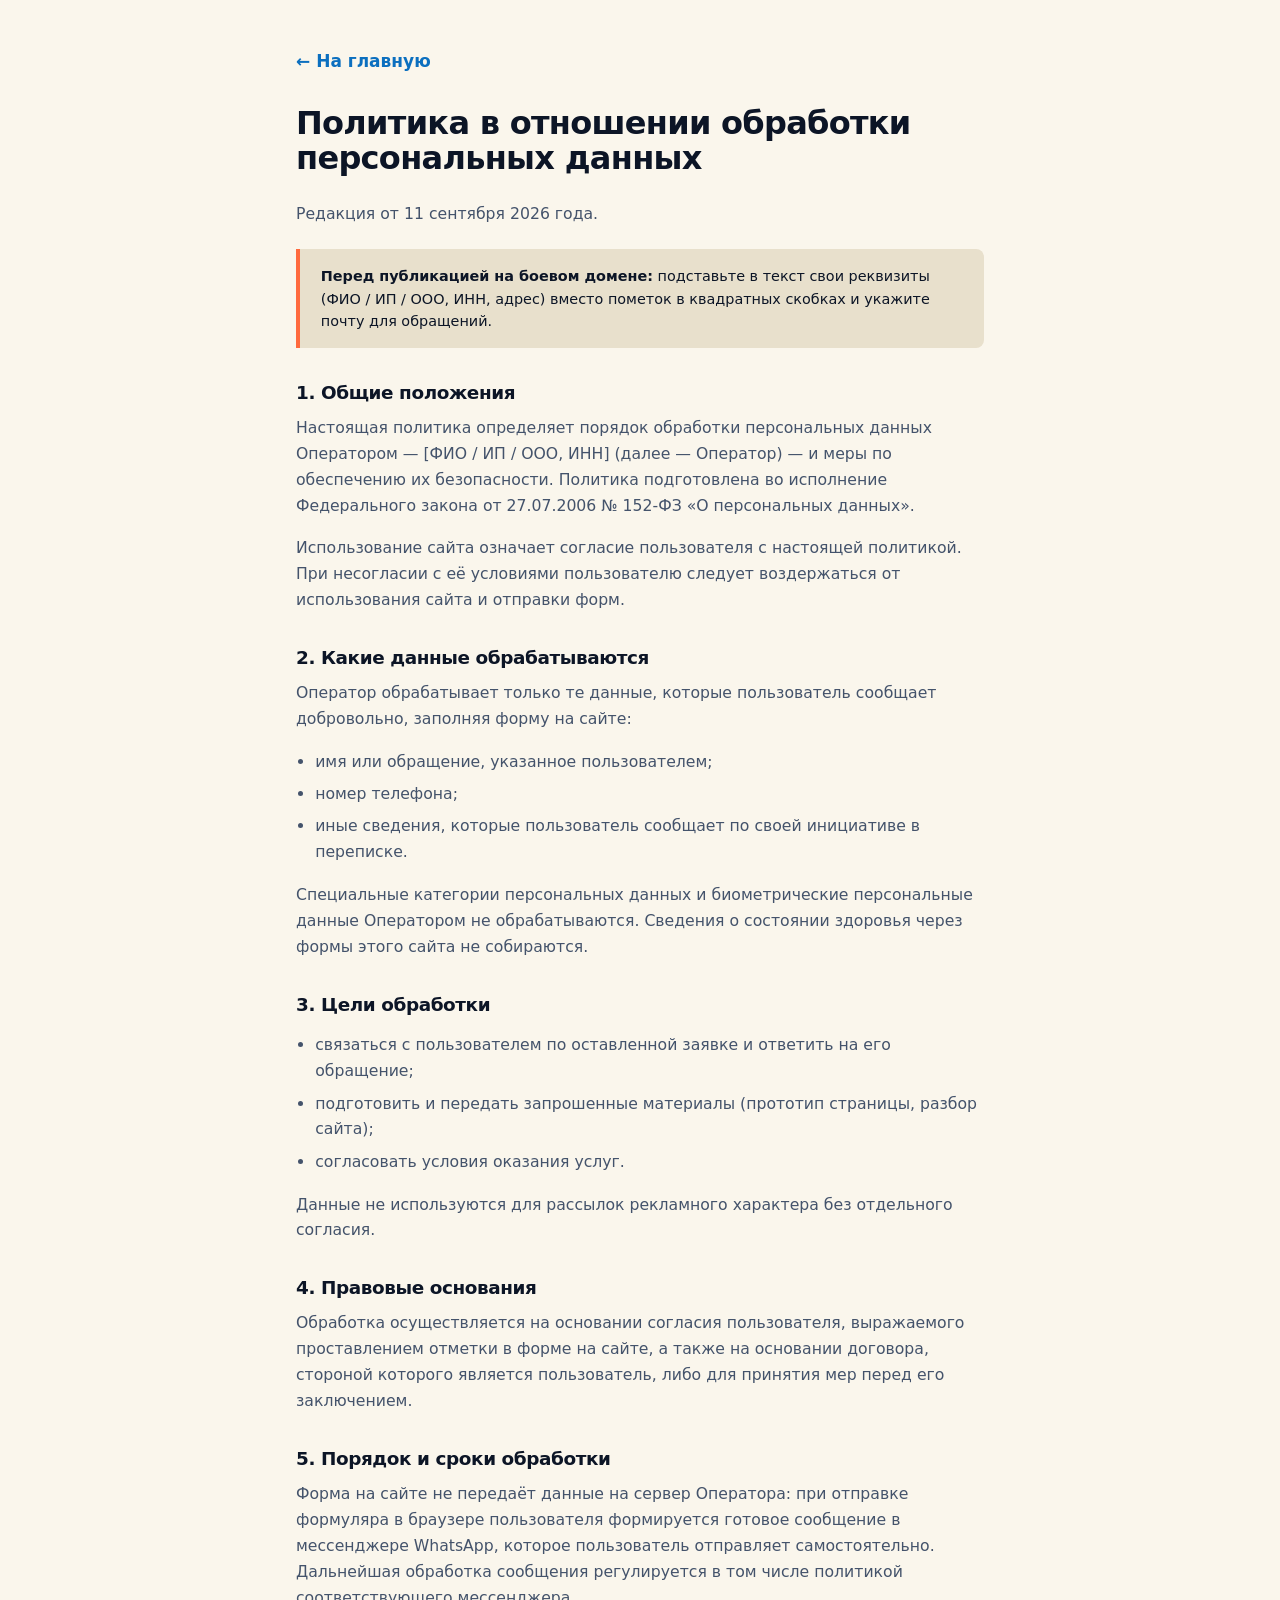
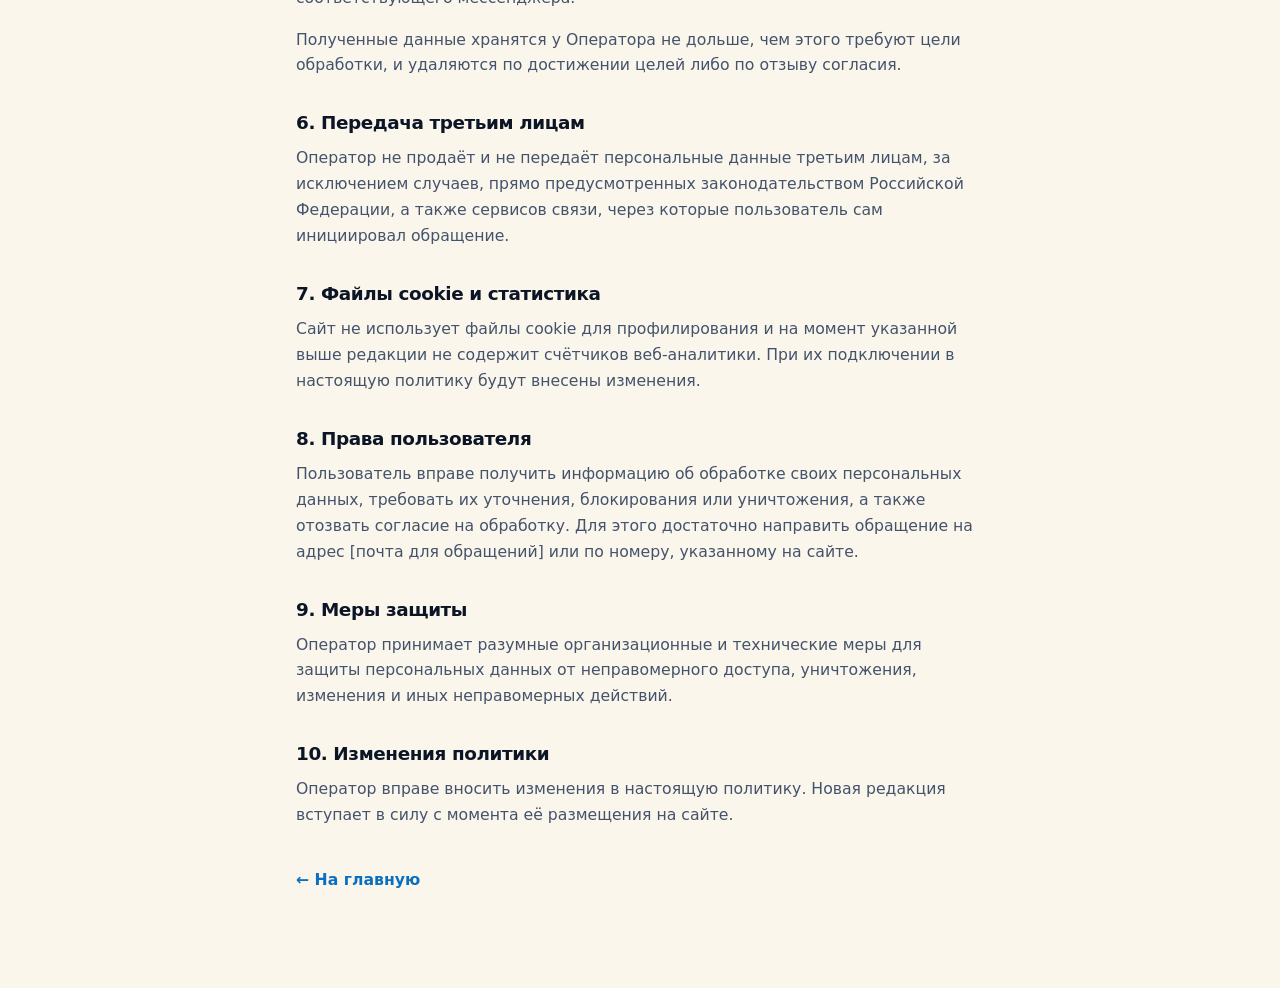
==== privacy.html @ 2f655bd3 "Лендинг-предложение для медцентра АМДЦ Продающая страница на 16 блоков: оффер по 4U, аудит am-dc.ru " ====
<!doctype html>
<html lang="ru">
<head>
<meta charset="utf-8">
<meta name="viewport" content="width=device-width,initial-scale=1">
<title>Политика конфиденциальности</title>
<meta name="robots" content="noindex,nofollow">
<link rel="icon" href="data:image/svg+xml,<svg xmlns='http://www.w3.org/2000/svg' viewBox='0 0 32 32'><rect width='32' height='32' rx='7' fill='%230B6FBF'/><path d='M16 9v14M9 16h14' stroke='white' stroke-width='3.4' stroke-linecap='round'/></svg>">
<link rel="stylesheet" href="assets/style.css">
<style>
  .doc-wrap{ max-width:46rem; margin:0 auto; padding:3rem 1.5rem 4rem; }
  .doc-wrap h1{ font-size:2rem; margin-bottom:1.6rem; }
  .doc-wrap h2{ font-size:1.15rem; max-width:100%; margin:2.2rem 0 .7rem; }
  .doc-wrap p, .doc-wrap li{ font-size:.98rem; line-height:1.65; color:var(--soft); }
  .doc-wrap ul{ padding-left:1.2rem; }
  .doc-wrap li{ margin-bottom:.4rem; }
  .back{ display:inline-flex; align-items:center; gap:.5rem; font-weight:700; color:var(--blue); margin-bottom:2rem; }
  .todo{ background:var(--strip); border-left:4px solid var(--cta); padding:1rem 1.3rem; border-radius:0 8px 8px 0;
         font-size:.9rem; color:var(--text); margin:1.4rem 0; }
</style>
</head>
<body class="light2">
<div class="doc-wrap">
  <a class="back" href="index.html">← На главную</a>
  <h1>Политика в отношении обработки персональных данных</h1>
  <p>Редакция от 11 сентября 2026 года.</p>

  <div class="todo"><b>Перед публикацией на боевом домене:</b> подставьте в текст свои реквизиты (ФИО / ИП / ООО, ИНН, адрес) вместо пометок в квадратных скобках и укажите почту для обращений.</div>

  <h2>1. Общие положения</h2>
  <p>Настоящая политика определяет порядок обработки персональных данных Оператором — [ФИО / ИП / ООО, ИНН] (далее — Оператор) — и меры по обеспечению их безопасности. Политика подготовлена во исполнение Федерального закона от 27.07.2006 № 152-ФЗ «О персональных данных».</p>
  <p>Использование сайта означает согласие пользователя с настоящей политикой. При несогласии с её условиями пользователю следует воздержаться от использования сайта и отправки форм.</p>

  <h2>2. Какие данные обрабатываются</h2>
  <p>Оператор обрабатывает только те данные, которые пользователь сообщает добровольно, заполняя форму на сайте:</p>
  <ul>
    <li>имя или обращение, указанное пользователем;</li>
    <li>номер телефона;</li>
    <li>иные сведения, которые пользователь сообщает по своей инициативе в переписке.</li>
  </ul>
  <p>Специальные категории персональных данных и биометрические персональные данные Оператором не обрабатываются. Сведения о состоянии здоровья через формы этого сайта не собираются.</p>

  <h2>3. Цели обработки</h2>
  <ul>
    <li>связаться с пользователем по оставленной заявке и ответить на его обращение;</li>
    <li>подготовить и передать запрошенные материалы (прототип страницы, разбор сайта);</li>
    <li>согласовать условия оказания услуг.</li>
  </ul>
  <p>Данные не используются для рассылок рекламного характера без отдельного согласия.</p>

  <h2>4. Правовые основания</h2>
  <p>Обработка осуществляется на основании согласия пользователя, выражаемого проставлением отметки в форме на сайте, а также на основании договора, стороной которого является пользователь, либо для принятия мер перед его заключением.</p>

  <h2>5. Порядок и сроки обработки</h2>
  <p>Форма на сайте не передаёт данные на сервер Оператора: при отправке формуляра в браузере пользователя формируется готовое сообщение в мессенджере WhatsApp, которое пользователь отправляет самостоятельно. Дальнейшая обработка сообщения регулируется в том числе политикой соответствующего мессенджера.</p>
  <p>Полученные данные хранятся у Оператора не дольше, чем этого требуют цели обработки, и удаляются по достижении целей либо по отзыву согласия.</p>

  <h2>6. Передача третьим лицам</h2>
  <p>Оператор не продаёт и не передаёт персональные данные третьим лицам, за исключением случаев, прямо предусмотренных законодательством Российской Федерации, а также сервисов связи, через которые пользователь сам инициировал обращение.</p>

  <h2>7. Файлы cookie и статистика</h2>
  <p>Сайт не использует файлы cookie для профилирования и на момент указанной выше редакции не содержит счётчиков веб-аналитики. При их подключении в настоящую политику будут внесены изменения.</p>

  <h2>8. Права пользователя</h2>
  <p>Пользователь вправе получить информацию об обработке своих персональных данных, требовать их уточнения, блокирования или уничтожения, а также отозвать согласие на обработку. Для этого достаточно направить обращение на адрес [почта для обращений] или по номеру, указанному на сайте.</p>

  <h2>9. Меры защиты</h2>
  <p>Оператор принимает разумные организационные и технические меры для защиты персональных данных от неправомерного доступа, уничтожения, изменения и иных неправомерных действий.</p>

  <h2>10. Изменения политики</h2>
  <p>Оператор вправе вносить изменения в настоящую политику. Новая редакция вступает в силу с момента её размещения на сайте.</p>

  <p style="margin-top:2.4rem"><a class="back" href="index.html">← На главную</a></p>
</div>
</body>
</html>
---- assets/style.css ----
@import url('fonts.css');

/* ============================================================
   Лендинг «Сайт для АМДЦ» — дизайн-система
   Палитра унаследована от презентации-амдц: чернильный синий +
   ванильный светлый. Акцент CTA — коралл, не больше 10% экрана.
   ============================================================ */

:root{
  --ink:#06121F; --navy:#0A2038; --navy-2:#0E2E50; --navy-3:#123A63;
  --blue:#0B6FBF; --blue-lit:#4FAEFF; --ice:#CFE8FF; --ice-dim:#9FC6E8;
  --cta:#FF6A3D; --cta-dk:#D8481D; --cta-hi:#FF8055;
  --green:#2FE0A0; --green-dk:#0F8E69; --green-pale:#DCF3E8;
  --red:#E2452A; --red-dk:#B8331C; --red-pale:#FFE4DE;
  --cream:#F2EDE1; --cream-2:#FAF6EC; --card:#FFFDF6;
  --line:#E0D8C4; --line-2:#D2C8B0; --strip:#E8E0CC;
  --text:#0C1526; --soft:#44536B; --dim:#7B889E;
  --wrap:1180px;
}

*{ box-sizing:border-box; }
html{ scroll-behavior:smooth; }
body{
  margin:0; background:var(--cream-2); color:var(--text);
  font-family:'Manrope', ui-sans-serif, system-ui, -apple-system, sans-serif;
  font-size:17px; line-height:1.55; -webkit-font-smoothing:antialiased;
  text-rendering:optimizeLegibility;
}
img{ max-width:100%; display:block; }
a{ color:inherit; text-decoration:none; }
p{ margin:0 0 1rem; } p:last-child{ margin-bottom:0; }
.mono{ font-family:'IBM Plex Mono', ui-monospace, SFMono-Regular, monospace; }
svg.i{ width:1em; height:1em; fill:none; stroke:currentColor; stroke-width:2.4;
       stroke-linecap:round; stroke-linejoin:round; flex:none; }
.vh{ position:absolute; width:1px; height:1px; overflow:hidden; clip:rect(0 0 0 0); white-space:nowrap; }

/* ---------------- секции ---------------- */
section{ padding:5.6rem 0; }
.wrap{ width:100%; max-width:var(--wrap); margin:0 auto; padding:0 2rem; }
.dark{ background:var(--navy); color:#fff; }
.darker{ background:var(--ink); color:#fff; }
.light{ background:var(--cream); }
.light2{ background:var(--cream-2); }

/* ---------------- типографика ---------------- */
h1,h2,h3,h4{ margin:0; letter-spacing:-.022em; font-weight:800; line-height:1.13; }
h1{ font-size:clamp(2rem, 4.4vw, 2.95rem); line-height:1.08; }
h2{ font-size:clamp(1.6rem, 3.2vw, 2.35rem); max-width:22ch; }
h2.wide{ max-width:32ch; }
h3{ font-size:1.06rem; letter-spacing:-.012em; }
.eyebrow{
  font-family:'IBM Plex Mono', monospace; font-weight:600; font-size:.76rem;
  letter-spacing:.15em; text-transform:uppercase; color:var(--blue);
  display:flex; align-items:center; gap:.7rem; margin-bottom:1.1rem;
}
.eyebrow::before{ content:""; width:1.9rem; height:2px; background:currentColor; flex:none; }
.dark .eyebrow, .darker .eyebrow{ color:var(--blue-lit); }
.lede{ font-size:1.13rem; line-height:1.55; color:var(--soft); max-width:46rem; margin-top:1.1rem; }
.dark .lede, .darker .lede{ color:var(--ice); }
.lede b{ font-weight:800; color:var(--text); }
.dark .lede b, .darker .lede b{ color:#fff; }
.note{ font-size:.88rem; line-height:1.55; color:var(--dim); margin-top:1.4rem; max-width:58rem; }
.dark .note, .darker .note{ color:var(--ice-dim); }
.hl{ color:var(--blue); font-weight:800; }
.dark .hl, .darker .hl{ color:var(--blue-lit); }
.num{ font-family:'IBM Plex Mono', monospace; font-weight:600; letter-spacing:-.01em; }

/* ---------------- кнопки ---------------- */
.btn{
  display:inline-flex; align-items:center; justify-content:center; gap:.55rem;
  background:var(--cta); color:#fff; font-weight:800; font-size:1.04rem;
  padding:1.05rem 2rem; border-radius:10px; border:0; cursor:pointer;
  box-shadow:0 5px 0 var(--cta-dk); letter-spacing:-.008em;
  font-family:inherit; transition:background .15s, transform .08s, box-shadow .08s;
}
.btn:hover{ background:var(--cta-hi); }
.btn:active{ transform:translateY(3px); box-shadow:0 2px 0 var(--cta-dk); }
.btn.sm{ font-size:.82rem; padding:.6rem 1.15rem; border-radius:8px; box-shadow:0 3px 0 var(--cta-dk); }
.btn.wide{ width:100%; }
.btn.ghost{ background:#fff; color:var(--navy); box-shadow:0 5px 0 #C6D3E1; }
.btn.ghost:hover{ background:#F2F7FC; }
.btn svg.i{ width:.95em; height:.95em; stroke-width:3; }
.undercta{ font-size:.87rem; color:var(--dim); margin-top:.9rem; max-width:32rem; line-height:1.5; }
.dark .undercta, .darker .undercta{ color:var(--ice-dim); }

/* ---------------- шапка ---------------- */
.top{
  position:sticky; top:0; z-index:50; background:var(--ink); color:#fff;
  border-bottom:1px solid #16385C;
}
.top .wrap{ display:flex; align-items:center; justify-content:space-between; height:64px; gap:1.5rem; }
.brand{ display:flex; align-items:center; gap:.65rem; }
.mark{ width:32px; height:32px; border-radius:8px; background:var(--blue); color:#fff;
       display:flex; align-items:center; justify-content:center; flex:none; }
.mark svg.i{ width:17px; height:17px; stroke-width:3; }
.bname{ font-weight:800; font-size:.86rem; letter-spacing:.05em; text-transform:uppercase; line-height:1.15; }
.bsub{ font-size:.68rem; letter-spacing:.08em; text-transform:uppercase; color:var(--ice-dim); margin-top:2px; }
.menu{ display:flex; gap:1.6rem; font-size:.85rem; font-weight:600; color:var(--ice-dim); }
.menu a:hover{ color:#fff; }
.topr{ display:flex; align-items:center; gap:1.1rem; }
.toptel{ font-family:'IBM Plex Mono',monospace; font-weight:600; font-size:.92rem; white-space:nowrap; }

/* ---------------- первый экран ---------------- */
.hero{ background:var(--navy); color:#fff; padding:4.2rem 0 4.6rem; overflow:hidden; }
.hero .wrap{ display:flex; gap:2.9rem; align-items:center; }
.hero .left{ flex:1 1 0; min-width:0; }
.hero .right{ flex:0 0 400px; min-width:0; }
.hero h1 b{ color:var(--blue-lit); }
.bul{ list-style:none; margin:1.6rem 0 0; padding:0; display:flex; flex-direction:column; gap:.7rem; max-width:37rem; }
.bul li{ display:flex; gap:.72rem; align-items:flex-start; font-size:1rem; line-height:1.45; }
.bul li .ck{ flex:none; width:19px; height:19px; border-radius:50%; background:var(--green-dk); color:#fff;
             display:flex; align-items:center; justify-content:center; margin-top:2px; }
.bul li .ck svg.i{ width:11px; height:11px; stroke-width:3.4; }
.bul li b{ font-weight:800; }
.ctarow{ display:flex; align-items:center; gap:1.5rem; margin-top:1.9rem; flex-wrap:wrap; }
.trust{ display:flex; gap:1.7rem; margin-top:1.8rem; padding-top:1.3rem; border-top:1px solid #16385C; flex-wrap:wrap; }
.trust .t{ font-size:.81rem; color:var(--ice-dim); line-height:1.4; max-width:11.4rem; }
.trust .t b{ display:block; font-family:'IBM Plex Mono',monospace; font-weight:600;
             font-size:1.12rem; color:var(--ice); margin-bottom:.15rem; }

/* ---------------- макет окна браузера ---------------- */
.win{ background:#fff; border-radius:12px; overflow:hidden; box-shadow:0 18px 0 #04101D; }
.win .bar{ background:#E9EDF2; height:30px; display:flex; align-items:center; gap:6px; padding:0 11px; }
.win .bar i{ width:9px; height:9px; border-radius:50%; background:#C3CBD6; flex:none; }
.win .url{ flex:1; margin-left:9px; background:#fff; border-radius:5px; height:17px; font-size:10px;
           color:#7B889E; display:flex; align-items:center; padding:0 8px;
           font-family:'IBM Plex Mono',monospace; overflow:hidden; white-space:nowrap; }
.mk-nav{ display:flex; align-items:center; justify-content:space-between; padding:10px 14px; border-bottom:1px solid #E7EBF0; }
.mk-logo{ display:flex; align-items:center; gap:6px; }
.mk-logo i{ width:16px; height:16px; border-radius:5px; background:var(--blue); flex:none; }
.mk-logo span{ font-size:10px; font-weight:800; letter-spacing:.05em; color:var(--navy); }
.mk-menu{ display:flex; gap:9px; align-items:center; }
.mk-menu i{ height:5px; border-radius:3px; background:#D5DCE5; }
.mk-btn{ font-size:8.5px; font-weight:800; color:#fff; background:var(--cta); padding:5px 9px; border-radius:5px; }
.mk-hero{ background:var(--navy-2); color:#fff; padding:17px 14px 15px; }
.mk-eye{ font-size:8px; letter-spacing:.14em; text-transform:uppercase; color:var(--blue-lit); font-weight:700; margin-bottom:7px; }
.mk-h{ font-size:16px; font-weight:800; line-height:1.13; letter-spacing:-.02em; margin-bottom:8px; }
.mk-sub{ font-size:9px; color:var(--ice); line-height:1.4; margin-bottom:11px; }
.mk-cta{ display:flex; align-items:center; gap:9px; }
.mk-cta .b{ font-size:9px; font-weight:800; color:#fff; background:var(--cta); padding:7px 12px; border-radius:6px; }
.mk-cta .t{ font-size:9px; color:var(--ice); font-family:'IBM Plex Mono',monospace; }
.mk-cards{ display:flex; gap:8px; padding:12px 14px 14px; background:var(--cream-2); }
.mk-card{ flex:1 1 0; background:#fff; border:1px solid var(--line); border-top:2px solid var(--blue);
          border-radius:6px; padding:8px 9px; min-width:0; }
.mk-card .n{ font-size:7.5px; font-weight:800; color:var(--navy); margin-bottom:5px; line-height:1.2; }
.mk-card .p{ font-size:9px; font-weight:700; color:var(--blue); font-family:'IBM Plex Mono',monospace; }
.mk-card .l{ display:block; height:3px; border-radius:2px; background:#E7E1D2; margin-top:5px; }
.capt{ text-align:center; font-size:.8rem; color:var(--ice-dim); margin-top:1.1rem; }

/* ---------------- сетки карточек ---------------- */
.grid{ display:grid; gap:1.4rem; margin-top:2.4rem; }
.g2{ grid-template-columns:repeat(2,1fr); }
.g3{ grid-template-columns:repeat(3,1fr); }
.g4{ grid-template-columns:repeat(4,1fr); }
.card{ background:var(--card); border:1px solid var(--line); border-top:3px solid var(--blue);
       border-radius:10px; padding:1.5rem 1.5rem 1.6rem; }
.dark .card, .darker .card{ background:var(--navy-2); border-color:var(--navy-3); color:#fff; }
.card .cnum{ font-family:'IBM Plex Mono',monospace; font-weight:600; font-size:1.9rem;
             color:var(--blue); line-height:1; margin-bottom:.7rem; }
.dark .card .cnum, .darker .card .cnum{ color:var(--blue-lit); }
.card h3{ margin-bottom:.5rem; }
.card p{ font-size:.93rem; line-height:1.5; color:var(--soft); margin:0; }
.dark .card p, .darker .card p{ color:var(--ice); }
.card .ic{ width:38px; height:38px; border-radius:9px; background:var(--strip); color:var(--blue);
           display:flex; align-items:center; justify-content:center; margin-bottom:.9rem; }
.dark .card .ic, .darker .card .ic{ background:var(--navy-3); color:var(--blue-lit); }
.card .ic svg.i{ width:19px; height:19px; }

/* ---------------- полоса-вывод ---------------- */
.strip{
  margin-top:2.2rem; background:var(--strip); border-left:4px solid var(--blue);
  padding:1.25rem 1.7rem; font-size:1.02rem; font-weight:700; line-height:1.5; border-radius:0 8px 8px 0;
}
.dark .strip, .darker .strip{ background:var(--navy-2); border-left-color:var(--blue-lit); color:#fff; }
.strip.warn{ background:var(--red-pale); border-left-color:var(--red); }
.strip.good{ background:var(--green-pale); border-left-color:var(--green-dk); }

/* ---------------- два исхода ---------------- */
.boxes{ display:grid; grid-template-columns:1fr 1fr; gap:1.8rem; margin-top:2.4rem; }
.box{ border-radius:11px; padding:1.6rem 1.7rem 1.8rem; }
.box.bad{ background:var(--red-pale); border-top:4px solid var(--red); }
.box.good{ background:var(--green-pale); border-top:4px solid var(--green-dk); }
.box .lab{ font-size:.79rem; font-weight:800; letter-spacing:.1em; text-transform:uppercase; margin-bottom:1.1rem; }
.box.bad .lab{ color:var(--red-dk); }
.box.good .lab{ color:var(--green-dk); }
.box ul{ list-style:none; margin:0; padding:0; display:flex; flex-direction:column; gap:.85rem; }
.box li{ font-size:.97rem; line-height:1.45; display:flex; gap:.8rem; color:var(--text); }
.box li .tm{ font-family:'IBM Plex Mono',monospace; font-weight:600; font-size:.85rem;
             color:var(--soft); flex:none; width:3.6rem; padding-top:1px; }

/* ---------------- таблица расчёта ---------------- */
.calc{ width:100%; border-collapse:collapse; margin-top:2.2rem; }
.calc th{ text-align:left; font-size:.74rem; font-weight:800; letter-spacing:.1em; text-transform:uppercase;
          color:var(--dim); padding:.6rem 0; border-bottom:1px solid var(--line-2); }
.calc th.r,.calc td.r{ text-align:right; }
.calc td{ padding:1rem .6rem 1rem 0; border-bottom:1px solid var(--line); vertical-align:middle; font-size:1rem; }
.calc td small{ display:block; font-size:.83rem; color:var(--dim); margin-top:.2rem; line-height:1.4; }
.calc td.v{ font-family:'IBM Plex Mono',monospace; font-weight:600; white-space:nowrap; }
.calc tr:last-child td{ border-bottom:0; }
.calc .res{ color:var(--blue); font-weight:700; }
.total{
  margin-top:1.8rem; background:var(--navy); color:#fff; border-radius:12px;
  padding:1.7rem 2rem; display:flex; align-items:center; gap:2rem; flex-wrap:wrap;
}
.total .big{ font-family:'IBM Plex Mono',monospace; font-weight:600; font-size:2.8rem; line-height:1; color:var(--blue-lit); }
.total .txt{ font-size:1.02rem; line-height:1.5; color:var(--ice); flex:1 1 20rem; }
.total .txt b{ color:#fff; }

/* ---------------- аудит: окно с кодом ---------------- */
.audit{ display:flex; gap:2.4rem; align-items:flex-start; margin-top:2.4rem; }
.audit .w{ flex:1 1 0; min-width:0; }
.code{ background:#04101D; border:1px solid var(--navy-3); border-radius:11px; overflow:hidden; }
.code .bar{ background:var(--navy-2); height:32px; display:flex; align-items:center; gap:6px; padding:0 12px;
            font-family:'IBM Plex Mono',monospace; font-size:.72rem; color:var(--ice-dim); }
.code .bar i{ width:9px; height:9px; border-radius:50%; background:var(--navy-3); flex:none; }
.code pre{ margin:0; padding:1.2rem 1.3rem; font-family:'IBM Plex Mono',monospace; font-size:.82rem;
           line-height:1.75; color:var(--ice); overflow-x:auto; white-space:pre-wrap; word-break:break-word; }
.code .tag{ color:#6F9ECF; }
.code .bad{ color:#FF8E72; font-weight:600; }
.code .cm{ color:#5E7593; }
.findings{ list-style:none; margin:0; padding:0; display:flex; flex-direction:column; gap:1rem; }
.findings li{ display:flex; gap:.85rem; align-items:flex-start; font-size:.96rem; line-height:1.45; }
.findings li .x{ flex:none; width:21px; height:21px; border-radius:50%; background:var(--red-dk); color:#fff;
                 display:flex; align-items:center; justify-content:center; margin-top:1px; }
.findings li .x svg.i{ width:11px; height:11px; stroke-width:3.4; }
.findings li b{ font-weight:800; }

/* ---------------- 14 направлений ---------------- */
.dirs{ display:flex; flex-wrap:wrap; gap:.7rem; margin-top:2.2rem; }
.dir{ display:flex; align-items:center; gap:.5rem; border-radius:8px; padding:.62rem 1rem;
      font-size:.93rem; font-weight:700; border:1px solid var(--navy-3); background:var(--navy-2); }
.dir svg.i{ width:14px; height:14px; stroke-width:3.2; }
.dir.yes{ border-color:var(--green-dk); color:var(--green); }
.dir.part{ border-color:#4E3D18; color:#FFC46B; }
.dir.no{ border-color:#4A2318; color:#FFB09A; }
.dirlegend{ display:flex; gap:1.6rem; margin-top:1.3rem; font-size:.85rem; color:var(--ice-dim); flex-wrap:wrap; }
.dirlegend span{ display:flex; align-items:center; gap:.45rem; }
.dirlegend i{ width:10px; height:10px; border-radius:3px; flex:none; }

/* ---------------- этапы ---------------- */
.steps{ display:grid; grid-template-columns:repeat(4,1fr); gap:1.3rem; margin-top:2.4rem; }
.step{ background:var(--card); border:1px solid var(--line); border-radius:10px; padding:1.4rem 1.4rem 1.5rem; position:relative; }
.step .badge{ width:34px; height:34px; border-radius:50%; background:var(--blue); color:#fff;
              font-family:'IBM Plex Mono',monospace; font-weight:600; font-size:.88rem;
              display:flex; align-items:center; justify-content:center; margin-bottom:.9rem; }
.step .when{ font-family:'IBM Plex Mono',monospace; font-size:.78rem; font-weight:600;
             color:var(--blue); margin-bottom:.4rem; }
.step h3{ margin-bottom:.45rem; }
.step p{ font-size:.91rem; line-height:1.48; color:var(--soft); margin:0; }
.step .got{ margin-top:.8rem; padding-top:.8rem; border-top:1px solid var(--line);
            font-size:.85rem; color:var(--green-dk); font-weight:700; line-height:1.4; }

/* ---------------- конкуренты ---------------- */
.vs{ display:flex; flex-direction:column; gap:1px; margin-top:2.2rem; background:var(--line); border-radius:10px; overflow:hidden; }
.vs .row{ display:flex; gap:1.8rem; padding:1.35rem 1.6rem; background:var(--card); align-items:flex-start; }
.vs .row.me{ background:#FFF3F0; }
.vs .who{ flex:0 0 15rem; font-weight:800; font-size:1rem; line-height:1.3; }
.vs .who small{ display:block; font-weight:500; font-size:.8rem; color:var(--dim); margin-top:.3rem; line-height:1.4; }
.vs .what{ flex:1 1 0; font-size:.95rem; line-height:1.5; color:var(--soft); }
.vs .what b{ color:var(--text); font-weight:800; }
.vs .row.me .what b{ color:var(--red-dk); }
.vs .rate{ flex:0 0 5.4rem; text-align:right; font-family:'IBM Plex Mono',monospace; font-weight:600; }
.vs .rate .n{ font-size:1.35rem; line-height:1; }
.vs .rate .o{ font-size:.74rem; color:var(--dim); margin-top:.25rem; }
.vs .row.ok .rate .n{ color:var(--green-dk); }
.vs .row.me .rate .n{ color:var(--red-dk); }

/* ---------------- бары опроса ---------------- */
.bars{ display:flex; flex-direction:column; gap:1.5rem; margin-top:2.4rem; }
.brow{ display:flex; align-items:center; gap:1.2rem; flex-wrap:wrap; }
.brow .blab{ flex:0 0 15rem; font-weight:700; font-size:1rem; }
.brow .track{ flex:1 1 14rem; height:32px; background:var(--navy-2); border-radius:6px; overflow:hidden; }
.brow .fill{ display:block; height:100%; border-radius:6px; }
.brow .val{ flex:0 0 4.2rem; font-family:'IBM Plex Mono',monospace; font-weight:600; font-size:1.15rem; }
.brow .cap{ flex:1 1 100%; font-size:.88rem; padding-left:16.2rem; margin-top:-.4rem; }
.brow .cap.no{ color:#FFB09A; } .brow .cap.yes{ color:var(--green); }

/* ---------------- форма ---------------- */
.form{ background:var(--navy-2); border:1px solid var(--navy-3); border-radius:14px; padding:1.9rem 1.9rem 2rem; }
.light .form, .light2 .form{ background:var(--card); border-color:var(--line); }
.form h3{ font-size:1.28rem; line-height:1.25; margin-bottom:.5rem; }
.form .sub{ font-size:.92rem; color:var(--ice-dim); margin-bottom:1.3rem; line-height:1.5; }
.light .form .sub, .light2 .form .sub{ color:var(--soft); }
.field{ margin-bottom:.9rem; }
.field label{ display:block; font-size:.82rem; font-weight:700; margin-bottom:.35rem; color:var(--ice); }
.light .field label, .light2 .field label{ color:var(--soft); }
.field input{
  width:100%; background:#fff; border:1px solid var(--line-2); border-radius:8px;
  padding:.85rem 1rem; font-size:1rem; font-family:inherit; color:var(--text);
}
.field input:focus{ outline:2px solid var(--blue-lit); outline-offset:1px; }
.agree{ display:flex; gap:.6rem; align-items:flex-start; font-size:.78rem; line-height:1.45;
        color:var(--ice-dim); margin-top:.9rem; }
.light .agree, .light2 .agree{ color:var(--dim); }
.agree input{ margin-top:3px; flex:none; }
.agree a{ text-decoration:underline; }
.formgrid{ display:flex; gap:3rem; align-items:center; }
.formgrid .l{ flex:1 1 0; min-width:0; }
.formgrid .r{ flex:0 0 25rem; }

/* ---------------- лид-магнит ---------------- */
.lm{ display:flex; gap:2.6rem; align-items:flex-start; }
.lm .doc{ flex:0 0 16rem; margin-top:3.4rem; background:var(--card); border:1px solid var(--line); border-radius:10px;
          padding:1.5rem 1.4rem 1.6rem; box-shadow:0 14px 0 #04101D; }
.lm .doc .t{ font-family:'IBM Plex Mono',monospace; font-size:.68rem; letter-spacing:.12em;
             text-transform:uppercase; color:var(--blue); margin-bottom:.6rem; }
.lm .doc h4{ font-size:1.02rem; line-height:1.25; margin-bottom:.9rem; color:var(--text); }
.lm .doc .ln{ display:flex; flex-direction:column; gap:.42rem; }
.lm .doc .ln i{ height:6px; border-radius:3px; background:#E7E1D2; display:block; }
.lm .doc .ln i.s{ width:62%; } .lm .doc .ln i.m{ width:84%; }

/* ---------------- спойлеры страхов ---------------- */
.faq{ margin-top:2.4rem; border-top:1px solid var(--line); }
.faq details{ border-bottom:1px solid var(--line); }
.faq summary{ list-style:none; cursor:pointer; padding:1.15rem 2.5rem 1.15rem 0; position:relative;
              font-weight:800; font-size:1.04rem; line-height:1.4; }
.faq summary::-webkit-details-marker{ display:none; }
.faq summary::after{ content:""; position:absolute; right:.4rem; top:1.55rem; width:11px; height:11px;
                     border-right:2.5px solid var(--blue); border-bottom:2.5px solid var(--blue);
                     transform:rotate(45deg); transition:transform .18s; }
.faq details[open] summary::after{ transform:rotate(-135deg); top:1.75rem; }
.faq .ans{ padding:0 3rem 1.4rem 0; font-size:.98rem; line-height:1.6; color:var(--soft); }
.faq .ans b{ color:var(--text); font-weight:800; }

/* ---------------- состав работ ---------------- */
.incl{ display:grid; grid-template-columns:repeat(3,1fr); gap:1.4rem; margin-top:2.4rem; }
.incl .col{ background:var(--navy-2); border:1px solid var(--navy-3); border-top:3px solid var(--blue-lit);
            border-radius:10px; padding:1.4rem 1.4rem 1.5rem; }
.incl .col h3{ margin-bottom:.9rem; }
.incl ul{ list-style:none; margin:0; padding:0; display:flex; flex-direction:column; gap:.55rem; }
.incl li{ display:flex; gap:.6rem; font-size:.9rem; line-height:1.45; color:var(--ice); }
.incl li svg.i{ width:13px; height:13px; stroke-width:3.2; color:var(--green); margin-top:5px; }

/* ---------------- кейс ---------------- */
.case{ display:flex; gap:2.8rem; align-items:center; }
.case .l{ flex:1 1 0; min-width:0; }
.case .r{ flex:0 0 25rem; }
.biglink{ display:inline-flex; align-items:center; gap:.7rem; font-family:'IBM Plex Mono',monospace;
          font-weight:600; font-size:1.5rem; color:var(--blue); border-bottom:3px solid var(--blue);
          padding-bottom:.25rem; margin-top:1.4rem; }
.kpi{ display:flex; gap:2.4rem; margin-top:1.8rem; flex-wrap:wrap; }
.kpi .k b{ display:block; font-family:'IBM Plex Mono',monospace; font-weight:600;
           font-size:1.7rem; color:var(--blue); line-height:1; margin-bottom:.3rem; }
.kpi .k span{ font-size:.85rem; color:var(--soft); }

/* ---------------- подвал ---------------- */
footer{ background:var(--ink); color:var(--ice-dim); padding:3.4rem 0 2.6rem; font-size:.88rem; }
footer .cols{ display:flex; gap:3rem; flex-wrap:wrap; justify-content:space-between; }
footer h4{ color:#fff; font-size:.95rem; margin-bottom:.8rem; }
footer a:hover{ color:#fff; }
footer .fbot{ margin-top:2.4rem; padding-top:1.4rem; border-top:1px solid #16385C;
              display:flex; justify-content:space-between; gap:1.5rem; flex-wrap:wrap; font-size:.8rem; }
.contacts{ display:flex; flex-direction:column; gap:.6rem; }
.contacts a{ display:flex; align-items:center; gap:.6rem; font-weight:700; color:#fff; font-size:1rem; }
.contacts a svg.i{ width:16px; height:16px; color:var(--blue-lit); }

/* ---------------- липкая кнопка на мобильных ---------------- */
.sticky{ display:none; position:fixed; left:0; right:0; bottom:0; z-index:60; gap:.6rem;
         padding:.6rem .8rem calc(.6rem + env(safe-area-inset-bottom)); background:var(--ink);
         border-top:1px solid #16385C; }
.sticky .btn{ flex:1 1 0; font-size:.92rem; padding:.85rem 1rem; }
.sticky .btn.ghost{ flex:0 0 auto; }

/* ============================================================
   Адаптив
   ============================================================ */
@media (max-width:1080px){
  .menu{ display:none; }
  .hero .wrap{ flex-direction:column; align-items:stretch; gap:2.4rem; }
  .hero .right{ flex:1 1 auto; max-width:30rem; margin:0 auto; width:100%; }
  .g4{ grid-template-columns:repeat(2,1fr); }
  .steps{ grid-template-columns:repeat(2,1fr); }
  .formgrid{ flex-direction:column; gap:2rem; align-items:stretch; }
  .formgrid .r{ flex:1 1 auto; }
  .case{ flex-direction:column; align-items:stretch; gap:2rem; }
  .case .r{ flex:1 1 auto; }
  .audit{ flex-direction:column; gap:1.8rem; }
}
@media (max-width:820px){
  body{ font-size:16px; }
  section{ padding:3.6rem 0; }
  .wrap{ padding:0 1.15rem; }
  .top .wrap{ height:58px; }
  .bsub{ display:none; }
  .toptel{ display:none; }
  .g2,.g3,.g4{ grid-template-columns:1fr; }
  .boxes{ grid-template-columns:1fr; gap:1.2rem; }
  .incl{ grid-template-columns:1fr; }
  .steps{ grid-template-columns:1fr; }
  .grid{ gap:1rem; margin-top:1.8rem; }
  h2{ max-width:100%; }
  .lm{ flex-direction:column; align-items:stretch; gap:1.6rem; }
  .lm .doc{ flex:1 1 auto; margin-top:0; box-shadow:0 10px 0 #04101D; }
  .vs .row{ flex-direction:column; gap:.7rem; padding:1.15rem 1.2rem; }
  .vs .who{ flex:1 1 auto; }
  .vs .rate{ flex:1 1 auto; text-align:left; display:flex; align-items:baseline; gap:.6rem; }
  .vs .rate .o{ margin-top:0; }
  .brow .blab{ flex:1 1 100%; }
  .brow .cap{ padding-left:0; }
  .brow .val{ flex:0 0 3.6rem; }
  .total{ padding:1.4rem 1.3rem; gap:1.1rem; }
  .total .big{ font-size:2.2rem; }
  /* таблица расчёта не сжимается в три колонки — разворачиваем в стопку */
  .calc thead{ display:none; }
  .calc, .calc tbody, .calc tr, .calc td{ display:block; width:100%; }
  .calc tr{ border-bottom:1px solid var(--line); padding:1.05rem 0; }
  .calc tr:last-child{ border-bottom:0; }
  .calc td{ border:0; padding:0; text-align:left; font-size:.95rem; }
  .calc td:first-child{ font-weight:800; margin-bottom:.5rem; }
  .calc td:first-child small{ font-weight:500; font-size:.82rem; margin-top:.25rem; }
  .calc td.v{ display:inline; white-space:normal; }
  .calc td.v + td.v::before{ content:" → "; color:var(--dim); font-weight:400; }
  .calc td.v:last-child{ font-weight:700; }
  .kpi{ gap:1.4rem; }
  .sticky{ display:flex; }
  body{ padding-bottom:4.6rem; }
  .btn{ font-size:1rem; padding:1rem 1.5rem; }
  .biglink{ font-size:1.15rem; }
  footer .cols{ gap:2rem; }
}
@media (max-width:520px){
  .hero{ padding:2.6rem 0 3rem; }
  h1{ font-size:1.92rem; }
  .trust{ gap:1.2rem; }
  .trust .t{ max-width:100%; flex:1 1 100%; }
  .ctarow{ gap:.9rem; }
  .ctarow .btn{ width:100%; }
  .box{ padding:1.2rem 1.2rem 1.4rem; }
  .box li{ flex-direction:column; gap:.15rem; }
  .box li .tm{ width:auto; }
  .faq summary{ font-size:.98rem; }
}

@media (max-width:820px){ .calc .mx{ display:none; } }
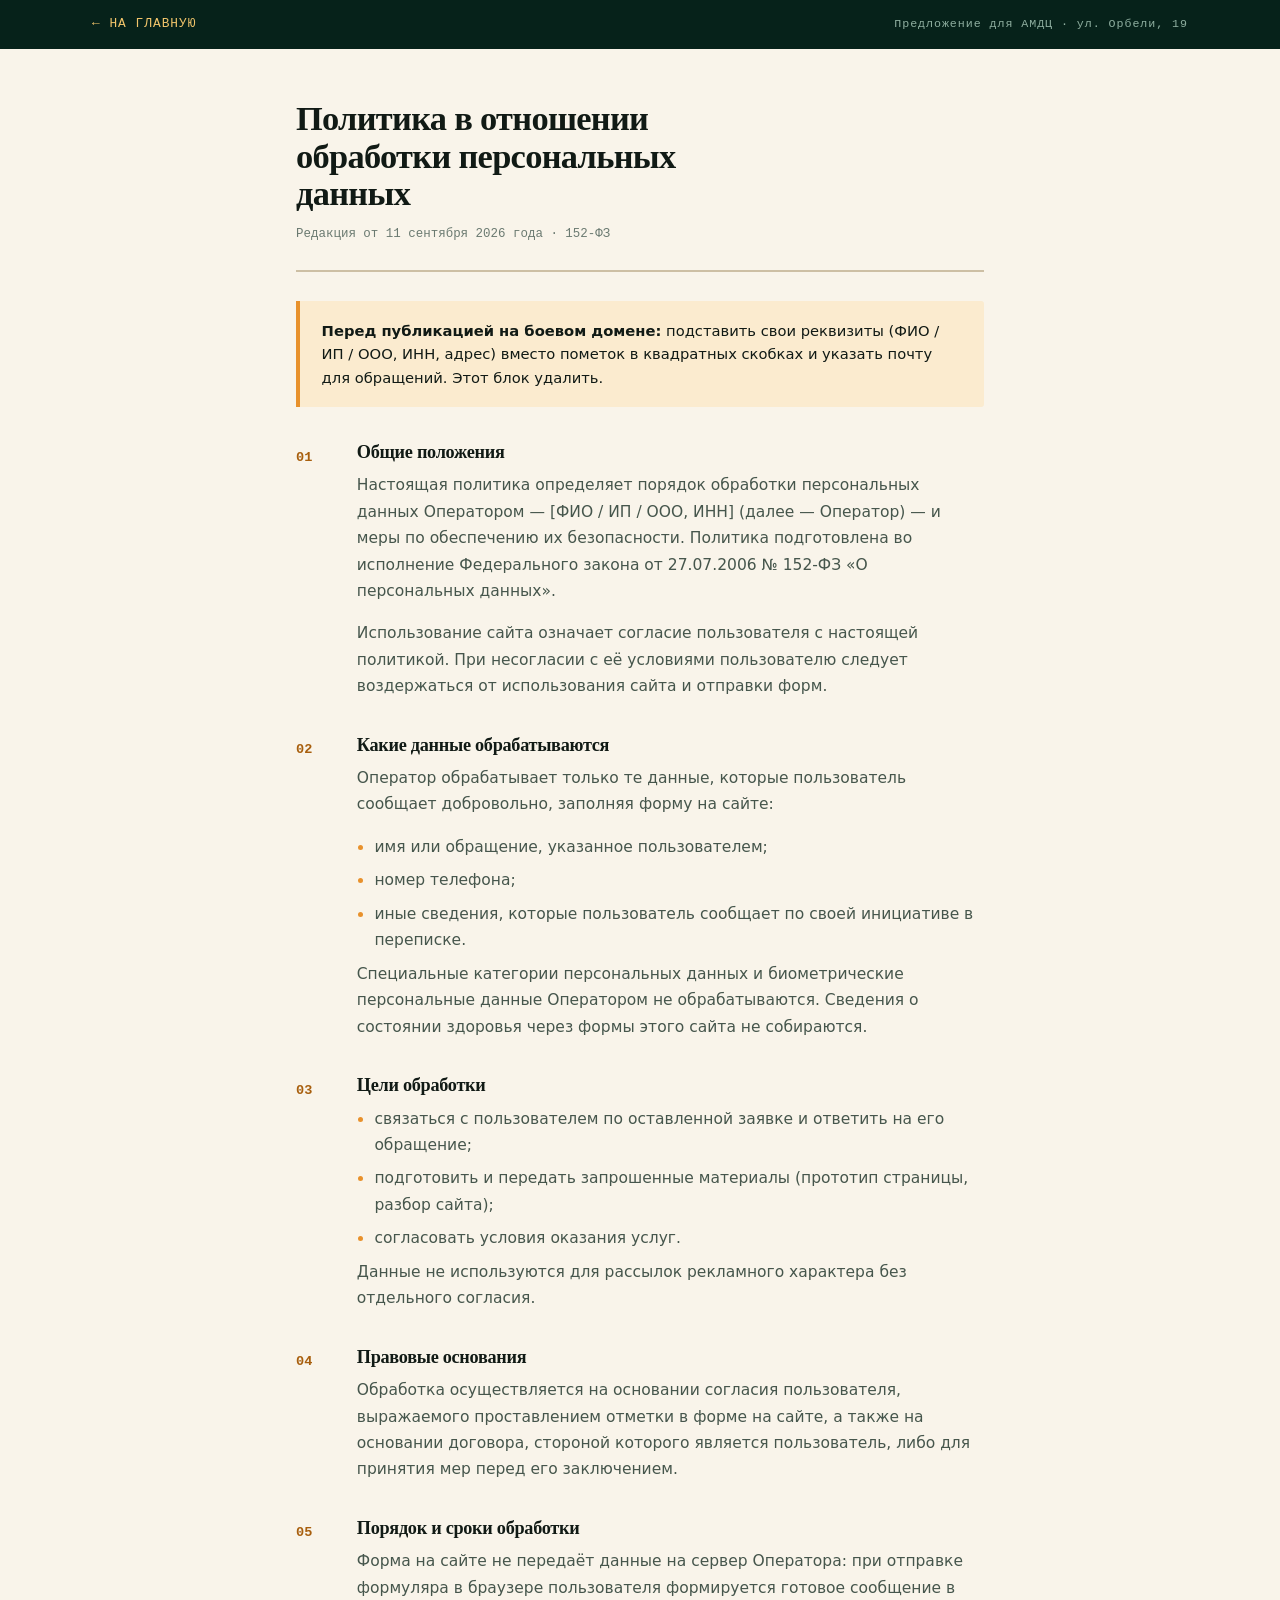
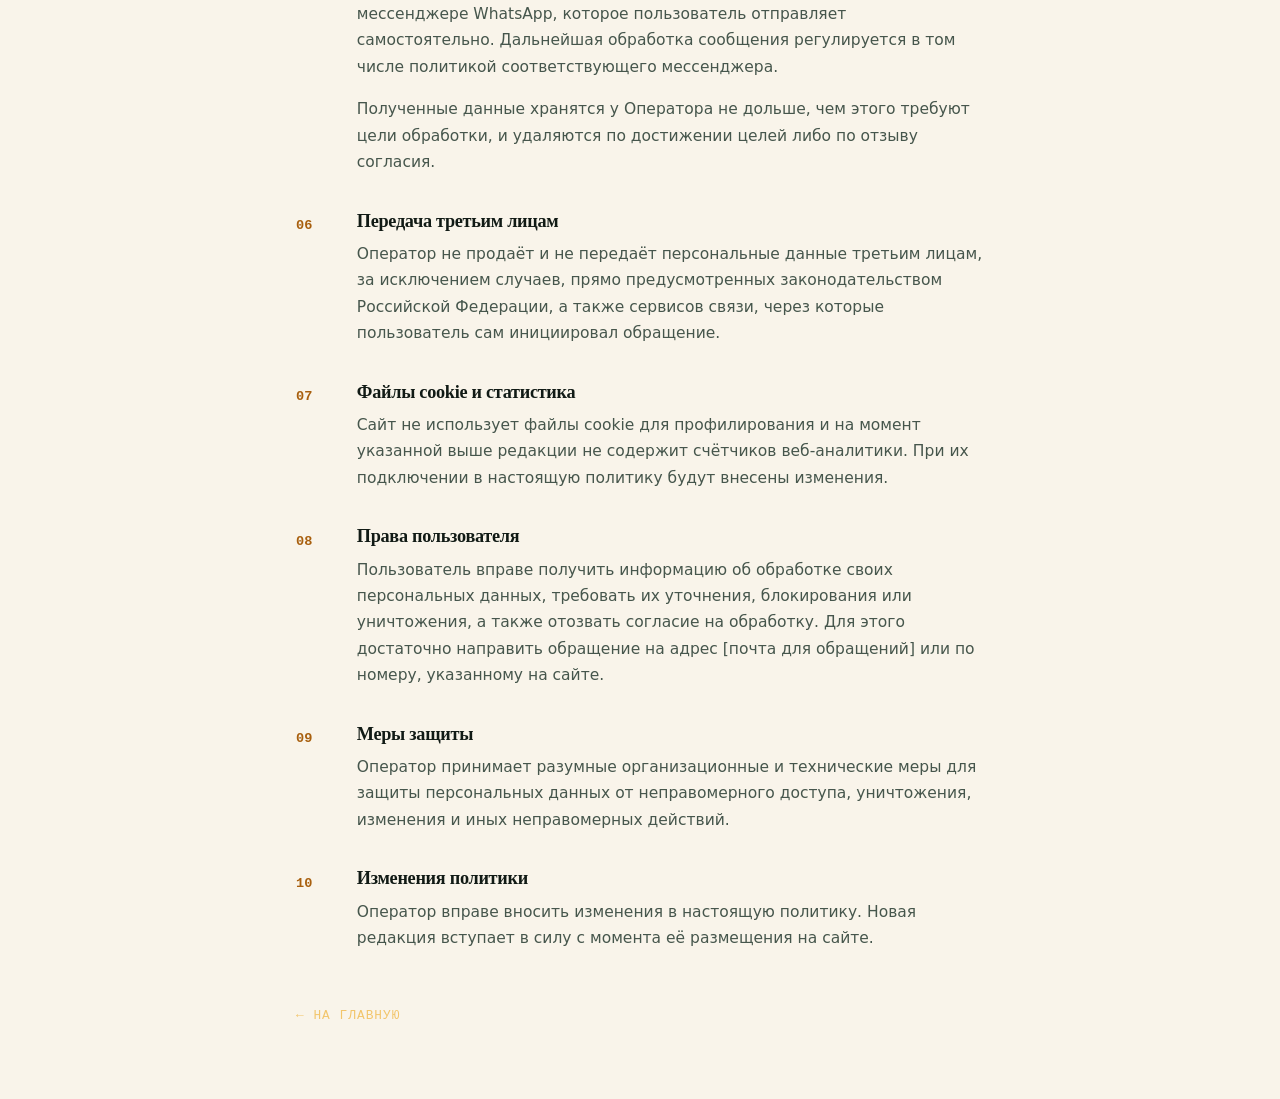
==== commit 7ead1f2e: "Тотальный редизайн: хвоя, бумага и янтарь вместо синего Новая палитра, новая пара шрифтов (Bitter + " ====
--- a/privacy.html
+++ b/privacy.html
@@ -3,74 +3,124 @@
 <head>
 <meta charset="utf-8">
 <meta name="viewport" content="width=device-width,initial-scale=1">
-<title>Политика конфиденциальности</title>
+<title>Политика конфиденциальности — предложение для АМДЦ</title>
 <meta name="robots" content="noindex,nofollow">
-<link rel="icon" href="data:image/svg+xml,<svg xmlns='http://www.w3.org/2000/svg' viewBox='0 0 32 32'><rect width='32' height='32' rx='7' fill='%230B6FBF'/><path d='M16 9v14M9 16h14' stroke='white' stroke-width='3.4' stroke-linecap='round'/></svg>">
+<meta name="theme-color" content="#06221A">
+<link rel="icon" href="data:image/svg+xml,<svg xmlns='http://www.w3.org/2000/svg' viewBox='0 0 32 32'><rect width='32' height='32' rx='3' fill='%230E3B2C'/><path d='M16 8v16M8 16h16' stroke='%23E8912C' stroke-width='3.6' stroke-linecap='round'/></svg>">
 <link rel="stylesheet" href="assets/style.css">
-<style>
-  .doc-wrap{ max-width:46rem; margin:0 auto; padding:3rem 1.5rem 4rem; }
-  .doc-wrap h1{ font-size:2rem; margin-bottom:1.6rem; }
-  .doc-wrap h2{ font-size:1.15rem; max-width:100%; margin:2.2rem 0 .7rem; }
-  .doc-wrap p, .doc-wrap li{ font-size:.98rem; line-height:1.65; color:var(--soft); }
-  .doc-wrap ul{ padding-left:1.2rem; }
-  .doc-wrap li{ margin-bottom:.4rem; }
-  .back{ display:inline-flex; align-items:center; gap:.5rem; font-weight:700; color:var(--blue); margin-bottom:2rem; }
-  .todo{ background:var(--strip); border-left:4px solid var(--cta); padding:1rem 1.3rem; border-radius:0 8px 8px 0;
-         font-size:.9rem; color:var(--text); margin:1.4rem 0; }
-</style>
 </head>
-<body class="light2">
-<div class="doc-wrap">
-  <a class="back" href="index.html">← На главную</a>
-  <h1>Политика в отношении обработки персональных данных</h1>
-  <p>Редакция от 11 сентября 2026 года.</p>
+<body>
 
-  <div class="todo"><b>Перед публикацией на боевом домене:</b> подставьте в текст свои реквизиты (ФИО / ИП / ООО, ИНН, адрес) вместо пометок в квадратных скобках и укажите почту для обращений.</div>
+<div class="docbar">
+  <div class="wrap">
+    <a class="back" href="index.html">← На главную</a>
+    <span class="who">Предложение для АМДЦ · ул. Орбели, 19</span>
+  </div>
+</div>
 
-  <h2>1. Общие положения</h2>
-  <p>Настоящая политика определяет порядок обработки персональных данных Оператором — [ФИО / ИП / ООО, ИНН] (далее — Оператор) — и меры по обеспечению их безопасности. Политика подготовлена во исполнение Федерального закона от 27.07.2006 № 152-ФЗ «О персональных данных».</p>
-  <p>Использование сайта означает согласие пользователя с настоящей политикой. При несогласии с её условиями пользователю следует воздержаться от использования сайта и отправки форм.</p>
+<main class="docpage">
+  <div class="wrap">
+    <h1>Политика в отношении обработки персональных данных</h1>
+    <div class="date">Редакция от 11 сентября 2026 года · 152-ФЗ</div>
 
-  <h2>2. Какие данные обрабатываются</h2>
-  <p>Оператор обрабатывает только те данные, которые пользователь сообщает добровольно, заполняя форму на сайте:</p>
-  <ul>
-    <li>имя или обращение, указанное пользователем;</li>
-    <li>номер телефона;</li>
-    <li>иные сведения, которые пользователь сообщает по своей инициативе в переписке.</li>
-  </ul>
-  <p>Специальные категории персональных данных и биометрические персональные данные Оператором не обрабатываются. Сведения о состоянии здоровья через формы этого сайта не собираются.</p>
+    <div class="todo"><b>Перед публикацией на боевом домене:</b> подставить свои реквизиты (ФИО / ИП / ООО, ИНН, адрес) вместо пометок в квадратных скобках и указать почту для обращений. Этот блок удалить.</div>
 
-  <h2>3. Цели обработки</h2>
-  <ul>
-    <li>связаться с пользователем по оставленной заявке и ответить на его обращение;</li>
-    <li>подготовить и передать запрошенные материалы (прототип страницы, разбор сайта);</li>
-    <li>согласовать условия оказания услуг.</li>
-  </ul>
-  <p>Данные не используются для рассылок рекламного характера без отдельного согласия.</p>
+    <section class="legal">
+      <div class="n">01</div>
+      <div class="body">
+        <h2>Общие положения</h2>
+        <p>Настоящая политика определяет порядок обработки персональных данных Оператором — [ФИО / ИП / ООО, ИНН] (далее — Оператор) — и меры по обеспечению их безопасности. Политика подготовлена во исполнение Федерального закона от 27.07.2006 № 152-ФЗ «О персональных данных».</p>
+        <p>Использование сайта означает согласие пользователя с настоящей политикой. При несогласии с её условиями пользователю следует воздержаться от использования сайта и отправки форм.</p>
+      </div>
+    </section>
 
-  <h2>4. Правовые основания</h2>
-  <p>Обработка осуществляется на основании согласия пользователя, выражаемого проставлением отметки в форме на сайте, а также на основании договора, стороной которого является пользователь, либо для принятия мер перед его заключением.</p>
+    <section class="legal">
+      <div class="n">02</div>
+      <div class="body">
+        <h2>Какие данные обрабатываются</h2>
+        <p>Оператор обрабатывает только те данные, которые пользователь сообщает добровольно, заполняя форму на сайте:</p>
+        <ul>
+          <li>имя или обращение, указанное пользователем;</li>
+          <li>номер телефона;</li>
+          <li>иные сведения, которые пользователь сообщает по своей инициативе в переписке.</li>
+        </ul>
+        <p>Специальные категории персональных данных и биометрические персональные данные Оператором не обрабатываются. Сведения о состоянии здоровья через формы этого сайта не собираются.</p>
+      </div>
+    </section>
 
-  <h2>5. Порядок и сроки обработки</h2>
-  <p>Форма на сайте не передаёт данные на сервер Оператора: при отправке формуляра в браузере пользователя формируется готовое сообщение в мессенджере WhatsApp, которое пользователь отправляет самостоятельно. Дальнейшая обработка сообщения регулируется в том числе политикой соответствующего мессенджера.</p>
-  <p>Полученные данные хранятся у Оператора не дольше, чем этого требуют цели обработки, и удаляются по достижении целей либо по отзыву согласия.</p>
+    <section class="legal">
+      <div class="n">03</div>
+      <div class="body">
+        <h2>Цели обработки</h2>
+        <ul>
+          <li>связаться с пользователем по оставленной заявке и ответить на его обращение;</li>
+          <li>подготовить и передать запрошенные материалы (прототип страницы, разбор сайта);</li>
+          <li>согласовать условия оказания услуг.</li>
+        </ul>
+        <p>Данные не используются для рассылок рекламного характера без отдельного согласия.</p>
+      </div>
+    </section>
 
-  <h2>6. Передача третьим лицам</h2>
-  <p>Оператор не продаёт и не передаёт персональные данные третьим лицам, за исключением случаев, прямо предусмотренных законодательством Российской Федерации, а также сервисов связи, через которые пользователь сам инициировал обращение.</p>
+    <section class="legal">
+      <div class="n">04</div>
+      <div class="body">
+        <h2>Правовые основания</h2>
+        <p>Обработка осуществляется на основании согласия пользователя, выражаемого проставлением отметки в форме на сайте, а также на основании договора, стороной которого является пользователь, либо для принятия мер перед его заключением.</p>
+      </div>
+    </section>
 
-  <h2>7. Файлы cookie и статистика</h2>
-  <p>Сайт не использует файлы cookie для профилирования и на момент указанной выше редакции не содержит счётчиков веб-аналитики. При их подключении в настоящую политику будут внесены изменения.</p>
+    <section class="legal">
+      <div class="n">05</div>
+      <div class="body">
+        <h2>Порядок и сроки обработки</h2>
+        <p>Форма на сайте не передаёт данные на сервер Оператора: при отправке формуляра в браузере пользователя формируется готовое сообщение в мессенджере WhatsApp, которое пользователь отправляет самостоятельно. Дальнейшая обработка сообщения регулируется в том числе политикой соответствующего мессенджера.</p>
+        <p>Полученные данные хранятся у Оператора не дольше, чем этого требуют цели обработки, и удаляются по достижении целей либо по отзыву согласия.</p>
+      </div>
+    </section>
 
-  <h2>8. Права пользователя</h2>
-  <p>Пользователь вправе получить информацию об обработке своих персональных данных, требовать их уточнения, блокирования или уничтожения, а также отозвать согласие на обработку. Для этого достаточно направить обращение на адрес [почта для обращений] или по номеру, указанному на сайте.</p>
+    <section class="legal">
+      <div class="n">06</div>
+      <div class="body">
+        <h2>Передача третьим лицам</h2>
+        <p>Оператор не продаёт и не передаёт персональные данные третьим лицам, за исключением случаев, прямо предусмотренных законодательством Российской Федерации, а также сервисов связи, через которые пользователь сам инициировал обращение.</p>
+      </div>
+    </section>
 
-  <h2>9. Меры защиты</h2>
-  <p>Оператор принимает разумные организационные и технические меры для защиты персональных данных от неправомерного доступа, уничтожения, изменения и иных неправомерных действий.</p>
+    <section class="legal">
+      <div class="n">07</div>
+      <div class="body">
+        <h2>Файлы cookie и статистика</h2>
+        <p>Сайт не использует файлы cookie для профилирования и на момент указанной выше редакции не содержит счётчиков веб-аналитики. При их подключении в настоящую политику будут внесены изменения.</p>
+      </div>
+    </section>
 
-  <h2>10. Изменения политики</h2>
-  <p>Оператор вправе вносить изменения в настоящую политику. Новая редакция вступает в силу с момента её размещения на сайте.</p>
+    <section class="legal">
+      <div class="n">08</div>
+      <div class="body">
+        <h2>Права пользователя</h2>
+        <p>Пользователь вправе получить информацию об обработке своих персональных данных, требовать их уточнения, блокирования или уничтожения, а также отозвать согласие на обработку. Для этого достаточно направить обращение на адрес [почта для обращений] или по номеру, указанному на сайте.</p>
+      </div>
+    </section>
 
-  <p style="margin-top:2.4rem"><a class="back" href="index.html">← На главную</a></p>
-</div>
+    <section class="legal">
+      <div class="n">09</div>
+      <div class="body">
+        <h2>Меры защиты</h2>
+        <p>Оператор принимает разумные организационные и технические меры для защиты персональных данных от неправомерного доступа, уничтожения, изменения и иных неправомерных действий.</p>
+      </div>
+    </section>
+
+    <section class="legal">
+      <div class="n">10</div>
+      <div class="body">
+        <h2>Изменения политики</h2>
+        <p>Оператор вправе вносить изменения в настоящую политику. Новая редакция вступает в силу с момента её размещения на сайте.</p>
+      </div>
+    </section>
+
+    <p style="margin-top:3rem"><a class="back" href="index.html">← На главную</a></p>
+  </div>
+</main>
+
 </body>
 </html>
--- a/assets/style.css
+++ b/assets/style.css
@@ -1,434 +1,1048 @@
 @import url('fonts.css');
 
 /* ============================================================
-   Лендинг «Сайт для АМДЦ» — дизайн-система
-   Палитра унаследована от презентации-амдц: чернильный синий +
-   ванильный светлый. Акцент CTA — коралл, не больше 10% экрана.
+   «Сайт для АМДЦ» — предложение одному человеку.
+   Отсюда весь визуальный язык: не корпоративный лендинг,
+   а рабочее досье, которое положили на стол главврачу.
+   Бумага, разлиновка, штампы, пометки на полях, ярлыки.
+   Цвет — аптечная хвоя и янтарь.
+
+   Цвет правим ТОЛЬКО здесь, в :root. Ниже переменные, не хексы.
    ============================================================ */
 
 :root{
-  --ink:#06121F; --navy:#0A2038; --navy-2:#0E2E50; --navy-3:#123A63;
-  --blue:#0B6FBF; --blue-lit:#4FAEFF; --ice:#CFE8FF; --ice-dim:#9FC6E8;
-  --cta:#FF6A3D; --cta-dk:#D8481D; --cta-hi:#FF8055;
-  --green:#2FE0A0; --green-dk:#0F8E69; --green-pale:#DCF3E8;
-  --red:#E2452A; --red-dk:#B8331C; --red-pale:#FFE4DE;
-  --cream:#F2EDE1; --cream-2:#FAF6EC; --card:#FFFDF6;
-  --line:#E0D8C4; --line-2:#D2C8B0; --strip:#E8E0CC;
-  --text:#0C1526; --soft:#44536B; --dim:#7B889E;
-  --wrap:1180px;
+  /* --- чернила по бумаге --- */
+  --ink:#111A15;
+  --soft:#46564C;
+  --dim:#6B7A71;
+
+  /* --- хвоя: тёмные полосы --- */
+  --pine:#0E3B2C;
+  --pine-deep:#06221A;
+  --pine-card:#14503C;
+  --pine-line:#1D6349;
+  --mint:#5FD3A3;
+  --mint-pale:#C6E8D8;
+  --sage:#8FAFA0;
+
+  /* --- бумага: светлые полосы --- */
+  --paper:#F1E9DA;
+  --paper-2:#F9F4EA;
+  --card:#FFFCF4;
+  --line:#E2D7C2;
+  --line-2:#CDBFA4;
+
+  /* --- янтарь: единственный зовущий цвет --- */
+  --amber:#E8912C;
+  --amber-hi:#F6A63E;
+  --amber-dk:#A85F0E;
+  --amber-ink:#1B1206;
+  --amber-wash:#FBEBCF;
+
+  /* --- оценки --- */
+  --grass:#1F7D53;
+  --grass-wash:#E0EFE4;
+  --rust:#C1452A;
+  --rust-dk:#8F2F1B;
+  --rust-wash:#FAE2DB;
+  --peach:#FFB59B;
+  --gold:#F2C56B;
+
+  --wrap:1160px;
+  --r:3px;           /* радиус почти прямой: бумага, а не пузырь */
 }
 
 *{ box-sizing:border-box; }
 html{ scroll-behavior:smooth; }
+
 body{
-  margin:0; background:var(--cream-2); color:var(--text);
-  font-family:'Manrope', ui-sans-serif, system-ui, -apple-system, sans-serif;
-  font-size:17px; line-height:1.55; -webkit-font-smoothing:antialiased;
-  text-rendering:optimizeLegibility;
-}
+  margin:0; color:var(--ink); background:var(--paper-2);
+  font-family:"Golos Text", ui-sans-serif, system-ui, -apple-system, sans-serif;
+  font-size:17px; line-height:1.6; font-weight:400;
+  -webkit-font-smoothing:antialiased; text-rendering:optimizeLegibility;
+  font-variant-numeric:tabular-nums lining-nums;
+}
+
 img{ max-width:100%; display:block; }
 a{ color:inherit; text-decoration:none; }
-p{ margin:0 0 1rem; } p:last-child{ margin-bottom:0; }
-.mono{ font-family:'IBM Plex Mono', ui-monospace, SFMono-Regular, monospace; }
-svg.i{ width:1em; height:1em; fill:none; stroke:currentColor; stroke-width:2.4;
-       stroke-linecap:round; stroke-linejoin:round; flex:none; }
-.vh{ position:absolute; width:1px; height:1px; overflow:hidden; clip:rect(0 0 0 0); white-space:nowrap; }
-
-/* ---------------- секции ---------------- */
-section{ padding:5.6rem 0; }
-.wrap{ width:100%; max-width:var(--wrap); margin:0 auto; padding:0 2rem; }
-.dark{ background:var(--navy); color:#fff; }
-.darker{ background:var(--ink); color:#fff; }
-.light{ background:var(--cream); }
-.light2{ background:var(--cream-2); }
-
-/* ---------------- типографика ---------------- */
-h1,h2,h3,h4{ margin:0; letter-spacing:-.022em; font-weight:800; line-height:1.13; }
-h1{ font-size:clamp(2rem, 4.4vw, 2.95rem); line-height:1.08; }
-h2{ font-size:clamp(1.6rem, 3.2vw, 2.35rem); max-width:22ch; }
-h2.wide{ max-width:32ch; }
-h3{ font-size:1.06rem; letter-spacing:-.012em; }
-.eyebrow{
-  font-family:'IBM Plex Mono', monospace; font-weight:600; font-size:.76rem;
-  letter-spacing:.15em; text-transform:uppercase; color:var(--blue);
-  display:flex; align-items:center; gap:.7rem; margin-bottom:1.1rem;
-}
-.eyebrow::before{ content:""; width:1.9rem; height:2px; background:currentColor; flex:none; }
-.dark .eyebrow, .darker .eyebrow{ color:var(--blue-lit); }
-.lede{ font-size:1.13rem; line-height:1.55; color:var(--soft); max-width:46rem; margin-top:1.1rem; }
-.dark .lede, .darker .lede{ color:var(--ice); }
-.lede b{ font-weight:800; color:var(--text); }
+p{ margin:0 0 1rem; }
+p:last-child{ margin-bottom:0; }
+
+svg.i{
+  width:1em; height:1em; fill:none; stroke:currentColor; stroke-width:2.3;
+  stroke-linecap:round; stroke-linejoin:round; flex:none;
+}
+.vh{ position:absolute; width:1px; height:1px; overflow:hidden; clip:rect(0 0 0 0); }
+
+/* Полоска прочитанного. Где animation-timeline не поддержан — её просто нет. */
+.progress{ display:none; }
+@supports (animation-timeline: scroll()){
+  .progress{
+    display:block; position:fixed; top:0; left:0; height:3px; width:100%; z-index:60;
+    background:var(--amber); transform-origin:0 50%; transform:scaleX(0);
+    animation:grow linear both; animation-timeline:scroll(root block);
+  }
+  @keyframes grow{ to{ transform:scaleX(1); } }
+}
+
+/* ============================================================
+   ПОЛОСЫ
+   Светлые — бумага с еле различимой фактурой: две косые
+   штриховки на пределе видимости. Тёмные — миллиметровка,
+   по которой чертят макет.
+   ============================================================ */
+
+section{ padding:5.4rem 0; position:relative; }
+.wrap{ width:100%; max-width:var(--wrap); margin:0 auto; padding:0 2rem; position:relative; }
+
+.light{ background:var(--paper); }
+.light2{ background:var(--paper-2); }
+.light, .light2{
+  background-image:
+    repeating-linear-gradient(115deg, rgba(140,120,80,.035) 0 1px, transparent 1px 7px),
+    repeating-linear-gradient(25deg, rgba(140,120,80,.028) 0 1px, transparent 1px 11px);
+}
+
+.dark{ background:var(--pine); color:#fff; }
+.darker{ background:var(--pine-deep); color:#fff; }
+.dark, .darker{
+  background-image:
+    linear-gradient(rgba(255,255,255,.03) 1px, transparent 1px),
+    linear-gradient(90deg, rgba(255,255,255,.03) 1px, transparent 1px);
+  background-size:34px 34px, 34px 34px;
+}
+
+/* Стык полос: линейка с янтарной засечкой слева, как на полях чертежа */
+.light + .dark::before, .light2 + .dark::before,
+.light + .darker::before, .light2 + .darker::before,
+.dark + .light::before, .dark + .light2::before,
+.darker + .light::before, .darker + .light2::before{
+  content:""; position:absolute; top:0; left:0; right:0; height:3px;
+  background:linear-gradient(90deg, var(--amber) 0 92px, rgba(0,0,0,.07) 92px);
+}
+.light + .dark::before, .light2 + .dark::before,
+.light + .darker::before, .light2 + .darker::before{
+  background:linear-gradient(90deg, var(--amber) 0 92px, rgba(255,255,255,.12) 92px);
+}
+
+/* ============================================================
+   ТИПОГРАФИКА
+   Заголовки — слэб (Bitter), текст — гротеск (Golos Text).
+   Моноширинный работает только на числах, рубриках и коде.
+   ============================================================ */
+
+h1,h2,h3,h4{
+  margin:0; font-family:"Bitter", Georgia, serif;
+  font-weight:700; line-height:1.14; letter-spacing:-.012em;
+}
+h1{ font-size:clamp(2.05rem, 4.3vw, 3.05rem); line-height:1.08; letter-spacing:-.02em; }
+h2{ font-size:clamp(1.6rem, 3.1vw, 2.3rem); max-width:21ch; letter-spacing:-.016em; }
+h2.wide{ max-width:30ch; }
+h3{ font-size:1.08rem; font-weight:700; line-height:1.28; letter-spacing:-.005em; }
+h4{ font-size:.95rem; font-weight:700; }
+
+/* Рубрика с колонцифрой: «03 — Что я увидел на am-dc.ru» */
+.rub{
+  font-family:"IBM Plex Mono", ui-monospace, monospace;
+  font-weight:500; font-size:.73rem; letter-spacing:.17em; text-transform:uppercase;
+  color:var(--dim); display:flex; align-items:baseline; gap:.75rem;
+  margin-bottom:1.15rem; flex-wrap:wrap;
+}
+.rub .n{
+  font-weight:600; color:var(--amber-dk); letter-spacing:.06em;
+  border-bottom:2px solid var(--amber); padding-bottom:2px; flex:none;
+}
+.dark .rub, .darker .rub{ color:var(--sage); }
+.dark .rub .n, .darker .rub .n{ color:var(--gold); border-bottom-color:var(--gold); }
+
+.lede{
+  font-size:1.11rem; line-height:1.6; color:var(--soft);
+  max-width:44rem; margin-top:1.05rem;
+}
+.lede b{ font-weight:700; color:var(--ink); }
+.dark .lede, .darker .lede{ color:var(--mint-pale); }
 .dark .lede b, .darker .lede b{ color:#fff; }
-.note{ font-size:.88rem; line-height:1.55; color:var(--dim); margin-top:1.4rem; max-width:58rem; }
-.dark .note, .darker .note{ color:var(--ice-dim); }
-.hl{ color:var(--blue); font-weight:800; }
-.dark .hl, .darker .hl{ color:var(--blue-lit); }
-.num{ font-family:'IBM Plex Mono', monospace; font-weight:600; letter-spacing:-.01em; }
-
-/* ---------------- кнопки ---------------- */
+
+.note{
+  font-size:.87rem; line-height:1.6; color:var(--dim);
+  margin-top:1.5rem; max-width:56rem;
+}
+.dark .note, .darker .note{ color:var(--sage); }
+
+/* Маркер. Края намеренно размыты — так ведёт себя фломастер. */
+mark{
+  background:linear-gradient(100deg,
+    rgba(232,145,44,0) 0%, rgba(232,145,44,.42) 2.5%,
+    rgba(232,145,44,.42) 97%, rgba(232,145,44,0) 100%);
+  color:inherit; padding:0 .12em; border-radius:2px;
+}
+/* На хвойном фоне полупрозрачный янтарь выцветает в серый,
+   поэтому на тёмном маркер не прозрачный, а плотный жёлтый
+   с тёмными чернилами поверх — как настоящий текстовыделитель. */
+.dark mark, .darker mark{
+  background:var(--gold); color:var(--pine-deep); font-weight:600;
+  box-shadow:0 0 0 1px rgba(242,197,107,.4);
+}
+
+.mono{ font-family:"IBM Plex Mono", ui-monospace, monospace; font-weight:500; }
+
+/* Пометка на полях — то, что дописывают карандашом сбоку.
+   Уголок нарисован границами, а не стрелкой из шрифта:
+   в моноширинном «↳» попросту нет, и вместо него лезет квадрат. */
+.aside{
+  font-family:"IBM Plex Mono", ui-monospace, monospace;
+  font-size:.78rem; line-height:1.5; color:var(--dim);
+  display:flex; gap:.65rem; align-items:flex-start; margin-top:.85rem;
+}
+.aside::before{
+  content:""; flex:none; width:9px; height:9px; margin-top:3px;
+  border-left:1.5px solid var(--amber-dk); border-bottom:1.5px solid var(--amber-dk);
+}
+.dark .aside, .darker .aside{ color:var(--sage); }
+.dark .aside::before, .darker .aside::before{ border-color:var(--gold); }
+
+/* ============================================================
+   КНОПКИ
+   Янтарь и тёмные чернила поверх: белый текст на жёлтом
+   не читается, что бы ни говорили про «белое на кнопке».
+   Тень снизу плотная — кнопку хочется вдавить пальцем.
+   ============================================================ */
+
 .btn{
-  display:inline-flex; align-items:center; justify-content:center; gap:.55rem;
-  background:var(--cta); color:#fff; font-weight:800; font-size:1.04rem;
-  padding:1.05rem 2rem; border-radius:10px; border:0; cursor:pointer;
-  box-shadow:0 5px 0 var(--cta-dk); letter-spacing:-.008em;
-  font-family:inherit; transition:background .15s, transform .08s, box-shadow .08s;
-}
-.btn:hover{ background:var(--cta-hi); }
-.btn:active{ transform:translateY(3px); box-shadow:0 2px 0 var(--cta-dk); }
-.btn.sm{ font-size:.82rem; padding:.6rem 1.15rem; border-radius:8px; box-shadow:0 3px 0 var(--cta-dk); }
+  display:inline-flex; align-items:center; justify-content:center; gap:.6rem;
+  font-family:"Golos Text", sans-serif; font-weight:700; font-size:1.02rem;
+  background:var(--amber); color:var(--amber-ink);
+  padding:1.05rem 1.9rem; border:0; border-radius:var(--r); cursor:pointer;
+  box-shadow:0 4px 0 var(--amber-dk); letter-spacing:-.005em; text-align:center;
+  transition:background .14s, transform .07s, box-shadow .07s;
+}
+.btn:hover{ background:var(--amber-hi); }
+.btn:active{ transform:translateY(3px); box-shadow:0 1px 0 var(--amber-dk); }
+.btn:focus-visible{ outline:3px solid var(--pine); outline-offset:3px; }
+.btn svg.i{ width:.92em; height:.92em; stroke-width:3; }
+.btn.sm{ font-size:.82rem; padding:.62rem 1.1rem; box-shadow:0 3px 0 var(--amber-dk); }
 .btn.wide{ width:100%; }
-.btn.ghost{ background:#fff; color:var(--navy); box-shadow:0 5px 0 #C6D3E1; }
-.btn.ghost:hover{ background:#F2F7FC; }
-.btn svg.i{ width:.95em; height:.95em; stroke-width:3; }
-.undercta{ font-size:.87rem; color:var(--dim); margin-top:.9rem; max-width:32rem; line-height:1.5; }
-.dark .undercta, .darker .undercta{ color:var(--ice-dim); }
-
-/* ---------------- шапка ---------------- */
+.btn.ghost{
+  background:transparent; color:#fff; box-shadow:none;
+  border:2px solid var(--pine-line); padding:1rem 1.25rem;
+}
+.btn.ghost:hover{ background:var(--pine-card); }
+
+.undercta{ font-size:.86rem; line-height:1.55; color:var(--dim); margin-top:.85rem; max-width:30rem; }
+.dark .undercta, .darker .undercta{ color:var(--sage); }
+
+/* Штамп: ставится поверх макета и поверх сумм, слегка криво */
+.stamp{
+  display:inline-block; font-family:"IBM Plex Mono", monospace;
+  font-weight:600; font-size:.71rem; letter-spacing:.16em; text-transform:uppercase;
+  color:var(--rust); border:2px solid var(--rust); border-radius:2px;
+  padding:.3rem .58rem; transform:rotate(-3.5deg); opacity:.94;
+  box-shadow:inset 0 0 0 1px rgba(193,69,42,.22);
+}
+.stamp.ok{ color:var(--grass); border-color:var(--grass); box-shadow:inset 0 0 0 1px rgba(31,125,83,.22); }
+.stamp.amber{ color:var(--amber-dk); border-color:var(--amber-dk); box-shadow:inset 0 0 0 1px rgba(168,95,14,.22); }
+
+/* ============================================================
+   ШАПКА
+   ============================================================ */
+
 .top{
-  position:sticky; top:0; z-index:50; background:var(--ink); color:#fff;
-  border-bottom:1px solid #16385C;
-}
-.top .wrap{ display:flex; align-items:center; justify-content:space-between; height:64px; gap:1.5rem; }
-.brand{ display:flex; align-items:center; gap:.65rem; }
-.mark{ width:32px; height:32px; border-radius:8px; background:var(--blue); color:#fff;
-       display:flex; align-items:center; justify-content:center; flex:none; }
-.mark svg.i{ width:17px; height:17px; stroke-width:3; }
-.bname{ font-weight:800; font-size:.86rem; letter-spacing:.05em; text-transform:uppercase; line-height:1.15; }
-.bsub{ font-size:.68rem; letter-spacing:.08em; text-transform:uppercase; color:var(--ice-dim); margin-top:2px; }
-.menu{ display:flex; gap:1.6rem; font-size:.85rem; font-weight:600; color:var(--ice-dim); }
-.menu a:hover{ color:#fff; }
+  position:sticky; top:0; z-index:50;
+  background:var(--pine-deep); color:#fff;
+  border-bottom:1px solid var(--pine-line);
+}
+.top .wrap{ display:flex; align-items:center; justify-content:space-between; height:62px; gap:1.4rem; }
+.brand{ display:flex; align-items:center; gap:.6rem; }
+.mark{
+  width:30px; height:30px; flex:none; border-radius:2px;
+  background:var(--amber); color:var(--amber-ink);
+  display:flex; align-items:center; justify-content:center;
+  font-family:"Bitter", serif; font-weight:800; font-size:.95rem; line-height:1;
+}
+.bname{ display:block; font-family:"Bitter", serif; font-weight:700; font-size:.86rem; line-height:1.2; }
+.bsub{
+  display:block; font-family:"IBM Plex Mono", monospace; font-size:.63rem;
+  letter-spacing:.14em; text-transform:uppercase; color:var(--sage); margin-top:1px;
+}
+.menu{ display:flex; gap:1.5rem; font-size:.84rem; font-weight:500; color:var(--mint-pale); }
+.menu a{ padding-bottom:2px; border-bottom:1.5px solid transparent; }
+.menu a:hover{ color:#fff; border-bottom-color:var(--amber); }
 .topr{ display:flex; align-items:center; gap:1.1rem; }
-.toptel{ font-family:'IBM Plex Mono',monospace; font-weight:600; font-size:.92rem; white-space:nowrap; }
-
-/* ---------------- первый экран ---------------- */
-.hero{ background:var(--navy); color:#fff; padding:4.2rem 0 4.6rem; overflow:hidden; }
-.hero .wrap{ display:flex; gap:2.9rem; align-items:center; }
+.toptel{
+  font-family:"IBM Plex Mono", monospace; font-weight:500; font-size:.89rem;
+  white-space:nowrap; color:var(--mint-pale);
+}
+.toptel:hover{ color:var(--gold); }
+
+/* ============================================================
+   ПЕРВЫЙ ЭКРАН
+   ============================================================ */
+
+.hero{ padding:3.6rem 0 4.4rem; overflow:hidden; }
+.hero .wrap{ display:flex; gap:3rem; align-items:flex-start; }
 .hero .left{ flex:1 1 0; min-width:0; }
-.hero .right{ flex:0 0 400px; min-width:0; }
-.hero h1 b{ color:var(--blue-lit); }
-.bul{ list-style:none; margin:1.6rem 0 0; padding:0; display:flex; flex-direction:column; gap:.7rem; max-width:37rem; }
-.bul li{ display:flex; gap:.72rem; align-items:flex-start; font-size:1rem; line-height:1.45; }
-.bul li .ck{ flex:none; width:19px; height:19px; border-radius:50%; background:var(--green-dk); color:#fff;
-             display:flex; align-items:center; justify-content:center; margin-top:2px; }
-.bul li .ck svg.i{ width:11px; height:11px; stroke-width:3.4; }
-.bul li b{ font-weight:800; }
-.ctarow{ display:flex; align-items:center; gap:1.5rem; margin-top:1.9rem; flex-wrap:wrap; }
-.trust{ display:flex; gap:1.7rem; margin-top:1.8rem; padding-top:1.3rem; border-top:1px solid #16385C; flex-wrap:wrap; }
-.trust .t{ font-size:.81rem; color:var(--ice-dim); line-height:1.4; max-width:11.4rem; }
-.trust .t b{ display:block; font-family:'IBM Plex Mono',monospace; font-weight:600;
-             font-size:1.12rem; color:var(--ice); margin-bottom:.15rem; }
-
-/* ---------------- макет окна браузера ---------------- */
-.win{ background:#fff; border-radius:12px; overflow:hidden; box-shadow:0 18px 0 #04101D; }
-.win .bar{ background:#E9EDF2; height:30px; display:flex; align-items:center; gap:6px; padding:0 11px; }
-.win .bar i{ width:9px; height:9px; border-radius:50%; background:#C3CBD6; flex:none; }
-.win .url{ flex:1; margin-left:9px; background:#fff; border-radius:5px; height:17px; font-size:10px;
-           color:#7B889E; display:flex; align-items:center; padding:0 8px;
-           font-family:'IBM Plex Mono',monospace; overflow:hidden; white-space:nowrap; }
-.mk-nav{ display:flex; align-items:center; justify-content:space-between; padding:10px 14px; border-bottom:1px solid #E7EBF0; }
+.hero .right{ flex:0 0 386px; min-width:0; padding-top:.6rem; }
+
+/* Ярлык «кому»: приколотая к досье карточка.
+   Класс именно .addressee, а не .tag — .tag занят подсветкой
+   html-тегов в блоке кода ниже, и общее имя их сталкивает. */
+.addressee{
+  display:inline-flex; align-items:center; gap:.6rem;
+  font-family:"IBM Plex Mono", monospace; font-size:.73rem; font-weight:500;
+  letter-spacing:.11em; text-transform:uppercase; color:var(--gold);
+  border:1px dashed var(--pine-line); border-left:3px solid var(--amber);
+  padding:.45rem .85rem .45rem .7rem; margin-bottom:1.5rem;
+}
+.addressee i{ width:5px; height:5px; border-radius:50%; background:var(--mint); flex:none; }
+
+.hero h1{ max-width:19ch; font-size:clamp(1.95rem, 3.7vw, 2.72rem); }
+.hero h1 .big{
+  display:block; color:var(--gold); font-size:1.05em; letter-spacing:-.028em;
+  white-space:nowrap;
+}
+.hero .lede{ margin-top:1.25rem; max-width:36rem; }
+
+.bul{ list-style:none; margin:1.7rem 0 0; padding:0; display:flex; flex-direction:column; gap:.75rem; max-width:37rem; }
+.bul li{ display:flex; gap:.75rem; align-items:flex-start; font-size:.99rem; line-height:1.5; }
+.bul li .ck{
+  flex:none; width:20px; height:20px; border-radius:2px;
+  background:var(--mint); color:var(--pine-deep);
+  display:flex; align-items:center; justify-content:center; margin-top:3px;
+}
+.light .bul li .ck, .light2 .bul li .ck{ background:var(--grass); color:#fff; }
+.bul li .ck svg.i{ width:11px; height:11px; stroke-width:3.6; }
+.bul li b{ font-weight:700; }
+
+.ctarow{ display:flex; align-items:center; gap:1.6rem; margin-top:2rem; flex-wrap:wrap; }
+
+/* Три цифры доверия: набраны как колонки таблицы, с разделителями */
+.trust{
+  display:flex; margin-top:2rem; border-top:1px solid var(--pine-line);
+  padding-top:1.4rem; flex-wrap:wrap; gap:0;
+}
+.trust .t{
+  font-size:.8rem; line-height:1.45; color:var(--sage);
+  padding:0 1.5rem; border-left:1px solid var(--pine-line); max-width:12.5rem;
+}
+.trust .t:first-child{ padding-left:0; border-left:0; }
+.trust .t b{
+  display:block; font-family:"IBM Plex Mono", monospace; font-weight:600;
+  font-size:1.24rem; color:var(--gold); margin-bottom:.25rem; letter-spacing:-.01em;
+}
+
+/* ============================================================
+   МАКЕТ БРАУЗЕРА
+   ============================================================ */
+
+.shot{ position:relative; }
+.win{
+  background:#fff; border-radius:4px; overflow:hidden;
+  box-shadow:0 16px 0 rgba(0,0,0,.22), 0 30px 60px -30px rgba(0,0,0,.5);
+}
+.light .win, .light2 .win{ box-shadow:0 14px 0 var(--line-2), 0 26px 50px -28px rgba(0,0,0,.35); }
+.win .bar{
+  background:#E8E4DA; height:29px; display:flex; align-items:center; gap:6px; padding:0 11px;
+  border-bottom:1px solid #D8D2C4;
+}
+.win .bar i{ width:9px; height:9px; border-radius:50%; background:#C2BCAE; flex:none; }
+.win .url{
+  flex:1; margin-left:9px; background:#fff; border-radius:2px; height:17px; font-size:10px;
+  color:#8A8375; display:flex; align-items:center; padding:0 8px;
+  font-family:"IBM Plex Mono", monospace; overflow:hidden; white-space:nowrap;
+}
+.mk-nav{ display:flex; align-items:center; justify-content:space-between; padding:10px 14px; border-bottom:1px solid #EDE7DA; }
 .mk-logo{ display:flex; align-items:center; gap:6px; }
-.mk-logo i{ width:16px; height:16px; border-radius:5px; background:var(--blue); flex:none; }
-.mk-logo span{ font-size:10px; font-weight:800; letter-spacing:.05em; color:var(--navy); }
+.mk-logo i{ width:16px; height:16px; border-radius:2px; background:var(--pine); flex:none; }
+.mk-logo span{ font-family:"Bitter", serif; font-size:10px; font-weight:700; letter-spacing:.04em; color:var(--pine); }
 .mk-menu{ display:flex; gap:9px; align-items:center; }
-.mk-menu i{ height:5px; border-radius:3px; background:#D5DCE5; }
-.mk-btn{ font-size:8.5px; font-weight:800; color:#fff; background:var(--cta); padding:5px 9px; border-radius:5px; }
-.mk-hero{ background:var(--navy-2); color:#fff; padding:17px 14px 15px; }
-.mk-eye{ font-size:8px; letter-spacing:.14em; text-transform:uppercase; color:var(--blue-lit); font-weight:700; margin-bottom:7px; }
-.mk-h{ font-size:16px; font-weight:800; line-height:1.13; letter-spacing:-.02em; margin-bottom:8px; }
-.mk-sub{ font-size:9px; color:var(--ice); line-height:1.4; margin-bottom:11px; }
+.mk-menu i{ height:5px; border-radius:2px; background:#DCD5C6; }
+.mk-btn{ font-size:8.5px; font-weight:700; color:var(--amber-ink); background:var(--amber); padding:5px 9px; border-radius:2px; }
+.mk-hero{ background:var(--pine); color:#fff; padding:17px 14px 15px; }
+.mk-eye{ font-family:"IBM Plex Mono", monospace; font-size:8px; letter-spacing:.13em; text-transform:uppercase; color:var(--gold); font-weight:500; margin-bottom:7px; }
+.mk-h{ font-family:"Bitter", serif; font-size:16px; font-weight:700; line-height:1.16; letter-spacing:-.015em; margin-bottom:8px; }
+.mk-sub{ font-size:9px; color:var(--mint-pale); line-height:1.45; margin-bottom:11px; }
 .mk-cta{ display:flex; align-items:center; gap:9px; }
-.mk-cta .b{ font-size:9px; font-weight:800; color:#fff; background:var(--cta); padding:7px 12px; border-radius:6px; }
-.mk-cta .t{ font-size:9px; color:var(--ice); font-family:'IBM Plex Mono',monospace; }
-.mk-cards{ display:flex; gap:8px; padding:12px 14px 14px; background:var(--cream-2); }
-.mk-card{ flex:1 1 0; background:#fff; border:1px solid var(--line); border-top:2px solid var(--blue);
-          border-radius:6px; padding:8px 9px; min-width:0; }
-.mk-card .n{ font-size:7.5px; font-weight:800; color:var(--navy); margin-bottom:5px; line-height:1.2; }
-.mk-card .p{ font-size:9px; font-weight:700; color:var(--blue); font-family:'IBM Plex Mono',monospace; }
-.mk-card .l{ display:block; height:3px; border-radius:2px; background:#E7E1D2; margin-top:5px; }
-.capt{ text-align:center; font-size:.8rem; color:var(--ice-dim); margin-top:1.1rem; }
-
-/* ---------------- сетки карточек ---------------- */
-.grid{ display:grid; gap:1.4rem; margin-top:2.4rem; }
-.g2{ grid-template-columns:repeat(2,1fr); }
-.g3{ grid-template-columns:repeat(3,1fr); }
-.g4{ grid-template-columns:repeat(4,1fr); }
-.card{ background:var(--card); border:1px solid var(--line); border-top:3px solid var(--blue);
-       border-radius:10px; padding:1.5rem 1.5rem 1.6rem; }
-.dark .card, .darker .card{ background:var(--navy-2); border-color:var(--navy-3); color:#fff; }
-.card .cnum{ font-family:'IBM Plex Mono',monospace; font-weight:600; font-size:1.9rem;
-             color:var(--blue); line-height:1; margin-bottom:.7rem; }
-.dark .card .cnum, .darker .card .cnum{ color:var(--blue-lit); }
-.card h3{ margin-bottom:.5rem; }
-.card p{ font-size:.93rem; line-height:1.5; color:var(--soft); margin:0; }
-.dark .card p, .darker .card p{ color:var(--ice); }
-.card .ic{ width:38px; height:38px; border-radius:9px; background:var(--strip); color:var(--blue);
-           display:flex; align-items:center; justify-content:center; margin-bottom:.9rem; }
-.dark .card .ic, .darker .card .ic{ background:var(--navy-3); color:var(--blue-lit); }
-.card .ic svg.i{ width:19px; height:19px; }
-
-/* ---------------- полоса-вывод ---------------- */
+.mk-cta .b{ font-size:9px; font-weight:700; color:var(--amber-ink); background:var(--amber); padding:7px 12px; border-radius:2px; }
+.mk-cta .t{ font-size:9px; color:var(--mint-pale); font-family:"IBM Plex Mono", monospace; }
+.mk-cards{ display:flex; gap:8px; padding:12px 14px 14px; background:var(--paper-2); }
+.mk-card{
+  flex:1 1 0; background:#fff; border:1px solid var(--line);
+  border-top:2px solid var(--grass); border-radius:2px; padding:8px 9px; min-width:0;
+}
+.mk-card .n{ font-size:7.5px; font-weight:700; color:var(--pine); margin-bottom:5px; line-height:1.25; }
+.mk-card .p{ font-size:9px; font-weight:600; color:var(--amber-dk); font-family:"IBM Plex Mono", monospace; }
+.mk-card .l{ display:block; height:3px; border-radius:2px; background:#EBE4D3; margin-top:5px; }
+
+/* Подпись под макетом + штамп, наклеенный на угол */
+.capt{
+  display:flex; align-items:center; gap:.7rem; margin-top:1.1rem;
+  font-family:"IBM Plex Mono", monospace; font-size:.75rem; line-height:1.45; color:var(--sage);
+}
+.light .capt, .light2 .capt{ color:var(--dim); }
+.shot .onstamp{ position:absolute; right:-14px; top:-13px; z-index:2; background:var(--paper-2); }
+
+/* Опись под макетом: правая колонка иначе заканчивается пустотой,
+   а человеку в этом месте как раз интересно, что он получит */
+.inside{ margin-top:1.5rem; border-top:1px solid var(--pine-line); padding-top:1.1rem; }
+.inside .t{
+  font-family:"IBM Plex Mono", monospace; font-size:.68rem; font-weight:600;
+  letter-spacing:.15em; text-transform:uppercase; color:var(--gold); margin-bottom:.8rem;
+}
+.inside ul{ list-style:none; margin:0; padding:0; display:flex; flex-direction:column; gap:.6rem; }
+.inside li{
+  display:flex; gap:.75rem; align-items:baseline;
+  font-size:.86rem; line-height:1.4; color:var(--mint-pale);
+}
+.inside .k{
+  font-family:"Bitter", serif; font-weight:800; font-size:1.05rem; color:var(--mint);
+  flex:none; width:1.4rem; text-align:right;
+}
+
+/* ============================================================
+   ТАЛОНЫ «ДВА ИСХОДА»
+   Перфорация по краю сделана радиальными градиентами — это
+   тот же приём, что у настоящих отрывных квитанций.
+   ============================================================ */
+
+.tickets{ display:grid; grid-template-columns:1fr 1fr; gap:1.7rem; margin-top:2.4rem; }
+.ticket{
+  position:relative; padding:1.55rem 1.7rem 1.7rem; border-radius:var(--r);
+  background:var(--card);
+  border:1px solid var(--line);
+  box-shadow:0 2px 0 var(--line);
+}
+.ticket.good{ border-top:4px solid var(--grass); }
+.ticket.bad{ border-top:4px solid var(--rust); }
+.ticket .lab{
+  font-family:"IBM Plex Mono", monospace; font-size:.72rem; font-weight:600;
+  letter-spacing:.13em; text-transform:uppercase; margin-bottom:1.15rem;
+  display:flex; align-items:center; gap:.55rem;
+}
+.ticket.good .lab{ color:var(--grass); }
+.ticket.bad .lab{ color:var(--rust); }
+.ticket .lab::after{ content:""; flex:1; height:1px; background:currentColor; opacity:.3; }
+.ticket ul{ list-style:none; margin:0; padding:0; display:flex; flex-direction:column; gap:.05rem; }
+.ticket li{
+  font-size:.96rem; line-height:1.5; display:flex; gap:.9rem;
+  padding:.55rem 0; border-bottom:1px dotted var(--line-2);
+}
+/* Последняя строка — корешок талона: линия отрыва и чуть больше веса */
+.ticket li:last-child{
+  border-bottom:0; margin-top:.45rem; padding-top:.9rem; padding-bottom:0;
+  border-top:2px dashed var(--line-2);
+}
+.ticket li .tm{
+  font-family:"IBM Plex Mono", monospace; font-weight:600; font-size:.8rem;
+  color:var(--dim); flex:none; width:4.4rem; padding-top:2px; letter-spacing:-.02em;
+}
+.ticket.good li:last-child .tm{ color:var(--grass); }
+.ticket.bad li:last-child .tm{ color:var(--rust); }
+.ticket li b{ font-weight:700; }
+
+/* ============================================================
+   ПОЛОСА-ВЫВОД
+   ============================================================ */
+
 .strip{
-  margin-top:2.2rem; background:var(--strip); border-left:4px solid var(--blue);
-  padding:1.25rem 1.7rem; font-size:1.02rem; font-weight:700; line-height:1.5; border-radius:0 8px 8px 0;
-}
-.dark .strip, .darker .strip{ background:var(--navy-2); border-left-color:var(--blue-lit); color:#fff; }
-.strip.warn{ background:var(--red-pale); border-left-color:var(--red); }
-.strip.good{ background:var(--green-pale); border-left-color:var(--green-dk); }
-
-/* ---------------- два исхода ---------------- */
-.boxes{ display:grid; grid-template-columns:1fr 1fr; gap:1.8rem; margin-top:2.4rem; }
-.box{ border-radius:11px; padding:1.6rem 1.7rem 1.8rem; }
-.box.bad{ background:var(--red-pale); border-top:4px solid var(--red); }
-.box.good{ background:var(--green-pale); border-top:4px solid var(--green-dk); }
-.box .lab{ font-size:.79rem; font-weight:800; letter-spacing:.1em; text-transform:uppercase; margin-bottom:1.1rem; }
-.box.bad .lab{ color:var(--red-dk); }
-.box.good .lab{ color:var(--green-dk); }
-.box ul{ list-style:none; margin:0; padding:0; display:flex; flex-direction:column; gap:.85rem; }
-.box li{ font-size:.97rem; line-height:1.45; display:flex; gap:.8rem; color:var(--text); }
-.box li .tm{ font-family:'IBM Plex Mono',monospace; font-weight:600; font-size:.85rem;
-             color:var(--soft); flex:none; width:3.6rem; padding-top:1px; }
-
-/* ---------------- таблица расчёта ---------------- */
-.calc{ width:100%; border-collapse:collapse; margin-top:2.2rem; }
-.calc th{ text-align:left; font-size:.74rem; font-weight:800; letter-spacing:.1em; text-transform:uppercase;
-          color:var(--dim); padding:.6rem 0; border-bottom:1px solid var(--line-2); }
-.calc th.r,.calc td.r{ text-align:right; }
-.calc td{ padding:1rem .6rem 1rem 0; border-bottom:1px solid var(--line); vertical-align:middle; font-size:1rem; }
-.calc td small{ display:block; font-size:.83rem; color:var(--dim); margin-top:.2rem; line-height:1.4; }
-.calc td.v{ font-family:'IBM Plex Mono',monospace; font-weight:600; white-space:nowrap; }
-.calc tr:last-child td{ border-bottom:0; }
-.calc .res{ color:var(--blue); font-weight:700; }
+  margin-top:2.3rem; padding:1.3rem 1.6rem 1.35rem;
+  background:var(--amber-wash); border-left:4px solid var(--amber);
+  font-family:"Bitter", serif; font-size:1.04rem; font-weight:600; line-height:1.5;
+  border-radius:0 var(--r) var(--r) 0; color:var(--ink);
+}
+.dark .strip, .darker .strip{
+  background:rgba(255,255,255,.05); border-left-color:var(--gold); color:#fff;
+}
+.strip.warn{ background:var(--rust-wash); border-left-color:var(--rust); }
+.strip.good{ background:var(--grass-wash); border-left-color:var(--grass); }
+.dark .strip.warn, .darker .strip.warn{ background:rgba(193,69,42,.16); border-left-color:var(--peach); }
+.dark .strip.good, .darker .strip.good{ background:rgba(95,211,163,.12); border-left-color:var(--mint); }
+
+/* ============================================================
+   АУДИТ: КОД И НАХОДКИ
+   ============================================================ */
+
+.audit{ display:grid; grid-template-columns:1.05fr 1fr; gap:2.6rem; align-items:start; margin-top:2.4rem; }
+.code{
+  background:#04160F; border:1px solid var(--pine-line); border-radius:var(--r); overflow:hidden;
+  box-shadow:0 14px 40px -22px rgba(0,0,0,.8);
+}
+.code .bar{
+  background:var(--pine-card); height:31px; display:flex; align-items:center; gap:6px; padding:0 12px;
+  font-family:"IBM Plex Mono", monospace; font-size:.71rem; color:var(--sage);
+}
+.code .bar i{ width:8px; height:8px; border-radius:50%; background:var(--pine-line); flex:none; }
+.code pre{
+  margin:0; padding:1.15rem 1.25rem; font-family:"IBM Plex Mono", monospace;
+  font-size:.8rem; line-height:1.8; color:var(--mint-pale);
+  overflow-x:auto; white-space:pre-wrap; word-break:break-word;
+}
+.code .tag{ color:#6FA88C; }
+.code .cm{ color:#54705F; }
+/* Ошибки подчёркнуты волной — ровно как их показывает редактор кода */
+.code .bad{
+  color:var(--peach); font-weight:500;
+  text-decoration:underline wavy var(--rust); text-underline-offset:3px;
+}
+
+.findings{ list-style:none; margin:0; padding:0; display:flex; flex-direction:column; }
+.findings li{
+  display:flex; gap:.85rem; align-items:flex-start; font-size:.95rem; line-height:1.5;
+  padding:.85rem 0; border-bottom:1px solid rgba(255,255,255,.08);
+}
+.findings li:first-child{ padding-top:0; }
+.findings li:last-child{ border-bottom:0; }
+.findings li .x{
+  flex:none; width:20px; height:20px; border-radius:2px;
+  background:rgba(193,69,42,.22); color:var(--peach);
+  display:flex; align-items:center; justify-content:center; margin-top:2px;
+}
+.findings li .x svg.i{ width:11px; height:11px; stroke-width:3.4; }
+.findings li b{ font-weight:700; color:#fff; }
+
+/* ============================================================
+   ВЕДОМОСТЬ (арифметика)
+   Считаем как в бухгалтерской книге: разлиновка, цифры
+   моноширинным, итог отбит двойной чертой.
+   ============================================================ */
+
+.ledger{
+  width:100%; border-collapse:collapse; margin-top:2.3rem;
+  background:var(--card); border:1px solid var(--line);
+}
+.ledger th{
+  text-align:left; font-family:"IBM Plex Mono", monospace;
+  font-size:.68rem; font-weight:600; letter-spacing:.13em; text-transform:uppercase;
+  color:var(--dim); padding:.8rem 1rem; border-bottom:2px solid var(--line-2);
+  background:var(--paper-2);
+}
+.ledger th.r, .ledger td.r{ text-align:right; }
+.ledger td{
+  padding:1rem; border-bottom:1px solid var(--line); vertical-align:top; font-size:.99rem;
+}
+.ledger td:first-child{ border-right:1px solid var(--line); }
+.ledger td small{ display:block; font-size:.82rem; color:var(--dim); margin-top:.25rem; line-height:1.45; }
+.ledger td.v{ font-family:"IBM Plex Mono", monospace; font-weight:600; white-space:nowrap; }
+.ledger tr:last-child td{ border-bottom:0; }
+.ledger tr:last-child{ background:var(--paper-2); }
+.ledger .mx{ color:var(--dim); font-weight:400; }
+.ledger .res{ color:var(--amber-dk); font-weight:600; }
+.ledger .cut{ color:var(--rust); }
+
+/* Итог года — плашка-штамп на весь разворот */
 .total{
-  margin-top:1.8rem; background:var(--navy); color:#fff; border-radius:12px;
-  padding:1.7rem 2rem; display:flex; align-items:center; gap:2rem; flex-wrap:wrap;
-}
-.total .big{ font-family:'IBM Plex Mono',monospace; font-weight:600; font-size:2.8rem; line-height:1; color:var(--blue-lit); }
-.total .txt{ font-size:1.02rem; line-height:1.5; color:var(--ice); flex:1 1 20rem; }
-.total .txt b{ color:#fff; }
-
-/* ---------------- аудит: окно с кодом ---------------- */
-.audit{ display:flex; gap:2.4rem; align-items:flex-start; margin-top:2.4rem; }
-.audit .w{ flex:1 1 0; min-width:0; }
-.code{ background:#04101D; border:1px solid var(--navy-3); border-radius:11px; overflow:hidden; }
-.code .bar{ background:var(--navy-2); height:32px; display:flex; align-items:center; gap:6px; padding:0 12px;
-            font-family:'IBM Plex Mono',monospace; font-size:.72rem; color:var(--ice-dim); }
-.code .bar i{ width:9px; height:9px; border-radius:50%; background:var(--navy-3); flex:none; }
-.code pre{ margin:0; padding:1.2rem 1.3rem; font-family:'IBM Plex Mono',monospace; font-size:.82rem;
-           line-height:1.75; color:var(--ice); overflow-x:auto; white-space:pre-wrap; word-break:break-word; }
-.code .tag{ color:#6F9ECF; }
-.code .bad{ color:#FF8E72; font-weight:600; }
-.code .cm{ color:#5E7593; }
-.findings{ list-style:none; margin:0; padding:0; display:flex; flex-direction:column; gap:1rem; }
-.findings li{ display:flex; gap:.85rem; align-items:flex-start; font-size:.96rem; line-height:1.45; }
-.findings li .x{ flex:none; width:21px; height:21px; border-radius:50%; background:var(--red-dk); color:#fff;
-                 display:flex; align-items:center; justify-content:center; margin-top:1px; }
-.findings li .x svg.i{ width:11px; height:11px; stroke-width:3.4; }
-.findings li b{ font-weight:800; }
-
-/* ---------------- 14 направлений ---------------- */
-.dirs{ display:flex; flex-wrap:wrap; gap:.7rem; margin-top:2.2rem; }
-.dir{ display:flex; align-items:center; gap:.5rem; border-radius:8px; padding:.62rem 1rem;
-      font-size:.93rem; font-weight:700; border:1px solid var(--navy-3); background:var(--navy-2); }
-.dir svg.i{ width:14px; height:14px; stroke-width:3.2; }
-.dir.yes{ border-color:var(--green-dk); color:var(--green); }
-.dir.part{ border-color:#4E3D18; color:#FFC46B; }
-.dir.no{ border-color:#4A2318; color:#FFB09A; }
-.dirlegend{ display:flex; gap:1.6rem; margin-top:1.3rem; font-size:.85rem; color:var(--ice-dim); flex-wrap:wrap; }
+  margin-top:1.7rem; background:var(--pine); color:#fff;
+  border-radius:var(--r); padding:1.8rem 2rem;
+  display:flex; align-items:center; gap:2.2rem; flex-wrap:wrap;
+  position:relative; overflow:hidden;
+}
+.total::before{
+  content:""; position:absolute; inset:0;
+  background:linear-gradient(rgba(255,255,255,.03) 1px, transparent 1px),
+             linear-gradient(90deg, rgba(255,255,255,.03) 1px, transparent 1px);
+  background-size:26px 26px, 26px 26px; pointer-events:none;
+}
+.total .big{
+  font-family:"Bitter", serif; font-weight:800; font-size:3rem; line-height:.95;
+  color:var(--gold); letter-spacing:-.03em; position:relative;
+}
+.total .big small{ display:block; font-family:"IBM Plex Mono", monospace; font-size:.72rem;
+  font-weight:500; letter-spacing:.14em; text-transform:uppercase; color:var(--sage); margin-top:.5rem; }
+.total .txt{ font-size:1.02rem; line-height:1.55; color:var(--mint-pale); flex:1 1 20rem; position:relative; }
+.total .txt b{ color:#fff; font-weight:700; }
+
+/* ============================================================
+   ЛИД-МАГНИТ И ФОРМЫ
+   ============================================================ */
+
+.lm{ display:flex; gap:3rem; align-items:flex-start; }
+.lm .doc{ flex:0 0 232px; }
+.lm .body{ flex:1 1 0; min-width:0; }
+
+/* Визуализированный прототип: стопка листов с загнутым уголком */
+.doc{ position:relative; }
+.doc .sheet{
+  background:var(--card); color:var(--ink); border:1px solid var(--line-2);
+  border-radius:2px; padding:1.15rem 1.2rem 1.3rem; position:relative;
+  box-shadow:6px 6px 0 rgba(0,0,0,.18);
+}
+.doc .sheet::before{
+  content:""; position:absolute; top:-7px; left:7px; right:7px; height:7px;
+  background:var(--paper); border:1px solid var(--line-2); border-bottom:0; border-radius:2px 2px 0 0;
+}
+.doc .t{
+  font-family:"IBM Plex Mono", monospace; font-size:.66rem; font-weight:600;
+  letter-spacing:.13em; text-transform:uppercase; color:var(--amber-dk); margin-bottom:.5rem;
+}
+.doc h4{ font-family:"Bitter", serif; font-size:1rem; line-height:1.25; margin-bottom:.9rem; }
+.doc .ln{ display:flex; flex-direction:column; gap:6px; }
+.doc .ln i{ display:block; height:6px; border-radius:2px; background:var(--line); }
+.doc .ln i.m{ width:78%; } .doc .ln i.s{ width:52%; }
+.doc .ln i.acc{ background:var(--amber); width:38%; height:8px; }
+.doc .pin{ position:absolute; right:-10px; top:-16px; z-index:2; }
+
+.form{
+  background:var(--card); border:1px solid var(--line-2); border-radius:var(--r);
+  padding:1.7rem 1.7rem 1.8rem; color:var(--ink);
+  box-shadow:0 3px 0 rgba(0,0,0,.14);
+}
+.dark .form, .darker .form{ box-shadow:0 4px 0 rgba(0,0,0,.3); }
+.form h3{ font-size:1.26rem; line-height:1.25; margin-bottom:.5rem; }
+.form .sub{ font-size:.9rem; color:var(--soft); margin-bottom:1.3rem; line-height:1.5; }
+.field{ margin-bottom:.85rem; }
+.field label{
+  display:block; font-family:"IBM Plex Mono", monospace; font-size:.7rem; font-weight:500;
+  letter-spacing:.09em; text-transform:uppercase; color:var(--dim); margin-bottom:.35rem;
+}
+.field input{
+  width:100%; background:#fff; border:1px solid var(--line-2); border-radius:2px;
+  padding:.85rem .95rem; font-size:1rem; font-family:inherit; color:var(--ink);
+  transition:border-color .12s, box-shadow .12s;
+}
+.field input::placeholder{ color:#B5AC9A; }
+.field input:focus{
+  outline:0; border-color:var(--amber); box-shadow:0 0 0 3px rgba(232,145,44,.22);
+}
+/* Сетка, а не flex: во flex ссылка «политикой конфиденциальности»
+   становится отдельной колонкой и уезжает от своего предложения */
+.agree{
+  display:grid; grid-template-columns:auto 1fr; gap:.55rem;
+  font-size:.77rem; line-height:1.5; color:var(--dim); margin-top:.95rem;
+}
+.agree input{ margin-top:3px; accent-color:var(--grass); }
+.agree a{ text-decoration:underline; }
+
+.formgrid{ display:flex; gap:3rem; align-items:flex-start; }
+.formgrid .l{ flex:1 1 0; min-width:0; }
+.formgrid .r{ flex:0 0 24.5rem; }
+
+/* ============================================================
+   ВЫГОДЫ
+   Сетка намеренно неровная: первая карточка на две колонки,
+   остальные обычные. Шесть одинаковых плиток — это не вёрстка,
+   это обои.
+   ============================================================ */
+
+.gains{ display:grid; grid-template-columns:repeat(3,1fr); gap:1.3rem; margin-top:2.4rem; }
+.gain{
+  background:var(--card); border:1px solid var(--line); border-radius:var(--r);
+  padding:1.45rem 1.5rem 1.55rem; position:relative;
+  box-shadow:0 2px 0 var(--line);
+}
+.gain .ic{
+  width:36px; height:36px; border-radius:2px; background:var(--pine); color:var(--gold);
+  display:flex; align-items:center; justify-content:center; margin-bottom:.95rem;
+}
+.gain .ic svg.i{ width:18px; height:18px; }
+.gain h3{ margin-bottom:.45rem; }
+.gain p{ font-size:.92rem; line-height:1.55; color:var(--soft); margin:0; }
+.gain .no{
+  display:block; margin-top:.8rem; padding-top:.75rem; border-top:1px dotted var(--line-2);
+  font-family:"IBM Plex Mono", monospace; font-size:.74rem; color:var(--rust); line-height:1.45;
+}
+.gain.lead{ grid-column:span 2; background:var(--pine); border-color:var(--pine-line); color:#fff; }
+.gain.lead .ic{ background:var(--amber); color:var(--amber-ink); }
+.gain.lead h3{ font-size:1.42rem; }
+.gain.lead p{ color:var(--mint-pale); font-size:.99rem; max-width:38rem; }
+.gain.lead .no{ border-top-color:var(--pine-line); color:var(--peach); }
+
+/* Шестая карточка ложится поперёк всего ряда: 1 крупная + 4 обычные
+   оставляют в сетке пустую клетку, а так ряд закрывается выводом */
+.gain.full{
+  grid-column:span 3; display:flex; align-items:flex-start; gap:1.4rem;
+  background:var(--paper); border-left:3px solid var(--amber);
+}
+.gain.full .ic{ margin-bottom:0; }
+.gain.full .txt{ flex:1 1 0; min-width:0; }
+.gain.full p{ max-width:52rem; }
+
+/* ============================================================
+   14 НАПРАВЛЕНИЙ
+   ============================================================ */
+
+.score{
+  display:flex; align-items:baseline; gap:1.1rem; margin-top:2rem;
+  font-family:"Bitter", serif; font-weight:800;
+}
+.score .a{ font-size:3.3rem; line-height:1; color:var(--mint); letter-spacing:-.03em; }
+.score .b{ font-size:1.6rem; line-height:1; color:var(--sage); }
+.score .c{
+  font-family:"Golos Text", sans-serif; font-weight:400; font-size:.95rem;
+  color:var(--mint-pale); line-height:1.45; max-width:20rem;
+}
+
+.dirs{ display:flex; flex-wrap:wrap; gap:.6rem; margin-top:1.8rem; }
+.dir{
+  display:flex; align-items:center; gap:.5rem; border-radius:2px;
+  padding:.6rem .95rem; font-size:.92rem; font-weight:600;
+  border:1px solid var(--pine-line); background:rgba(255,255,255,.04);
+}
+.dir svg.i{ width:13px; height:13px; stroke-width:3.2; }
+.dir.yes{ border-color:var(--mint); color:var(--mint); background:rgba(95,211,163,.1); }
+.dir.part{ border-color:rgba(242,197,107,.55); color:var(--gold); }
+.dir.no{ border-color:rgba(255,181,155,.4); color:var(--peach); }
+.dir.no svg.i{ opacity:.7; }
+.dirlegend{
+  display:flex; gap:1.7rem; margin-top:1.2rem; flex-wrap:wrap;
+  font-family:"IBM Plex Mono", monospace; font-size:.75rem; color:var(--sage);
+}
 .dirlegend span{ display:flex; align-items:center; gap:.45rem; }
-.dirlegend i{ width:10px; height:10px; border-radius:3px; flex:none; }
-
-/* ---------------- этапы ---------------- */
-.steps{ display:grid; grid-template-columns:repeat(4,1fr); gap:1.3rem; margin-top:2.4rem; }
-.step{ background:var(--card); border:1px solid var(--line); border-radius:10px; padding:1.4rem 1.4rem 1.5rem; position:relative; }
-.step .badge{ width:34px; height:34px; border-radius:50%; background:var(--blue); color:#fff;
-              font-family:'IBM Plex Mono',monospace; font-weight:600; font-size:.88rem;
-              display:flex; align-items:center; justify-content:center; margin-bottom:.9rem; }
-.step .when{ font-family:'IBM Plex Mono',monospace; font-size:.78rem; font-weight:600;
-             color:var(--blue); margin-bottom:.4rem; }
+.dirlegend i{ width:9px; height:9px; border-radius:2px; flex:none; }
+
+.facts{ display:grid; grid-template-columns:repeat(3,1fr); gap:1.3rem; margin-top:2.6rem; }
+.fact{ border-top:2px solid var(--pine-line); padding-top:1.1rem; }
+.fact .n{
+  font-family:"Bitter", serif; font-weight:800; font-size:2.5rem; line-height:1;
+  letter-spacing:-.03em; margin-bottom:.55rem;
+}
+.fact.ok .n{ color:var(--mint); } .fact.ok{ border-top-color:var(--mint); }
+.fact.bad .n{ color:var(--peach); } .fact.bad{ border-top-color:var(--peach); }
+.fact.warn .n{ color:var(--gold); } .fact.warn{ border-top-color:var(--gold); }
+.fact h3{ margin-bottom:.4rem; }
+.fact p{ font-size:.91rem; line-height:1.55; color:var(--mint-pale); margin:0; }
+
+/* ============================================================
+   ЭТАПЫ
+   Не четыре одинаковые плитки, а лента с общей линией времени.
+   ============================================================ */
+
+.steps{ display:grid; grid-template-columns:repeat(4,1fr); gap:1.2rem; margin-top:2.6rem; position:relative; }
+.steps::before{
+  content:""; position:absolute; left:0; right:0; top:17px; height:2px;
+  background:repeating-linear-gradient(90deg, var(--line-2) 0 8px, transparent 8px 14px);
+}
+.step{ position:relative; padding-top:2.9rem; display:flex; flex-direction:column; }
+.step .badge{
+  position:absolute; top:0; left:0; width:36px; height:36px; border-radius:50%;
+  background:var(--paper); border:2px solid var(--line-2); color:var(--dim);
+  font-family:"IBM Plex Mono", monospace; font-weight:600; font-size:.85rem;
+  display:flex; align-items:center; justify-content:center;
+}
+.step.now .badge{ background:var(--amber); border-color:var(--amber-dk); color:var(--amber-ink); }
+.step .when{
+  font-family:"IBM Plex Mono", monospace; font-size:.75rem; font-weight:600;
+  color:var(--dim); margin-bottom:.45rem; letter-spacing:.04em;
+}
+.step.now .when{ color:var(--amber-dk); }
 .step h3{ margin-bottom:.45rem; }
-.step p{ font-size:.91rem; line-height:1.48; color:var(--soft); margin:0; }
-.step .got{ margin-top:.8rem; padding-top:.8rem; border-top:1px solid var(--line);
-            font-size:.85rem; color:var(--green-dk); font-weight:700; line-height:1.4; }
-
-/* ---------------- конкуренты ---------------- */
-.vs{ display:flex; flex-direction:column; gap:1px; margin-top:2.2rem; background:var(--line); border-radius:10px; overflow:hidden; }
-.vs .row{ display:flex; gap:1.8rem; padding:1.35rem 1.6rem; background:var(--card); align-items:flex-start; }
-.vs .row.me{ background:#FFF3F0; }
-.vs .who{ flex:0 0 15rem; font-weight:800; font-size:1rem; line-height:1.3; }
-.vs .who small{ display:block; font-weight:500; font-size:.8rem; color:var(--dim); margin-top:.3rem; line-height:1.4; }
-.vs .what{ flex:1 1 0; font-size:.95rem; line-height:1.5; color:var(--soft); }
-.vs .what b{ color:var(--text); font-weight:800; }
-.vs .row.me .what b{ color:var(--red-dk); }
-.vs .rate{ flex:0 0 5.4rem; text-align:right; font-family:'IBM Plex Mono',monospace; font-weight:600; }
-.vs .rate .n{ font-size:1.35rem; line-height:1; }
-.vs .rate .o{ font-size:.74rem; color:var(--dim); margin-top:.25rem; }
-.vs .row.ok .rate .n{ color:var(--green-dk); }
-.vs .row.me .rate .n{ color:var(--red-dk); }
-
-/* ---------------- бары опроса ---------------- */
-.bars{ display:flex; flex-direction:column; gap:1.5rem; margin-top:2.4rem; }
-.brow{ display:flex; align-items:center; gap:1.2rem; flex-wrap:wrap; }
-.brow .blab{ flex:0 0 15rem; font-weight:700; font-size:1rem; }
-.brow .track{ flex:1 1 14rem; height:32px; background:var(--navy-2); border-radius:6px; overflow:hidden; }
-.brow .fill{ display:block; height:100%; border-radius:6px; }
-.brow .val{ flex:0 0 4.2rem; font-family:'IBM Plex Mono',monospace; font-weight:600; font-size:1.15rem; }
-.brow .cap{ flex:1 1 100%; font-size:.88rem; padding-left:16.2rem; margin-top:-.4rem; }
-.brow .cap.no{ color:#FFB09A; } .brow .cap.yes{ color:var(--green); }
-
-/* ---------------- форма ---------------- */
-.form{ background:var(--navy-2); border:1px solid var(--navy-3); border-radius:14px; padding:1.9rem 1.9rem 2rem; }
-.light .form, .light2 .form{ background:var(--card); border-color:var(--line); }
-.form h3{ font-size:1.28rem; line-height:1.25; margin-bottom:.5rem; }
-.form .sub{ font-size:.92rem; color:var(--ice-dim); margin-bottom:1.3rem; line-height:1.5; }
-.light .form .sub, .light2 .form .sub{ color:var(--soft); }
-.field{ margin-bottom:.9rem; }
-.field label{ display:block; font-size:.82rem; font-weight:700; margin-bottom:.35rem; color:var(--ice); }
-.light .field label, .light2 .field label{ color:var(--soft); }
-.field input{
-  width:100%; background:#fff; border:1px solid var(--line-2); border-radius:8px;
-  padding:.85rem 1rem; font-size:1rem; font-family:inherit; color:var(--text);
-}
-.field input:focus{ outline:2px solid var(--blue-lit); outline-offset:1px; }
-.agree{ display:flex; gap:.6rem; align-items:flex-start; font-size:.78rem; line-height:1.45;
-        color:var(--ice-dim); margin-top:.9rem; }
-.light .agree, .light2 .agree{ color:var(--dim); }
-.agree input{ margin-top:3px; flex:none; }
-.agree a{ text-decoration:underline; }
-.formgrid{ display:flex; gap:3rem; align-items:center; }
-.formgrid .l{ flex:1 1 0; min-width:0; }
-.formgrid .r{ flex:0 0 25rem; }
-
-/* ---------------- лид-магнит ---------------- */
-.lm{ display:flex; gap:2.6rem; align-items:flex-start; }
-.lm .doc{ flex:0 0 16rem; margin-top:3.4rem; background:var(--card); border:1px solid var(--line); border-radius:10px;
-          padding:1.5rem 1.4rem 1.6rem; box-shadow:0 14px 0 #04101D; }
-.lm .doc .t{ font-family:'IBM Plex Mono',monospace; font-size:.68rem; letter-spacing:.12em;
-             text-transform:uppercase; color:var(--blue); margin-bottom:.6rem; }
-.lm .doc h4{ font-size:1.02rem; line-height:1.25; margin-bottom:.9rem; color:var(--text); }
-.lm .doc .ln{ display:flex; flex-direction:column; gap:.42rem; }
-.lm .doc .ln i{ height:6px; border-radius:3px; background:#E7E1D2; display:block; }
-.lm .doc .ln i.s{ width:62%; } .lm .doc .ln i.m{ width:84%; }
-
-/* ---------------- спойлеры страхов ---------------- */
-.faq{ margin-top:2.4rem; border-top:1px solid var(--line); }
-.faq details{ border-bottom:1px solid var(--line); }
-.faq summary{ list-style:none; cursor:pointer; padding:1.15rem 2.5rem 1.15rem 0; position:relative;
-              font-weight:800; font-size:1.04rem; line-height:1.4; }
+.step p{ font-size:.9rem; line-height:1.55; color:var(--soft); margin:0; }
+/* «Вы получаете» у всех четырёх шагов стоит на одной линии,
+   хотя текст выше разной длины — иначе лента выглядит рваной */
+.step .got{
+  margin-top:auto; padding-top:.8rem; border-top:1px solid var(--line);
+  font-size:.84rem; color:var(--grass); font-weight:600; line-height:1.45;
+}
+.step p{ margin-bottom:.85rem; }
+
+/* ============================================================
+   СОСЕДИ ПО КВАРТАЛУ
+   ============================================================ */
+
+.vs{ margin-top:2.3rem; border:1px solid var(--line-2); border-radius:var(--r); overflow:hidden; }
+.vs .row{
+  display:flex; gap:1.7rem; padding:1.3rem 1.6rem; background:var(--card);
+  align-items:flex-start; border-bottom:1px solid var(--line);
+}
+.vs .row:last-child{ border-bottom:0; }
+.vs .row.me{ background:var(--rust-wash); border-top:2px solid var(--rust); }
+.vs .who{ flex:0 0 14.5rem; font-family:"Bitter", serif; font-weight:700; font-size:1.02rem; line-height:1.3; }
+.vs .who small{
+  display:block; font-family:"IBM Plex Mono", monospace; font-weight:400; font-size:.74rem;
+  color:var(--dim); margin-top:.35rem; line-height:1.5;
+}
+.vs .what{ flex:1 1 0; font-size:.94rem; line-height:1.55; color:var(--soft); }
+.vs .what b{ color:var(--ink); font-weight:700; }
+.vs .row.me .what b{ color:var(--rust-dk); }
+/* Рейтинги набраны слэбом: в моноширинном запятая стоит на полной
+   ширине знака и «4,9» разъезжается в «4 , 9» */
+.vs .rate{ flex:0 0 5.4rem; text-align:right; }
+.vs .rate .n{
+  font-family:"Bitter", serif; font-weight:800; font-size:1.5rem;
+  line-height:1; color:var(--grass); letter-spacing:-.02em;
+}
+.vs .rate .o{
+  font-family:"IBM Plex Mono", monospace; font-size:.71rem; color:var(--dim);
+  margin-top:.35rem; font-weight:400;
+}
+.vs .row.me .rate .n{ color:var(--rust); }
+
+/* ============================================================
+   ОПРОС: ШКАЛА С ЗАСЕЧКАМИ
+   ============================================================ */
+
+.bars{ margin-top:2.4rem; }
+.scale{
+  display:flex; justify-content:space-between; margin-left:15.5rem;
+  font-family:"IBM Plex Mono", monospace; font-size:.7rem; color:var(--sage);
+  border-bottom:1px solid var(--pine-line); padding-bottom:.4rem; margin-bottom:1.3rem;
+}
+.brow{ display:flex; align-items:center; gap:1.2rem; flex-wrap:wrap; margin-bottom:1.5rem; }
+.brow .blab{ flex:0 0 14.3rem; font-weight:600; font-size:.99rem; line-height:1.35; }
+.brow .track{ flex:1 1 14rem; height:30px; background:rgba(255,255,255,.06); border-radius:2px; overflow:hidden; }
+.brow .fill{ display:block; height:100%; border-radius:0 2px 2px 0; }
+.brow .val{ flex:0 0 4rem; font-family:"IBM Plex Mono", monospace; font-weight:600; font-size:1.12rem; }
+.brow .cap{
+  flex:1 1 100%; font-size:.86rem; line-height:1.5; padding-left:15.5rem; margin-top:-.5rem;
+  display:flex; gap:.5rem;
+}
+.brow .cap::before{ content:"\21B3"; flex:none; }
+.brow .cap.no{ color:var(--peach); }
+.brow .cap.yes{ color:var(--mint); }
+
+/* ============================================================
+   КЕЙС
+   ============================================================ */
+
+.case{ display:flex; gap:3rem; align-items:center; }
+.case .l{ flex:1 1 0; min-width:0; }
+.case .r{ flex:0 0 372px; }
+.biglink{
+  display:inline-flex; align-items:center; gap:.6rem; margin-top:1.4rem;
+  font-family:"IBM Plex Mono", monospace; font-weight:600; font-size:1.06rem;
+  color:var(--amber-dk); border-bottom:2px solid var(--amber); padding-bottom:3px;
+}
+.biglink:hover{ color:var(--ink); }
+.kpi{ display:flex; gap:0; margin-top:1.8rem; border-top:1px solid var(--line-2); padding-top:1.3rem; }
+.kpi .k{ padding:0 1.5rem; border-left:1px solid var(--line-2); }
+.kpi .k:first-child{ padding-left:0; border-left:0; }
+.kpi .k b{
+  display:block; font-family:"Bitter", serif; font-weight:800; font-size:1.85rem;
+  line-height:1; color:var(--pine); letter-spacing:-.02em;
+}
+.kpi .k span{ display:block; font-size:.79rem; color:var(--dim); margin-top:.35rem; line-height:1.4; max-width:8.5rem; }
+
+/* ============================================================
+   ВОПРОСЫ
+   ============================================================ */
+
+.faq{ margin-top:2.3rem; border-top:1px solid var(--line-2); }
+.faq details{ border-bottom:1px solid var(--line-2); }
+.faq summary{
+  list-style:none; cursor:pointer; padding:1.25rem 3rem 1.25rem 0; position:relative;
+  font-family:"Bitter", serif; font-weight:700; font-size:1.08rem; line-height:1.35;
+}
 .faq summary::-webkit-details-marker{ display:none; }
-.faq summary::after{ content:""; position:absolute; right:.4rem; top:1.55rem; width:11px; height:11px;
-                     border-right:2.5px solid var(--blue); border-bottom:2.5px solid var(--blue);
-                     transform:rotate(45deg); transition:transform .18s; }
-.faq details[open] summary::after{ transform:rotate(-135deg); top:1.75rem; }
-.faq .ans{ padding:0 3rem 1.4rem 0; font-size:.98rem; line-height:1.6; color:var(--soft); }
-.faq .ans b{ color:var(--text); font-weight:800; }
-
-/* ---------------- состав работ ---------------- */
-.incl{ display:grid; grid-template-columns:repeat(3,1fr); gap:1.4rem; margin-top:2.4rem; }
-.incl .col{ background:var(--navy-2); border:1px solid var(--navy-3); border-top:3px solid var(--blue-lit);
-            border-radius:10px; padding:1.4rem 1.4rem 1.5rem; }
-.incl .col h3{ margin-bottom:.9rem; }
-.incl ul{ list-style:none; margin:0; padding:0; display:flex; flex-direction:column; gap:.55rem; }
-.incl li{ display:flex; gap:.6rem; font-size:.9rem; line-height:1.45; color:var(--ice); }
-.incl li svg.i{ width:13px; height:13px; stroke-width:3.2; color:var(--green); margin-top:5px; }
-
-/* ---------------- кейс ---------------- */
-.case{ display:flex; gap:2.8rem; align-items:center; }
-.case .l{ flex:1 1 0; min-width:0; }
-.case .r{ flex:0 0 25rem; }
-.biglink{ display:inline-flex; align-items:center; gap:.7rem; font-family:'IBM Plex Mono',monospace;
-          font-weight:600; font-size:1.5rem; color:var(--blue); border-bottom:3px solid var(--blue);
-          padding-bottom:.25rem; margin-top:1.4rem; }
-.kpi{ display:flex; gap:2.4rem; margin-top:1.8rem; flex-wrap:wrap; }
-.kpi .k b{ display:block; font-family:'IBM Plex Mono',monospace; font-weight:600;
-           font-size:1.7rem; color:var(--blue); line-height:1; margin-bottom:.3rem; }
-.kpi .k span{ font-size:.85rem; color:var(--soft); }
-
-/* ---------------- подвал ---------------- */
-footer{ background:var(--ink); color:var(--ice-dim); padding:3.4rem 0 2.6rem; font-size:.88rem; }
-footer .cols{ display:flex; gap:3rem; flex-wrap:wrap; justify-content:space-between; }
-footer h4{ color:#fff; font-size:.95rem; margin-bottom:.8rem; }
-footer a:hover{ color:#fff; }
-footer .fbot{ margin-top:2.4rem; padding-top:1.4rem; border-top:1px solid #16385C;
-              display:flex; justify-content:space-between; gap:1.5rem; flex-wrap:wrap; font-size:.8rem; }
-.contacts{ display:flex; flex-direction:column; gap:.6rem; }
-.contacts a{ display:flex; align-items:center; gap:.6rem; font-weight:700; color:#fff; font-size:1rem; }
-.contacts a svg.i{ width:16px; height:16px; color:var(--blue-lit); }
-
-/* ---------------- липкая кнопка на мобильных ---------------- */
-.sticky{ display:none; position:fixed; left:0; right:0; bottom:0; z-index:60; gap:.6rem;
-         padding:.6rem .8rem calc(.6rem + env(safe-area-inset-bottom)); background:var(--ink);
-         border-top:1px solid #16385C; }
-.sticky .btn{ flex:1 1 0; font-size:.92rem; padding:.85rem 1rem; }
-.sticky .btn.ghost{ flex:0 0 auto; }
-
-/* ============================================================
-   Адаптив
-   ============================================================ */
+.faq summary::after{
+  content:""; position:absolute; right:.4rem; top:1.45rem;
+  width:15px; height:15px;
+  background:
+    linear-gradient(var(--amber-dk) 0 0) center/100% 2.5px no-repeat,
+    linear-gradient(var(--amber-dk) 0 0) center/2.5px 100% no-repeat;
+  transition:transform .18s;
+}
+/* Открытый вопрос помечен минусом, а не повёрнутым плюсом:
+   диагональная палка читается как «ошибка», а не как «свернуть» */
+.faq details[open] summary::after{ background-size:100% 2.5px, 0 0; }
+.faq details[open] summary{ color:var(--amber-dk); }
+.faq summary:hover{ color:var(--amber-dk); }
+.faq .ans{
+  padding:0 3.5rem 1.4rem 0; font-size:.98rem; line-height:1.65; color:var(--soft);
+  max-width:56rem;
+}
+.faq .ans b{ color:var(--ink); font-weight:700; }
+.faq .ans a{ color:var(--amber-dk); font-weight:600; border-bottom:1px solid var(--amber); }
+
+/* ============================================================
+   СОСТАВ РАБОТЫ
+   ============================================================ */
+
+.incl{ display:grid; grid-template-columns:repeat(3,1fr); gap:2.4rem; margin-top:2.4rem; }
+.incl .col h3{
+  font-family:"IBM Plex Mono", monospace; font-size:.76rem; font-weight:600;
+  letter-spacing:.15em; text-transform:uppercase; color:var(--gold);
+  padding-bottom:.7rem; border-bottom:2px solid var(--pine-line); margin-bottom:1rem;
+}
+.incl ul{ list-style:none; margin:0; padding:0; display:flex; flex-direction:column; gap:.7rem; }
+.incl li{ display:flex; gap:.65rem; align-items:flex-start; font-size:.93rem; line-height:1.5; color:var(--mint-pale); }
+.incl li svg.i{ width:14px; height:14px; color:var(--mint); margin-top:4px; stroke-width:3.2; }
+
+.guards{ display:grid; grid-template-columns:repeat(3,1fr); gap:1.3rem; margin-top:2.6rem; }
+.guard{
+  border:1px solid var(--pine-line); border-left:3px solid var(--mint);
+  border-radius:0 var(--r) var(--r) 0; padding:1.2rem 1.35rem 1.3rem;
+  background:rgba(255,255,255,.03);
+}
+.guard h3{ margin-bottom:.4rem; }
+.guard p{ font-size:.9rem; line-height:1.55; color:var(--mint-pale); margin:0; }
+
+/* ============================================================
+   ПОДВАЛ
+   ============================================================ */
+
+footer{ background:var(--pine-deep); color:#fff; padding:3.4rem 0 2rem; }
+footer .cols{ display:flex; gap:3rem; flex-wrap:wrap; }
+footer h4{
+  font-family:"IBM Plex Mono", monospace; font-size:.72rem; font-weight:600;
+  letter-spacing:.15em; text-transform:uppercase; color:var(--gold); margin-bottom:.9rem;
+}
+footer p{ font-size:.88rem; color:var(--sage); line-height:1.6; }
+.contacts{ display:flex; flex-direction:column; gap:.65rem; }
+.contacts a{ display:flex; align-items:center; gap:.6rem; font-size:.92rem; color:var(--mint-pale); }
+.contacts a:hover{ color:var(--gold); }
+.contacts svg.i{ width:15px; height:15px; color:var(--mint); }
+.fbot{
+  display:flex; justify-content:space-between; gap:1.5rem; flex-wrap:wrap;
+  margin-top:2.6rem; padding-top:1.3rem; border-top:1px solid var(--pine-line);
+  font-family:"IBM Plex Mono", monospace; font-size:.73rem; color:var(--sage);
+}
+
+/* ============================================================
+   СТРАНИЦА-ДОКУМЕНТ (политика конфиденциальности)
+   Отдельная страница, но той же системы: бумага, разлиновка,
+   номера разделов моноширинным на поле слева.
+   ============================================================ */
+
+.docbar{ background:var(--pine-deep); color:#fff; padding:.9rem 0; }
+.docbar .wrap{ display:flex; align-items:center; justify-content:space-between; gap:1rem; flex-wrap:wrap; }
+.back{
+  display:inline-flex; align-items:center; gap:.5rem;
+  font-family:"IBM Plex Mono", monospace; font-size:.8rem; font-weight:500;
+  letter-spacing:.08em; text-transform:uppercase; color:var(--gold);
+}
+.back:hover{ color:#fff; }
+.docbar .who{ font-family:"IBM Plex Mono", monospace; font-size:.73rem; color:var(--sage); letter-spacing:.08em; }
+
+.docpage{ background:var(--paper-2); padding:3.2rem 0 4.5rem; }
+.docpage .wrap{ max-width:47rem; }
+.docpage h1{ font-size:clamp(1.7rem, 3.4vw, 2.15rem); max-width:24ch; }
+.docpage .date{
+  font-family:"IBM Plex Mono", monospace; font-size:.78rem; color:var(--dim);
+  margin-top:.8rem; padding-bottom:1.6rem; border-bottom:2px solid var(--line-2);
+}
+
+/* Раздел с номером на поле слева — как в договоре.
+   padding сбрасываем: это <section>, а им выше роздано 5.4rem полей. */
+.legal{
+  margin-top:2.2rem; padding:0;
+  display:grid; grid-template-columns:2.6rem 1fr; gap:0 1.2rem;
+}
+.legal .n{
+  font-family:"IBM Plex Mono", monospace; font-weight:600; font-size:.85rem;
+  color:var(--amber-dk); padding-top:.28rem;
+}
+.legal h2{ font-size:1.14rem; max-width:100%; margin-bottom:.6rem; }
+.legal .body{ grid-column:2; }
+.legal p, .legal li{ font-size:.97rem; line-height:1.7; color:var(--soft); }
+.legal ul{ margin:.6rem 0 0; padding-left:1.1rem; }
+.legal li{ margin-bottom:.45rem; }
+.legal li::marker{ color:var(--amber); }
+
+/* Напоминание самому себе: на боевом домене его быть не должно */
+.todo{
+  background:var(--amber-wash); border-left:4px solid var(--amber);
+  padding:1.1rem 1.35rem; border-radius:0 var(--r) var(--r) 0;
+  font-size:.92rem; line-height:1.6; color:var(--ink); margin:1.8rem 0 0;
+}
+
+@media (max-width:600px){
+  .legal{ grid-template-columns:1fr; gap:0; }
+  .legal .n{ padding-top:0; margin-bottom:.25rem; }
+  .legal .body{ grid-column:1; }
+}
+
+/* ============================================================
+   ЛИПКАЯ КНОПКА НА ТЕЛЕФОНЕ
+   ============================================================ */
+
+.sticky{ display:none; }
+
+/* ============================================================
+   АДАПТИВ
+   Ломается не «под 768», а там, где реально ломается макет.
+   ============================================================ */
+
 @media (max-width:1080px){
+  .hero .wrap{ flex-direction:column; gap:2.6rem; }
+  .hero .right{ flex:1 1 auto; width:100%; max-width:460px; }
+  .hero h1{ max-width:20ch; }
+  .audit{ grid-template-columns:1fr; gap:1.9rem; }
+  .case{ flex-direction:column; align-items:flex-start; gap:2.4rem; }
+  .case .r{ flex:1 1 auto; width:100%; max-width:440px; }
+  .lm{ flex-direction:column; gap:2rem; }
+  .lm .doc{ flex:1 1 auto; width:240px; }
+  .formgrid{ flex-direction:column; gap:2.2rem; }
+  .formgrid .r{ flex:1 1 auto; width:100%; }
+  .steps{ grid-template-columns:1fr 1fr; gap:1.8rem 1.4rem; }
+  .steps::before{ display:none; }
+  .step{ padding-top:0; padding-left:3.2rem; }
+  .step .badge{ top:-2px; }
   .menu{ display:none; }
-  .hero .wrap{ flex-direction:column; align-items:stretch; gap:2.4rem; }
-  .hero .right{ flex:1 1 auto; max-width:30rem; margin:0 auto; width:100%; }
-  .g4{ grid-template-columns:repeat(2,1fr); }
-  .steps{ grid-template-columns:repeat(2,1fr); }
-  .formgrid{ flex-direction:column; gap:2rem; align-items:stretch; }
-  .formgrid .r{ flex:1 1 auto; }
-  .case{ flex-direction:column; align-items:stretch; gap:2rem; }
-  .case .r{ flex:1 1 auto; }
-  .audit{ flex-direction:column; gap:1.8rem; }
-}
-@media (max-width:820px){
+}
+
+@media (max-width:760px){
   body{ font-size:16px; }
   section{ padding:3.6rem 0; }
   .wrap{ padding:0 1.15rem; }
-  .top .wrap{ height:58px; }
+  .top .wrap{ height:56px; }
   .bsub{ display:none; }
   .toptel{ display:none; }
-  .g2,.g3,.g4{ grid-template-columns:1fr; }
-  .boxes{ grid-template-columns:1fr; gap:1.2rem; }
-  .incl{ grid-template-columns:1fr; }
-  .steps{ grid-template-columns:1fr; }
-  .grid{ gap:1rem; margin-top:1.8rem; }
-  h2{ max-width:100%; }
-  .lm{ flex-direction:column; align-items:stretch; gap:1.6rem; }
-  .lm .doc{ flex:1 1 auto; margin-top:0; box-shadow:0 10px 0 #04101D; }
-  .vs .row{ flex-direction:column; gap:.7rem; padding:1.15rem 1.2rem; }
+  .tickets{ grid-template-columns:1fr; gap:1.2rem; }
+  .gains{ grid-template-columns:1fr; }
+  .gain.lead{ grid-column:auto; }
+  .facts, .incl, .guards{ grid-template-columns:1fr; gap:1.6rem; }
+  .steps{ grid-template-columns:1fr; gap:1.5rem; }
+  .vs .row{ flex-direction:column; gap:.6rem; padding:1.15rem 1.15rem 1.25rem; }
   .vs .who{ flex:1 1 auto; }
-  .vs .rate{ flex:1 1 auto; text-align:left; display:flex; align-items:baseline; gap:.6rem; }
+  .vs .rate{ flex:1 1 auto; text-align:left; display:flex; align-items:baseline; gap:.5rem; }
   .vs .rate .o{ margin-top:0; }
+  .scale{ display:none; }
+  .brow{ gap:.6rem 1rem; }
   .brow .blab{ flex:1 1 100%; }
-  .brow .cap{ padding-left:0; }
-  .brow .val{ flex:0 0 3.6rem; }
-  .total{ padding:1.4rem 1.3rem; gap:1.1rem; }
-  .total .big{ font-size:2.2rem; }
-  /* таблица расчёта не сжимается в три колонки — разворачиваем в стопку */
-  .calc thead{ display:none; }
-  .calc, .calc tbody, .calc tr, .calc td{ display:block; width:100%; }
-  .calc tr{ border-bottom:1px solid var(--line); padding:1.05rem 0; }
-  .calc tr:last-child{ border-bottom:0; }
-  .calc td{ border:0; padding:0; text-align:left; font-size:.95rem; }
-  .calc td:first-child{ font-weight:800; margin-bottom:.5rem; }
-  .calc td:first-child small{ font-weight:500; font-size:.82rem; margin-top:.25rem; }
-  .calc td.v{ display:inline; white-space:normal; }
-  .calc td.v + td.v::before{ content:" → "; color:var(--dim); font-weight:400; }
-  .calc td.v:last-child{ font-weight:700; }
-  .kpi{ gap:1.4rem; }
-  .sticky{ display:flex; }
-  body{ padding-bottom:4.6rem; }
-  .btn{ font-size:1rem; padding:1rem 1.5rem; }
-  .biglink{ font-size:1.15rem; }
-  footer .cols{ gap:2rem; }
-}
+  .brow .cap{ padding-left:0; margin-top:0; }
+  .kpi{ flex-wrap:wrap; gap:1.2rem 0; }
+  .kpi .k{ flex:0 0 50%; }
+  .kpi .k:nth-child(odd){ padding-left:0; border-left:0; }
+  .total{ padding:1.5rem 1.3rem; gap:1.2rem; }
+  .total .big{ font-size:2.4rem; }
+  .ledger td, .ledger th{ padding:.75rem .6rem; font-size:.9rem; }
+  .ledger td small{ font-size:.78rem; }
+  .faq summary{ font-size:1rem; padding-right:2.4rem; }
+  .faq .ans{ padding-right:0; }
+  .trust{ gap:1.2rem 0; }
+  .trust .t{ flex:0 0 50%; max-width:none; padding:0 1rem; }
+  .trust .t:nth-child(odd){ padding-left:0; border-left:0; }
+  .shot .onstamp{ right:-4px; top:-10px; }
+  .hero{ padding-bottom:3rem; }
+
+  /* На телефоне кнопка обязана быть всегда под большим пальцем */
+  .sticky{
+    display:flex; position:fixed; left:0; right:0; bottom:0; z-index:55; gap:.6rem;
+    padding:.6rem .8rem calc(.6rem + env(safe-area-inset-bottom));
+    background:rgba(6,34,26,.95); border-top:1px solid var(--pine-line);
+    backdrop-filter:blur(6px);
+  }
+  .sticky .btn{ flex:1 1 auto; padding:.95rem 1rem; font-size:.97rem; }
+  .sticky .btn.ghost{ flex:0 0 auto; padding:.95rem 1.05rem; }
+  footer{ padding-bottom:5.5rem; }
+  .fbot{ font-size:.7rem; }
+}
+
 @media (max-width:520px){
-  .hero{ padding:2.6rem 0 3rem; }
-  h1{ font-size:1.92rem; }
-  .trust{ gap:1.2rem; }
-  .trust .t{ max-width:100%; flex:1 1 100%; }
-  .ctarow{ gap:.9rem; }
-  .ctarow .btn{ width:100%; }
-  .box{ padding:1.2rem 1.2rem 1.4rem; }
-  .box li{ flex-direction:column; gap:.15rem; }
-  .box li .tm{ width:auto; }
-  .faq summary{ font-size:.98rem; }
-}
-
-@media (max-width:820px){ .calc .mx{ display:none; } }
+  /* На узком экране запрет переноса в «+22 пациента и 191 000 ₽»
+     выталкивал строку за край — здесь она переносится как обычно */
+  .hero h1 .big{ white-space:normal; }
+}
+
+@media (max-width:420px){
+  .hero h1{ font-size:1.92rem; }
+  .score .a{ font-size:2.7rem; }
+  .btn{ font-size:.97rem; padding:1rem 1.3rem; }
+}
+
+@media (prefers-reduced-motion:reduce){
+  html{ scroll-behavior:auto; }
+  *{ animation-duration:.001ms !important; transition-duration:.001ms !important; }
+}
+
+/* ============================================================
+   ПЕЧАТЬ
+   Предложение вполне могут распечатать и положить на стол.
+   ============================================================ */
+
+@media print{
+  .top, .sticky, .progress{ display:none !important; }
+  body{ background:#fff; font-size:11pt; }
+  section{ padding:1.2rem 0; break-inside:avoid; }
+  .dark, .darker{ background:#fff !important; color:#000 !important; }
+  .dark .lede, .darker .lede, .dark .note, .darker .note{ color:#333 !important; }
+  .win, .code, .form{ box-shadow:none; }
+}
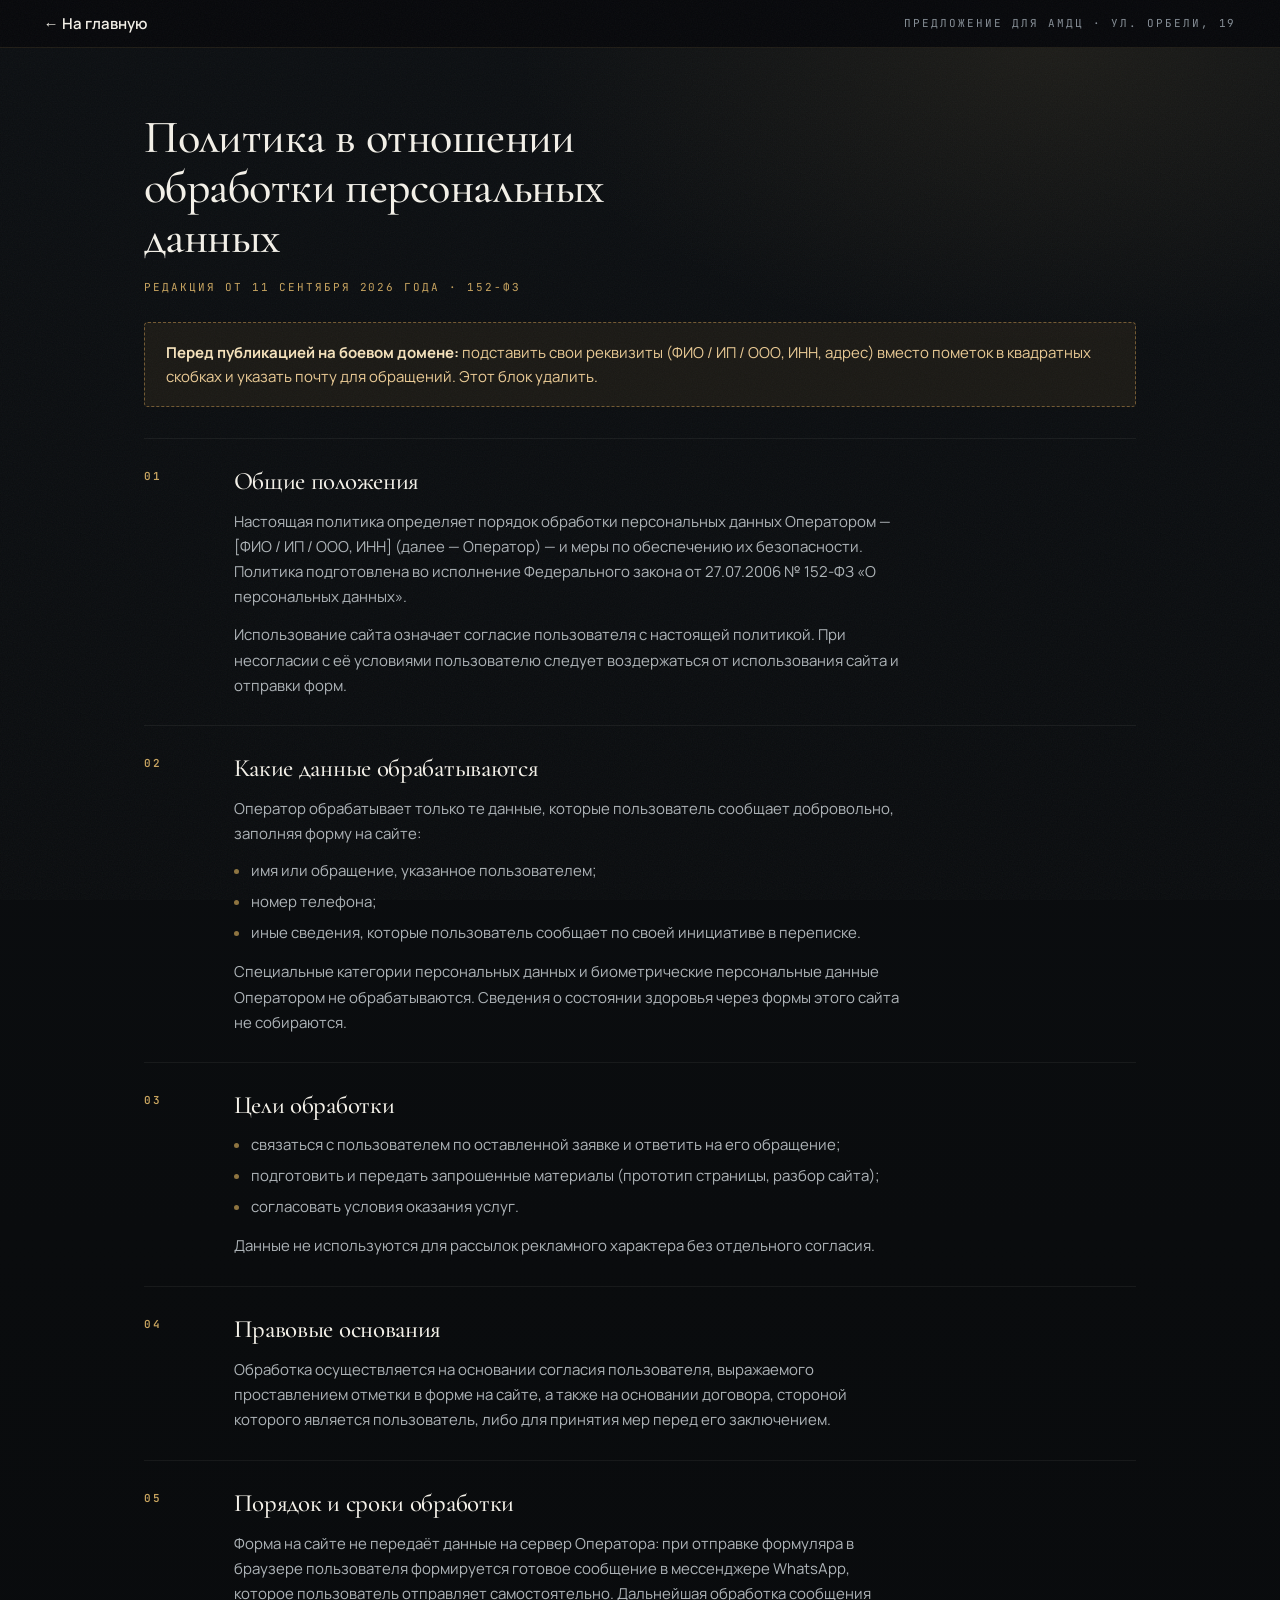
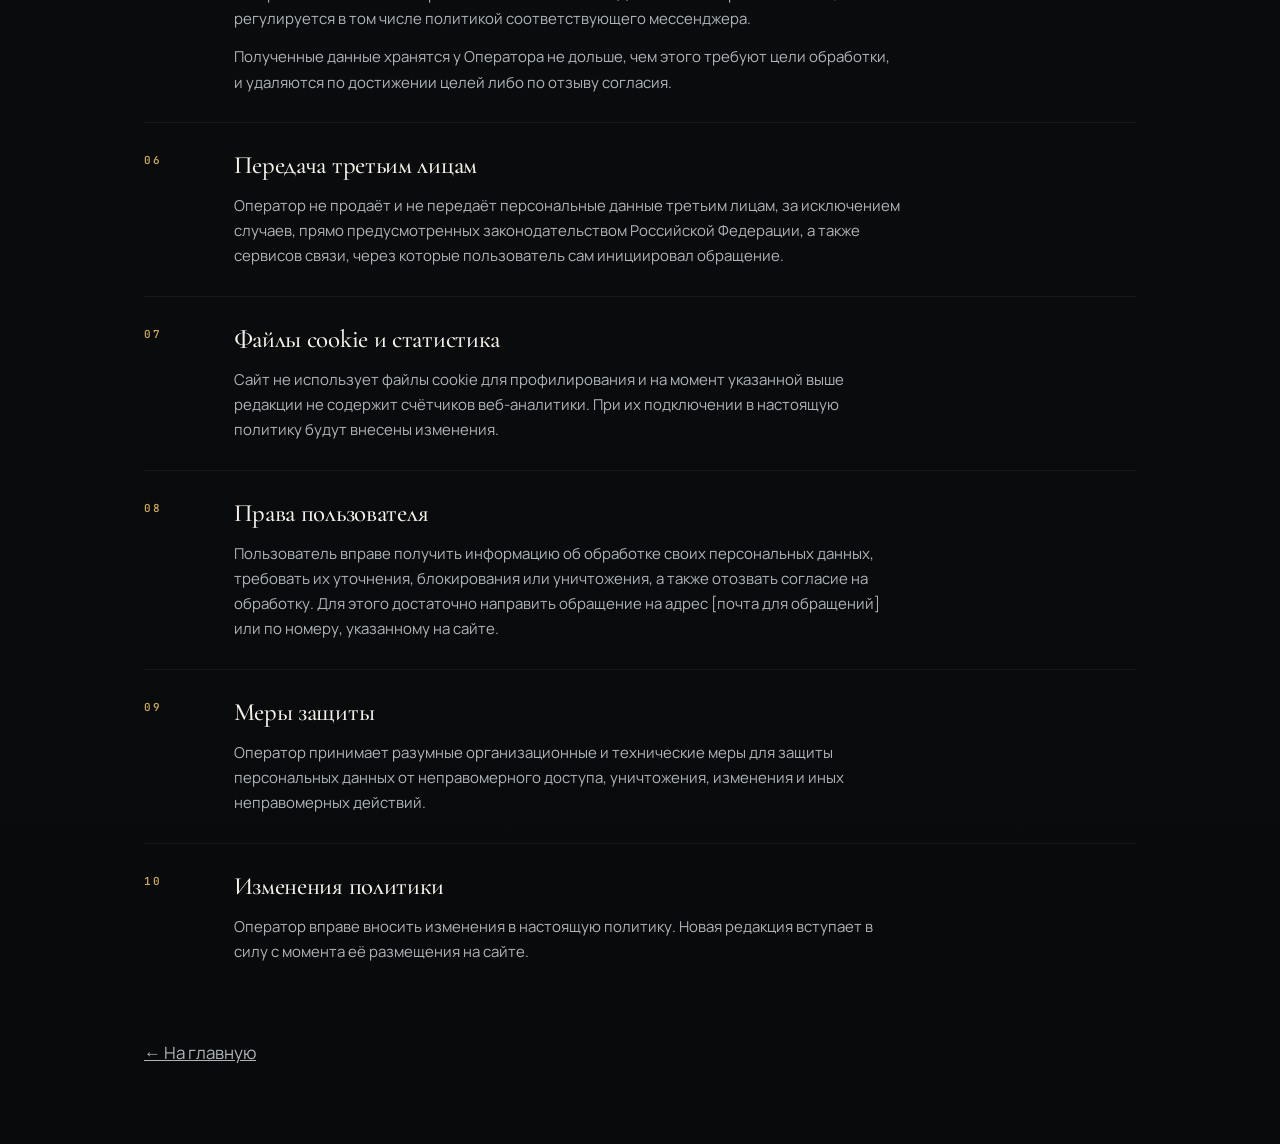
==== commit 2a73ac88: "Новый дизайн «Обсидиан и бронза» Четыре фона чередуются полосами: оникс, сапфир, изумруд и тёплая бу" ====
--- a/privacy.html
+++ b/privacy.html
@@ -5,8 +5,8 @@
 <meta name="viewport" content="width=device-width,initial-scale=1">
 <title>Политика конфиденциальности — предложение для АМДЦ</title>
 <meta name="robots" content="noindex,nofollow">
-<meta name="theme-color" content="#06221A">
-<link rel="icon" href="data:image/svg+xml,<svg xmlns='http://www.w3.org/2000/svg' viewBox='0 0 32 32'><rect width='32' height='32' rx='3' fill='%230E3B2C'/><path d='M16 8v16M8 16h16' stroke='%23E8912C' stroke-width='3.6' stroke-linecap='round'/></svg>">
+<meta name="theme-color" content="#0A0C0E">
+<link rel="icon" href="data:image/svg+xml,<svg xmlns='http://www.w3.org/2000/svg' viewBox='0 0 32 32'><rect width='32' height='32' rx='4' fill='%230A0C0E'/><rect x='1.5' y='1.5' width='29' height='29' rx='3' fill='none' stroke='%23C8A45F' stroke-width='1'/><path d='M16 9v14M9 16h14' stroke='%23C8A45F' stroke-width='2.4' stroke-linecap='round'/></svg>">
 <link rel="stylesheet" href="assets/style.css">
 </head>
 <body>
--- a/assets/style.css
+++ b/assets/style.css
@@ -1,1048 +1,2458 @@
 @import url('fonts.css');
 
 /* ============================================================
-   «Сайт для АМДЦ» — предложение одному человеку.
-   Отсюда весь визуальный язык: не корпоративный лендинг,
-   а рабочее досье, которое положили на стол главврачу.
-   Бумага, разлиновка, штампы, пометки на полях, ярлыки.
-   Цвет — аптечная хвоя и янтарь.
-
-   Цвет правим ТОЛЬКО здесь, в :root. Ниже переменные, не хексы.
+   «САЙТ ДЛЯ АМДЦ» — персональное предложение.
+   Дизайн-система «Обсидиан и бронза».
+
+   ── Что это за страница ──────────────────────────────────
+   Её задача не рассказать о клинике, а продать одному
+   конкретному человеку работу по созданию сайта. Поэтому она
+   обязана с первого взгляда выглядеть как работа человека,
+   который берёт за неё дорого — иначе аргументы внутри уже
+   не важны. Дизайн здесь и есть главный аргумент.
+
+   ── Цвет ─────────────────────────────────────────────────
+   Четыре фона, которые чередуются полосами:
+
+     оникс      #0A0C0E   почти чёрный, холодный  — утверждения
+     сапфир     #0B1226   чернильный индиго       — данные, цифры
+     изумруд    #05231D   глубокий зелёный        — формы захвата
+     алебастр   #EFEAE0   тёплая бумага           — доказательства
+
+   Изумруд закреплён за формами: три раза за страницу полоса
+   зеленеет — и человек понимает, что здесь от него чего-то
+   ждут, ещё до того как прочёл заголовок.
+
+   Бронза #C8A45F — единственный металл. Рубрики, волосяные
+   линии, цифры, кнопка. Больше ничего золотого на странице
+   нет: если позолотить второе место, кнопка перестанет быть
+   единственным ярким пятном.
+
+   Оценочные цвета: нефрит — работает, карнеол — сломано,
+   янтарь — наполовину. Они живут тинтом и волоском, крупной
+   заливкой — никогда.
+
+   ── Свет ─────────────────────────────────────────────────
+   Каждая тёмная полоса собрана из четырёх слоёв: цветное
+   пятно сверху, провал в глубину снизу, миллиметровка и
+   зерно. Поодиночке не виден ни один, вместе дают объём.
+   Подсветка стоит там, где нужно задержать взгляд: под
+   кнопкой, под ключевой цифрой, под формой.
+
+   ── Правка ───────────────────────────────────────────────
+   Весь цвет — в :root. Ниже по файлу переменные, не хексы.
    ============================================================ */
 
 :root{
-  /* --- чернила по бумаге --- */
-  --ink:#111A15;
-  --soft:#46564C;
-  --dim:#6B7A71;
-
-  /* --- хвоя: тёмные полосы --- */
-  --pine:#0E3B2C;
-  --pine-deep:#06221A;
-  --pine-card:#14503C;
-  --pine-line:#1D6349;
-  --mint:#5FD3A3;
-  --mint-pale:#C6E8D8;
-  --sage:#8FAFA0;
-
-  /* --- бумага: светлые полосы --- */
-  --paper:#F1E9DA;
-  --paper-2:#F9F4EA;
-  --card:#FFFCF4;
-  --line:#E2D7C2;
-  --line-2:#CDBFA4;
-
-  /* --- янтарь: единственный зовущий цвет --- */
-  --amber:#E8912C;
-  --amber-hi:#F6A63E;
-  --amber-dk:#A85F0E;
-  --amber-ink:#1B1206;
-  --amber-wash:#FBEBCF;
-
-  /* --- оценки --- */
-  --grass:#1F7D53;
-  --grass-wash:#E0EFE4;
-  --rust:#C1452A;
-  --rust-dk:#8F2F1B;
-  --rust-wash:#FAE2DB;
-  --peach:#FFB59B;
-  --gold:#F2C56B;
-
-  --wrap:1160px;
-  --r:3px;           /* радиус почти прямой: бумага, а не пузырь */
-}
-
-*{ box-sizing:border-box; }
-html{ scroll-behavior:smooth; }
+
+  /* ---------- ФОНЫ: четыре полосы ------------------------ */
+  --onyx:#0A0C0E;          /* оникс: базовая тёмная полоса    */
+  --onyx-2:#0D1013;        /* панель на ониксе                */
+  --onyx-3:#06080A;        /* провал, подвал, шапка           */
+
+  --indigo:#0B1226;        /* сапфировые чернила              */
+  --indigo-2:#0F1830;      /* панель на сапфире               */
+  --indigo-3:#070C1B;      /* глубина                         */
+
+  --emerald:#05231D;       /* глубокий изумруд: формы         */
+  --emerald-2:#082C24;     /* панель на изумруде              */
+  --emerald-3:#031713;     /* глубина                         */
+
+  --paper:#EFEAE0;         /* алебастр: светлая полоса        */
+  --paper-2:#E6DFD1;       /* низ градиента светлой полосы    */
+  --paper-3:#F7F3EA;       /* карточка на бумаге              */
+  --paper-4:#FCFAF4;       /* поле ввода                      */
+
+  /* ---------- МЕТАЛЛ: единственный акцент ---------------- */
+  --au:#C8A45F;            /* бронза                          */
+  --au-hi:#EBD6A6;         /* блик на бронзе                  */
+  --au-lo:#8E7440;         /* тень на бронзе                  */
+  --au-ink:#6B5527;        /* бронза по бумаге, для текста    */
+  --au-wash:rgba(200,164,95,.10);
+  --au-line:rgba(200,164,95,.26);
+  --au-faint:rgba(200,164,95,.13);
+
+  /* ---------- ОЦЕНКИ ------------------------------------- */
+  --jade:#46C79E;          /* работает                        */
+  --jade-hi:#8FE7CB;
+  --jade-ink:#0B6A53;      /* по бумаге                       */
+  --jade-wash:rgba(70,199,158,.11);
+
+  --carn:#D2604B;          /* сломано (карнеол)               */
+  --carn-hi:#F0A896;
+  --carn-ink:#9E3320;      /* по бумаге                       */
+  --carn-wash:rgba(210,96,75,.12);
+
+  --amber:#E0A857;         /* наполовину                      */
+  --amber-ink:#8A5E17;
+
+  /* ---------- ЧЕРНИЛА ПО ТЁМНОМУ ------------------------- */
+  --t1:#F4F1E9;            /* тёплый белый: заголовки         */
+  --t2:#AEB4B8;            /* основной текст                  */
+  --t3:#868E96;            /* подписи, мелочь                 */
+  --t4:#767F88;            /* самое тихое                     */
+
+  /* ---------- ЧЕРНИЛА ПО БУМАГЕ -------------------------- */
+  --ink:#12161A;
+  --ink-2:#454C54;
+  --ink-3:#5A626A;
+  --ink-4:#616971;
+
+  /* ---------- ВОЛОСЯНЫЕ ЛИНИИ ---------------------------- */
+  --rule:rgba(244,241,233,.11);
+  --rule-2:rgba(244,241,233,.06);
+  --rule-3:rgba(244,241,233,.19);
+  --rule-l:rgba(18,22,26,.13);
+  --rule-l2:rgba(18,22,26,.07);
+  --rule-l3:rgba(18,22,26,.22);
+
+  /* ---------- РАЗМЕРЫ ------------------------------------ */
+  --wrap:1220px;
+  --gut:clamp(1.15rem,3.4vw,3.25rem);
+  --pad:clamp(3.4rem,2rem + 4.2vw,5.1rem);   /* обычная полоса  */
+  --pad-s:clamp(2.6rem,1.7rem + 3vw,3.9rem); /* тесная: служебные */
+  --pad-l:clamp(4rem,2.4rem + 5vw,6.4rem);   /* просторная: формы */
+  --r:4px;
+  --r-md:8px;
+  --r-lg:14px;
+  --hdr:74px;
+
+  /* ---------- ШРИФТОВАЯ ШКАЛА ---------------------------- */
+  --serif:'Cormorant Garamond',Georgia,'Times New Roman',serif;
+  --sans:'Manrope',-apple-system,BlinkMacSystemFont,'Segoe UI',Roboto,sans-serif;
+  --mono:'JetBrains Mono',ui-monospace,'SF Mono',Menlo,Consolas,monospace;
+
+  --f-display:clamp(2.3rem,1.1rem + 4.1vw,4.35rem);
+  --f-h2:clamp(1.9rem,1.25rem + 2.3vw,3.05rem);
+  --f-h3:clamp(1.1rem,1.03rem + .3vw,1.32rem);
+  --f-lede:clamp(1.04rem,1rem + .26vw,1.15rem);
+  --f-body:1.0625rem;
+  --f-sm:.9375rem;
+  --f-xs:.8125rem;
+  --f-rub:.6875rem;
+
+  /* ---------- ДВИЖЕНИЕ ----------------------------------- */
+  --ease:cubic-bezier(.22,.61,.36,1);
+  --ease-out:cubic-bezier(.16,1,.3,1);
+  --ease-io:cubic-bezier(.65,0,.35,1);
+}
+
+/* ---------- ФАКТУРЫ ------------------------------------- */
+:root{
+  /* зерно: плёночный шум, 180×180, повторяется без стыка */
+  --grain:url("data:image/svg+xml,%3Csvg xmlns='http://www.w3.org/2000/svg' width='180' height='180'%3E%3Cfilter id='n'%3E%3CfeTurbulence type='fractalNoise' baseFrequency='.82' numOctaves='4' stitchTiles='stitch'/%3E%3C/filter%3E%3Crect width='180' height='180' filter='url(%23n)'/%3E%3C/svg%3E");
+}
+
+/* ============================================================
+   БАЗА
+   ============================================================ */
+
+*,*::before,*::after{box-sizing:border-box}
+
+html{
+  -webkit-text-size-adjust:100%;
+  scroll-behavior:smooth;
+  scroll-padding-top:calc(var(--hdr) + 14px);
+}
 
 body{
-  margin:0; color:var(--ink); background:var(--paper-2);
-  font-family:"Golos Text", ui-sans-serif, system-ui, -apple-system, sans-serif;
-  font-size:17px; line-height:1.6; font-weight:400;
-  -webkit-font-smoothing:antialiased; text-rendering:optimizeLegibility;
+  margin:0;
+  background:var(--onyx);
+  color:var(--t2);
+  font:400 var(--f-body)/1.62 var(--sans);
+  font-feature-settings:'kern' 1,'liga' 1,'calt' 1;
+  -webkit-font-smoothing:antialiased;
+  -moz-osx-font-smoothing:grayscale;
+  overflow-x:hidden;
+}
+
+img,svg{max-width:100%}
+a{color:inherit}
+b,strong{font-weight:700}
+
+::selection{background:rgba(200,164,95,.28);color:var(--t1)}
+
+/* полоса прокрутки — тонкая, в цвет металла */
+html{scrollbar-width:thin;scrollbar-color:var(--au-lo) transparent}
+::-webkit-scrollbar{width:9px;height:9px}
+::-webkit-scrollbar-track{background:var(--onyx-3)}
+::-webkit-scrollbar-thumb{
+  background:linear-gradient(180deg,var(--au-lo),#5E4C2A);
+  border-radius:9px;border:2px solid var(--onyx-3);
+}
+
+/* фокус виден всегда и всегда бронзовый */
+:focus-visible{
+  outline:2px solid var(--au);
+  outline-offset:3px;
+  border-radius:2px;
+}
+
+.i{width:1em;height:1em;fill:none;stroke:currentColor;
+   stroke-width:2;stroke-linecap:round;stroke-linejoin:round;
+   flex:none}
+
+/* ============================================================
+   ПОЛОСЫ. Четыре фона и их свет.
+
+   Каждая секция — .band плюс модификатор цвета. Внутри два
+   служебных слоя: ::before держит цветные пятна, ::after —
+   миллиметровку с зерном. Контент лежит выше обоих.
+   ============================================================ */
+
+.band{
+  position:relative;
+  isolation:isolate;
+  padding:var(--pad) 0;
+  overflow:hidden;
+}
+/* Три плотности. Раздел с формой получает воздух, служебный
+   перечень — не получает. Одинаковый ритм на шестнадцати
+   полосах усыпляет: к шестому развороту глаз перестаёт
+   отличать один блок от другого. */
+.band.roomy{padding:var(--pad-l) 0}
+.band.tight{padding:var(--pad-s) 0}
+.band > .wrap{position:relative;z-index:3}
+
+.band::before,
+.band::after{
+  content:'';position:absolute;inset:0;
+  pointer-events:none;
+}
+.band::before{z-index:1}
+.band::after{z-index:2}
+
+/* ---- оникс --------------------------------------------- */
+.b-onyx{
+  background:
+    linear-gradient(180deg,#0C0F12 0%,var(--onyx) 42%,#080A0C 100%);
+  color:var(--t2);
+}
+.b-onyx::before{
+  background:
+    radial-gradient(58rem 32rem at 78% -6%,rgba(200,164,95,.10),transparent 62%),
+    radial-gradient(46rem 30rem at 6% 104%,rgba(38,72,128,.16),transparent 64%);
+}
+
+/* ---- сапфир -------------------------------------------- */
+.b-indigo{
+  background:
+    linear-gradient(180deg,#0E1730 0%,var(--indigo) 46%,var(--indigo-3) 100%);
+  color:#AFB8CB;
+}
+.b-indigo::before{
+  background:
+    radial-gradient(52rem 30rem at 84% 4%,rgba(86,132,214,.18),transparent 62%),
+    radial-gradient(40rem 26rem at 2% 98%,rgba(200,164,95,.09),transparent 64%);
+}
+
+/* ---- изумруд: полоса формы ----------------------------- */
+.b-emerald{
+  background:
+    linear-gradient(180deg,#083026 0%,var(--emerald) 48%,var(--emerald-3) 100%);
+  color:#A7BDB5;
+}
+.b-emerald::before{
+  background:
+    radial-gradient(50rem 30rem at 18% 0%,rgba(70,199,158,.15),transparent 60%),
+    radial-gradient(44rem 30rem at 92% 96%,rgba(200,164,95,.12),transparent 62%);
+}
+
+/* ---- алебастр: светлая полоса -------------------------- */
+.b-paper{
+  background:
+    linear-gradient(180deg,#F5F1E8 0%,var(--paper) 40%,var(--paper-2) 100%);
+  color:var(--ink-2);
+}
+.b-paper::before{
+  background:
+    radial-gradient(50rem 30rem at 88% -4%,rgba(200,164,95,.20),transparent 60%),
+    radial-gradient(40rem 26rem at 0% 100%,rgba(70,199,158,.10),transparent 62%);
+}
+
+/* ---- миллиметровка и зерно ----------------------------- */
+/* Статичная фактура, без анимации: страница должна быть
+   тихой. Движение на ней разрешено ровно в трёх местах, и
+   фон в это число не входит. */
+.band::after{
+  background-image:
+    linear-gradient(var(--grid-c,rgba(244,241,233,.032)) 1px,transparent 1px),
+    linear-gradient(90deg,var(--grid-c,rgba(244,241,233,.032)) 1px,transparent 1px);
+  background-size:64px 64px,64px 64px;
+  mask-image:linear-gradient(180deg,#000 0%,#000 50%,transparent 100%);
+  -webkit-mask-image:linear-gradient(180deg,#000 0%,#000 50%,transparent 100%);
+}
+.b-paper::after{--grid-c:rgba(18,22,26,.05)}
+
+/* Зерно — одним слоем на всю страницу, четыре процента.
+   Плёнка, а не текстура: заметить её нельзя, но без неё
+   градиенты полосуются, а чёрный выглядит пластмассовым. */
+body::after{
+  content:'';position:fixed;inset:0;z-index:95;
+  pointer-events:none;
+  background:var(--grain);
+  background-size:180px 180px;
+  opacity:.042;
+}
+
+/* ---- курсорный свет: ТОЛЬКО первый экран --------------- */
+/* Мягкое бронзовое пятно идёт за курсором. Тринадцать
+   процентов непрозрачности: не видно, что оно есть, видно,
+   что поверхность живая. Координаты ставит скрипт.
+   Ниже по странице этого нет — приём работает один раз. */
+.glow{
+  position:absolute;z-index:1;inset:0;pointer-events:none;
+  opacity:0;transition:opacity .55s var(--ease);
+  background:radial-gradient(24rem 24rem at var(--mx,50%) var(--my,50%),
+             rgba(200,164,95,.13),transparent 68%);
+}
+.hero:hover > .glow{opacity:1}
+
+/* ---- шов между полосами -------------------------------- */
+/* Волосок бронзы там, где одна полоса переходит в другую:
+   как золочёный обрез у книжного блока. */
+.band + .band::before{box-shadow:inset 0 1px 0 var(--au-faint)}
+
+/* ============================================================
+   СЕТКА
+   ============================================================ */
+
+.wrap{
+  width:min(100% - var(--gut)*2,var(--wrap));
+  margin-inline:auto;
+}
+
+/* ============================================================
+   ТИПОГРАФИКА
+   ============================================================ */
+
+h1,h2,h3,h4{margin:0;color:var(--t1);font-weight:600}
+.b-paper h1,.b-paper h2,.b-paper h3,.b-paper h4{color:var(--ink)}
+
+/* ---- рубрика раздела ----------------------------------- */
+/* Номер, тире, название. Моноширинный, разрядка, бронза.
+   Линия уходит вправо до края колонки — так рубрика
+   становится шапкой раздела, а не подписью над заголовком. */
+.rub{
+  display:flex;align-items:center;gap:.8rem;
+  font:500 var(--f-rub)/1 var(--mono);
+  letter-spacing:.22em;text-transform:uppercase;
+  color:var(--au);
+  margin-bottom:clamp(1.1rem,1.8vw,1.7rem);
+}
+.rub .n{
+  display:flex;align-items:center;gap:.8rem;
+  font-weight:700;color:var(--au-hi);
+  font-variant-numeric:tabular-nums;
+}
+.rub .n::after{
+  content:'';width:1.6rem;height:1px;
+  background:var(--au-line);
+}
+.rub::after{
+  content:'';flex:1 1 auto;height:1px;min-width:2rem;
+  background:linear-gradient(90deg,var(--au-line),transparent);
+}
+.b-paper .rub,.b-paper .rub .n{color:var(--au-ink)}
+
+/* ---- заголовки ----------------------------------------- */
+h2{
+  font-family:var(--serif);
+  font-size:var(--f-h2);
+  font-weight:500;
+  line-height:1.07;
+  letter-spacing:-.012em;
+  font-variant-numeric:lining-nums;
+  max-width:21ch;
+  text-wrap:balance;
+}
+h2.wide{max-width:26ch}
+h2.widest{max-width:32ch}
+
+h3{
+  font-family:var(--sans);
+  font-size:var(--f-h3);
+  font-weight:700;
+  line-height:1.3;
+  letter-spacing:-.006em;
+}
+
+/* подсветка ключевых слов в заголовке: бронзовая подложка
+   и волосок снизу — ровно то место, куда должен упасть взгляд */
+h1 mark,h2 mark{
+  background:none;color:inherit;
+  position:relative;z-index:0;
+}
+h1 mark::after,h2 mark::after{
+  content:'';position:absolute;left:-.1em;right:-.1em;
+  bottom:.04em;height:.4em;z-index:-1;
+  background:linear-gradient(90deg,rgba(200,164,95,.36),rgba(200,164,95,.10));
+  border-bottom:1px solid var(--au-line);
+  border-radius:1px;
+}
+h2 em{font-style:italic;color:var(--au-hi)}
+.b-paper h2 em{color:var(--au-ink)}
+
+/* ---- подводка ------------------------------------------ */
+.lede{
+  font-size:var(--f-lede);
+  line-height:1.6;
+  color:var(--t2);
+  max-width:54ch;
+  margin:1.15rem 0 0;
+}
+.b-paper .lede{color:var(--ink-2)}
+.lede b{color:var(--t1);font-weight:700}
+.b-paper .lede b{color:var(--ink)}
+.lede mark{
+  background:var(--au-wash);color:var(--t1);
+  padding:.06em .3em;border-radius:2px;
+  box-shadow:inset 0 -1px 0 var(--au-line);
+}
+.b-paper .lede mark{color:var(--ink)}
+
+p{margin:0 0 1rem}
+p:last-child{margin-bottom:0}
+
+.note{
+  font-size:var(--f-sm);line-height:1.62;color:var(--t3);
+  max-width:76ch;margin-top:1.8rem;
+  padding-left:1.15rem;border-left:1px solid var(--rule);
+}
+.b-paper .note{color:var(--ink-3);border-left-color:var(--rule-l)}
+
+/* ============================================================
+   КНОПКИ
+
+   Бронза заливкой встречается на странице ровно в одном
+   качестве — в кнопке. Поэтому кнопка собрана как металл:
+   блик сверху, тень снизу, тёплое свечение под ней. Это
+   единственное место, где позволено светиться.
+   ============================================================ */
+
+.btn{
+  --lift:0px;
+  position:relative;
+  display:inline-flex;align-items:center;justify-content:center;gap:.62rem;
+  padding:1.05rem 1.75rem;
+  border:1px solid rgba(255,242,212,.5);
+  border-radius:var(--r-md);
+  font:700 var(--f-sm)/1 var(--sans);
+  letter-spacing:.004em;
+  color:#140F05;
+  background:
+    linear-gradient(180deg,var(--au-hi) 0%,var(--au) 48%,#B58F4B 100%);
+  box-shadow:
+    inset 0 1px 0 rgba(255,250,236,.6),
+    inset 0 -1px 0 rgba(78,57,19,.35),
+    0 16px 38px -18px rgba(200,164,95,.65),
+    0 4px 12px -5px rgba(0,0,0,.55);
+  text-decoration:none;cursor:pointer;overflow:hidden;
+  transform:translateY(var(--lift));
+  transition:transform .35s var(--ease-out),box-shadow .35s var(--ease);
+}
+.btn .i{width:1.05em;height:1.05em;stroke-width:2.2}
+.btn:hover{
+  --lift:-2px;
+  box-shadow:
+    inset 0 1px 0 rgba(255,250,236,.75),
+    inset 0 -1px 0 rgba(78,57,19,.35),
+    0 24px 48px -18px rgba(200,164,95,.8),
+    0 6px 16px -5px rgba(0,0,0,.55);
+}
+.btn:active{--lift:1px}
+
+/* блик, который проходит по металлу при наведении */
+.btn::after{
+  content:'';position:absolute;inset:0;
+  background:linear-gradient(105deg,
+    transparent 34%,rgba(255,255,255,.55) 50%,transparent 66%);
+  transform:translateX(-120%);
+  transition:transform .85s var(--ease-out);
+}
+.btn:hover::after{transform:translateX(120%)}
+
+.btn.sm{padding:.72rem 1.15rem;font-size:var(--f-xs);border-radius:var(--r)}
+.btn.wide{width:100%}
+.btn.lg{padding:1.2rem 2.1rem;font-size:1rem}
+
+/* ---- контурная кнопка: там, где рядом уже есть главная -- */
+.btn.ghost{
+  background:rgba(244,241,233,.04);
+  color:var(--t1);
+  border:1px solid var(--rule-3);
+  box-shadow:none;
+  backdrop-filter:blur(6px);
+}
+.btn.ghost::after{display:none}
+.btn.ghost:hover{
+  background:rgba(244,241,233,.08);
+  border-color:var(--au-line);
+  box-shadow:0 10px 26px -18px rgba(0,0,0,.9);
+}
+.b-paper .btn.ghost{
+  background:rgba(18,22,26,.03);color:var(--ink);
+  border-color:var(--rule-l3);
+}
+
+/* ---- вторая дверь: WhatsApp ---------------------------- */
+.btn.wa{
+  background:rgba(70,199,158,.07);
+  color:var(--jade-hi);
+  border:1px solid rgba(70,199,158,.3);
+  box-shadow:none;
+}
+.btn.wa::after{display:none}
+.btn.wa:hover{
+  background:rgba(70,199,158,.13);
+  border-color:rgba(70,199,158,.5);
+  box-shadow:0 14px 34px -22px rgba(70,199,158,.8);
+}
+
+/* ---- ссылка-стрелка ------------------------------------ */
+.biglink{
+  display:inline-flex;align-items:center;gap:.6rem;
+  font:600 1.05rem/1 var(--sans);
+  color:var(--au);text-decoration:none;
+  padding-bottom:.5rem;
+  border-bottom:1px solid var(--au-line);
+  transition:gap .3s var(--ease),color .3s;
+}
+.biglink:hover{gap:.95rem;color:var(--au-hi)}
+.b-paper .biglink{color:var(--au-ink)}
+.b-paper .biglink:hover{color:#4E3D18}
+
+/* ============================================================
+   ШАПКА
+   ============================================================ */
+
+.progress{
+  position:fixed;top:0;left:0;height:2px;width:0;z-index:100;
+  background:linear-gradient(90deg,var(--au-lo),var(--au),var(--au-hi));
+  box-shadow:0 0 14px rgba(200,164,95,.6);
+  transition:width .12s linear;
+}
+
+.top{
+  position:fixed;top:0;left:0;right:0;z-index:90;
+  height:var(--hdr);
+  display:flex;align-items:center;
+  background:linear-gradient(180deg,rgba(6,8,10,.58),rgba(6,8,10,.14));
+  backdrop-filter:blur(2px);
+  border-bottom:1px solid transparent;
+  transition:background .4s var(--ease),border-color .4s,backdrop-filter .4s;
+}
+.top.stuck{
+  background:rgba(7,9,12,.88);
+  backdrop-filter:blur(16px) saturate(1.25);
+  border-bottom-color:var(--au-faint);
+  box-shadow:0 22px 44px -34px #000;
+}
+.top .wrap{display:flex;align-items:center;gap:1.6rem}
+
+/* ---- знак и имя ---------------------------------------- */
+.brand{
+  display:flex;align-items:center;gap:.72rem;
+  text-decoration:none;margin-right:auto;
+}
+.brand .mark{
+  position:relative;
+  width:34px;height:34px;flex:none;
+  border:1px solid var(--au-line);
+  border-radius:var(--r);
+  background:
+    radial-gradient(120% 120% at 30% 0%,rgba(200,164,95,.22),transparent 70%),
+    rgba(244,241,233,.03);
+  display:grid;place-items:center;
+  transition:border-color .35s,box-shadow .35s;
+}
+/* крест в знаке нарисован линиями, а не шрифтом: медицинский
+   знак, набранный как чертёж */
+.brand .mark::before,
+.brand .mark::after{
+  content:'';position:absolute;background:var(--au);
+}
+.brand .mark::before{width:13px;height:1.5px}
+.brand .mark::after{width:1.5px;height:13px}
+.brand:hover .mark{
+  border-color:var(--au);
+  box-shadow:0 0 22px -6px rgba(200,164,95,.55);
+}
+.bname{
+  display:block;
+  font:700 .9rem/1.15 var(--sans);letter-spacing:-.01em;
+  color:var(--t1);
+}
+.bsub{
+  display:block;margin-top:.22rem;
+  font:400 .58rem/1 var(--mono);
+  letter-spacing:.2em;text-transform:uppercase;
+  color:var(--t4);
+}
+
+/* ---- меню ---------------------------------------------- */
+.menu{display:flex;align-items:center;gap:1.55rem}
+.menu a{
+  position:relative;
+  font:500 var(--f-xs)/1 var(--sans);
+  color:var(--t2);text-decoration:none;
+  padding:.35rem 0;
+  transition:color .3s;
+}
+.menu a::after{
+  content:'';position:absolute;left:0;right:100%;bottom:0;
+  height:1px;background:var(--au);
+  transition:right .35s var(--ease-out);
+}
+.menu a:hover{color:var(--t1)}
+.menu a:hover::after{right:0}
+
+.topr{display:flex;align-items:center;gap:1.05rem}
+.toptel{
+  font:500 var(--f-xs)/1 var(--mono);
+  font-variant-numeric:tabular-nums;
+  letter-spacing:.01em;
+  color:var(--t1);text-decoration:none;
+  padding-bottom:.28rem;
+  border-bottom:1px solid var(--au-faint);
+  transition:border-color .3s;
+}
+.toptel:hover{border-bottom-color:var(--au)}
+
+/* ============================================================
+   РЕЛЬСА РАЗДЕЛОВ
+
+   Шестнадцать засечек на левом поле. Видно, где ты в
+   документе; подпись всплывает при наведении. Ниже 1420 px
+   поля для неё нет — исчезает.
+   ============================================================ */
+
+.rail{
+  position:fixed;left:22px;top:50%;transform:translateY(-50%);
+  z-index:70;display:none;flex-direction:column;gap:9px;
+}
+@media (min-width:1560px){.rail{display:flex}}
+
+.rail a{
+  display:flex;align-items:center;gap:.7rem;
+  text-decoration:none;position:relative;
+}
+.rail a > i{
+  display:block;width:12px;height:1px;flex:none;
+  background:var(--rule-3);
+  transition:width .4s var(--ease-out),background .4s,box-shadow .4s;
+}
+.rail a.big > i{width:20px}
+.rail a:hover > i{width:26px;background:var(--au)}
+.rail a.here > i{
+  width:30px;background:var(--au-hi);
+  box-shadow:0 0 12px rgba(200,164,95,.8);
+}
+.rail a > span{
+  font:500 .58rem/1 var(--mono);
+  letter-spacing:.16em;text-transform:uppercase;
+  color:var(--t3);
+  white-space:nowrap;
+  opacity:0;transform:translateX(-6px);
+  transition:opacity .35s,transform .35s var(--ease-out);
+}
+.rail a > span::before{
+  content:attr(data-n);color:var(--au);margin-right:.5rem;
+}
+.rail:hover a > span{opacity:1;transform:none}
+.rail a.here > span{color:var(--t1)}
+.rail.on-paper a > i{background:var(--rule-l3)}
+.rail.on-paper a > span{color:var(--ink-3)}
+.rail.on-paper a.here > span{color:var(--ink)}
+.rail.on-paper a.here > i{background:var(--au-ink);box-shadow:none}
+
+/* ============================================================
+   ЛИПКАЯ КНОПКА НА ТЕЛЕФОНЕ
+   ============================================================ */
+
+.sticky{
+  position:fixed;left:0;right:0;bottom:0;z-index:85;
+  display:none;gap:.6rem;
+  padding:.7rem var(--gut) calc(.7rem + env(safe-area-inset-bottom));
+  background:linear-gradient(180deg,rgba(6,8,10,.5),rgba(6,8,10,.95));
+  backdrop-filter:blur(14px);
+  border-top:1px solid var(--au-faint);
+  transform:translateY(110%);
+  transition:transform .5s var(--ease-out);
+}
+.sticky.on{transform:none}
+.sticky .btn{flex:1 1 auto;padding:.95rem 1rem;font-size:var(--f-xs)}
+.sticky .btn.ghost{flex:0 0 52px;padding:0}
+.sticky .btn.ghost .i{width:1.25rem;height:1.25rem}
+@media (max-width:860px){.sticky{display:flex}}
+
+/* ============================================================
+   1. ПЕРВЫЙ ЭКРАН
+
+   Порядок на экране решает всё: до линии сгиба должны
+   попасть адресат, заголовок, подводка и кнопка. Буллиты и
+   макет уходят ниже осознанно — они подтверждают решение,
+   а не открывают его.
+   ============================================================ */
+
+.hero{
+  padding-top:calc(var(--hdr) + clamp(1.5rem,3.2vw,2.8rem));
+  padding-bottom:clamp(2.6rem,4vw,4.6rem);
+  min-height:min(100svh,980px);
+  display:flex;align-items:center;
+}
+.hero > .wrap{width:min(100% - var(--gut)*2,var(--wrap))}
+
+/* ---- колонтитул ---------------------------------------- */
+/* Письмо конкретному человеку, а не лендинг: номер
+   предложения, город, дата. Как шапка делового документа. */
+.docline{
+  display:flex;align-items:center;gap:.7rem;flex-wrap:wrap;
+  font:400 var(--f-rub)/1 var(--mono);
+  letter-spacing:.2em;text-transform:uppercase;
+  color:var(--t4);
+  padding-bottom:.9rem;
+  border-bottom:1px solid var(--rule-2);
+  margin-bottom:clamp(1.2rem,2.2vw,2rem);
+}
+.docline .k{color:var(--au);font-weight:600}
+.docline .v{color:var(--t3);font-variant-numeric:tabular-nums}
+.docline .sep{width:3px;height:3px;border-radius:50%;background:var(--t4)}
+.docline .r{
+  margin-left:auto;
+  padding:.4rem .72rem;
+  border:1px solid var(--au-faint);border-radius:2px;
+  color:var(--au);background:var(--au-wash);
+}
+
+/* ---- адресат ------------------------------------------- */
+.addressee{
+  display:inline-flex;align-items:center;gap:.6rem;
+  padding:.52rem .95rem .52rem .78rem;
+  border:1px solid var(--rule);border-radius:100px;
+  background:rgba(244,241,233,.035);
+  font:500 var(--f-rub)/1 var(--mono);
+  letter-spacing:.16em;text-transform:uppercase;
+  color:var(--t2);
+  margin-bottom:clamp(.85rem,1.6vw,1.3rem);
+}
+.addressee i{
+  width:6px;height:6px;border-radius:50%;flex:none;
+  background:var(--jade);
+  box-shadow:0 0 0 3px rgba(70,199,158,.16);
+}
+
+/* ---- заголовок ----------------------------------------- */
+.hero h1{
+  font-family:var(--serif);
+  font-size:var(--f-display);
+  font-weight:500;
+  line-height:1.02;
+  letter-spacing:-.018em;
+  font-variant-numeric:lining-nums;
+  color:var(--t1);
+  margin:0 0 clamp(1.1rem,2vw,1.7rem);
+  max-width:min(100%,68rem);
+}
+.hero h1 .ln{display:block;overflow:hidden}
+.hero h1 .ln > i{display:block;font-style:normal}
+.hero h1 .big{
+  color:transparent;
+  background:linear-gradient(94deg,var(--au-hi) 6%,var(--au) 52%,#A9884A 100%);
+  -webkit-background-clip:text;background-clip:text;
+}
+.hero h1 .big > i{
   font-variant-numeric:tabular-nums lining-nums;
-}
-
-img{ max-width:100%; display:block; }
-a{ color:inherit; text-decoration:none; }
-p{ margin:0 0 1rem; }
-p:last-child{ margin-bottom:0; }
-
-svg.i{
-  width:1em; height:1em; fill:none; stroke:currentColor; stroke-width:2.3;
-  stroke-linecap:round; stroke-linejoin:round; flex:none;
-}
-.vh{ position:absolute; width:1px; height:1px; overflow:hidden; clip:rect(0 0 0 0); }
-
-/* Полоска прочитанного. Где animation-timeline не поддержан — её просто нет. */
-.progress{ display:none; }
-@supports (animation-timeline: scroll()){
-  .progress{
-    display:block; position:fixed; top:0; left:0; height:3px; width:100%; z-index:60;
-    background:var(--amber); transform-origin:0 50%; transform:scaleX(0);
-    animation:grow linear both; animation-timeline:scroll(root block);
+  font-weight:600;
+}
+
+/* раскрыв заголовка: строки выезжают из-под обреза, один раз,
+   лесенкой по 90 мс. Дальше страница стоит спокойно. */
+html.js .hero h1 .ln > i{
+  transform:translateY(105%);
+  opacity:0;
+}
+html.js .hero.lit h1 .ln > i{
+  transform:none;opacity:1;
+  transition:transform .95s var(--ease-out) var(--d,0s),
+             opacity .8s ease var(--d,0s);
+}
+
+/* ---- сетка первого экрана ------------------------------ */
+.hero-grid{
+  display:grid;
+  grid-template-columns:minmax(0,1.09fr) minmax(0,.91fr);
+  gap:clamp(1.8rem,3.6vw,3.8rem);
+  align-items:start;
+}
+@media (max-width:1000px){
+  .hero-grid{grid-template-columns:1fr;gap:2.4rem}
+}
+
+.hero .lede{margin-top:0;max-width:46ch;line-height:1.6}
+
+/* ---- зона кнопки --------------------------------------- */
+/* Подсветка под кнопкой — единственное место на первом
+   экране, где фон светится намеренно. */
+.ctarow{position:relative;margin-top:clamp(1.3rem,2.2vw,1.8rem)}
+.ctarow::before{
+  content:'';position:absolute;z-index:-1;
+  left:-14%;right:14%;top:-45%;bottom:-45%;
+  background:radial-gradient(50% 50% at 32% 50%,rgba(200,164,95,.17),transparent 70%);
+  pointer-events:none;
+}
+.btns{display:flex;flex-wrap:wrap;gap:.8rem}
+.undercta{
+  margin-top:1rem;
+  font-size:var(--f-xs);line-height:1.6;color:var(--t3);
+  max-width:42ch;
+}
+
+/* ---- буллиты доверия ----------------------------------- */
+.bul{list-style:none;margin:clamp(1.2rem,2vw,1.75rem) 0 0;padding:0;
+     display:grid;gap:.9rem}
+.bul li{display:flex;gap:.8rem;align-items:flex-start;
+        font-size:var(--f-sm);line-height:1.58;color:var(--t2)}
+.bul li b{color:var(--t1)}
+.b-paper .bul li{color:var(--ink-2)}
+.b-paper .bul li b{color:var(--ink)}
+.bul .ck{
+  flex:none;width:20px;height:20px;margin-top:.12rem;
+  display:grid;place-items:center;border-radius:50%;
+  background:var(--jade-wash);
+  border:1px solid rgba(70,199,158,.3);
+  color:var(--jade);
+}
+.bul .ck .i{width:11px;height:11px;stroke-width:2.6}
+
+/* ---- гравированная печать ------------------------------ */
+/* Единственный по-настоящему подвижный объект на странице:
+   оттиск с текстом по окружности, один оборот за 54 секунды.
+   Стоит в углу первого экрана и больше нигде не повторяется. */
+.seal{
+  position:absolute;top:8.4rem;right:0;z-index:4;
+  width:152px;height:152px;
+  pointer-events:none;
+  opacity:.92;
+}
+.seal .ring{
+  animation:seal-spin 54s linear infinite;
+  transform-box:view-box;
+  transform-origin:60px 60px;
+}
+.seal text{
+  font:500 7.6px var(--mono);
+  fill:var(--au);
+  text-transform:uppercase;
+}
+.seal .edge{fill:none;stroke:rgba(200,164,95,.42);stroke-width:.8}
+.seal .edge-in{fill:none;stroke:rgba(200,164,95,.22);stroke-width:.6}
+.seal .cross{stroke:var(--au);stroke-width:1.3;stroke-linecap:round}
+.seal .core{
+  font:600 8px var(--mono);fill:var(--au-hi);
+  letter-spacing:1.4px;text-anchor:middle;
+}
+@keyframes seal-spin{to{transform:rotate(360deg)}}
+@media (max-width:1180px){.seal{display:none}}
+
+/* ---- макет будущего сайта ------------------------------ */
+.hero-r{position:relative}
+
+.shot{position:relative}
+.win{
+  position:relative;
+  border-radius:var(--r-lg);
+  overflow:hidden;
+  background:var(--paper-3);
+  border:1px solid rgba(244,241,233,.12);
+  box-shadow:
+    0 60px 90px -50px rgba(0,0,0,.92),
+    0 24px 48px -30px rgba(0,0,0,.7),
+    0 0 0 1px rgba(200,164,95,.08);
+}
+.win .bar{
+  display:flex;align-items:center;gap:.42rem;
+  padding:.62rem .85rem;
+  background:linear-gradient(180deg,#E9E2D4,#DED6C5);
+  border-bottom:1px solid rgba(18,22,26,.1);
+}
+.win .bar > i{
+  width:8px;height:8px;border-radius:50%;flex:none;
+  background:rgba(18,22,26,.16);
+}
+.win .bar .url{
+  margin-left:.7rem;padding:.22rem .7rem;
+  background:rgba(255,255,255,.72);border-radius:100px;
+  font:400 .58rem/1.5 var(--mono);color:#6A727C;
+  border:1px solid rgba(18,22,26,.07);
+}
+
+/* штамп поверх макета: «черновик», «в работе» */
+.stamp{
+  position:absolute;z-index:4;
+  padding:.4rem .82rem;
+  font:600 var(--f-rub)/1 var(--mono);
+  letter-spacing:.18em;text-transform:uppercase;
+  border-radius:2px;
+  transform:rotate(-2.5deg);
+}
+.stamp.onstamp{top:-.85rem;right:1.3rem}
+.stamp.amber{
+  color:#2A1C05;
+  background:linear-gradient(180deg,#F0D08F,#DCAE55);
+  border:1px solid #C79A44;
+  box-shadow:0 10px 22px -12px rgba(0,0,0,.8);
+}
+.stamp.ok{
+  color:#04241B;
+  background:linear-gradient(180deg,#8FE7CB,#4CC9A2);
+  border:1px solid #35AE89;
+  box-shadow:0 10px 22px -12px rgba(0,0,0,.8);
+}
+.stamp.pin{
+  color:#140F05;
+  background:linear-gradient(180deg,var(--au-hi),var(--au));
+  border:1px solid #B6934E;
+  box-shadow:0 10px 22px -12px rgba(0,0,0,.8);
+}
+
+/* ---- начинка макета ------------------------------------ */
+.mk-nav{
+  display:flex;align-items:center;gap:.7rem;
+  padding:.6rem .9rem;background:#fff;
+  border-bottom:1px solid rgba(18,22,26,.08);
+}
+.mk-logo{display:flex;align-items:center;gap:.4rem;margin-right:auto}
+.mk-logo > i{
+  width:13px;height:13px;border-radius:3px;flex:none;
+  background:#0B1226;
+}
+.mk-logo > span{font:700 .66rem/1 var(--sans);color:#12161A;letter-spacing:.02em}
+.mk-menu{display:flex;gap:.44rem}
+.mk-menu > i{height:3px;border-radius:2px;background:rgba(18,22,26,.16)}
+.mk-btn{
+  padding:.3rem .6rem;border-radius:3px;
+  background:linear-gradient(180deg,var(--au-hi),var(--au));
+  font:700 .58rem/1 var(--sans);color:#140F05;
+}
+.mk-hero{
+  padding:.95rem;
+  background:linear-gradient(160deg,#101A33,#0B1226);
+  position:relative;
+}
+.mk-eye{
+  font:500 .52rem/1 var(--mono);letter-spacing:.14em;
+  text-transform:uppercase;color:#9FB4D8;margin-bottom:.42rem;
+}
+.mk-h{
+  font:600 .88rem/1.24 var(--serif);color:#F4F1E9;
+  font-size:.96rem;margin-bottom:.34rem;
+}
+.mk-sub{font:400 .58rem/1.45 var(--sans);color:#AEBACE;position:relative}
+.mk-cta{display:flex;align-items:center;gap:.6rem;margin-top:.72rem}
+.mk-cta .b{
+  position:relative;
+  padding:.42rem .7rem;border-radius:3px;
+  background:linear-gradient(180deg,var(--au-hi),var(--au));
+  font:700 .6rem/1 var(--sans);color:#140F05;
+}
+.mk-cta .t{font:500 .6rem/1 var(--mono);color:#C6D2E6}
+.mk-cards{
+  display:grid;grid-template-columns:repeat(3,1fr);gap:.5rem;
+  padding:.7rem;background:var(--paper-3);
+}
+.mk-card{
+  position:relative;
+  padding:.55rem;border-radius:4px;background:#fff;
+  border:1px solid rgba(18,22,26,.08);
+}
+.mk-card .n{font:600 .58rem/1.3 var(--sans);color:#12161A}
+.mk-card .p{
+  font:600 .58rem/1.3 var(--mono);color:var(--au-ink);margin-top:.2rem;
+  font-variant-numeric:tabular-nums;
+}
+.mk-card .l{
+  display:block;height:3px;border-radius:2px;margin-top:.44rem;
+  background:rgba(18,22,26,.1);
+}
+
+/* пины 1–2–3: что именно в макете решает задачу */
+.pin{
+  position:absolute;
+  width:17px;height:17px;border-radius:50%;
+  display:grid;place-items:center;
+  font:700 .55rem/1 var(--mono);font-style:normal;
+  color:#140F05;
+  background:linear-gradient(180deg,var(--au-hi),var(--au));
+  border:1px solid rgba(255,244,218,.7);
+  box-shadow:0 0 0 3px rgba(200,164,95,.2),0 4px 10px -3px rgba(0,0,0,.6);
+}
+.mk-card .pin{top:-7px;left:-7px}
+.mk-cta .b .pin{top:-8px;right:-8px}
+.mk-sub .pin{top:-2px;right:-2px}
+
+.pins{
+  display:flex;flex-wrap:wrap;gap:.5rem 1.15rem;
+  margin-top:1.1rem;
+}
+.pins span{
+  display:flex;align-items:center;gap:.44rem;
+  font-size:var(--f-xs);color:var(--t3);
+}
+.pins b{
+  width:16px;height:16px;border-radius:50%;flex:none;
+  display:grid;place-items:center;
+  font:700 .55rem/1 var(--mono);color:var(--au-hi);
+  border:1px solid var(--au-line);background:var(--au-wash);
+}
+
+.capt{
+  margin-top:.85rem;
+  font:italic 400 var(--f-sm)/1.55 var(--serif);
+  font-size:1rem;
+  color:var(--t3);
+}
+.b-paper .capt{color:var(--ink-3)}
+
+/* ---- что будет в прототипе ----------------------------- */
+.inside{
+  margin-top:1.4rem;
+  padding:1.15rem 1.3rem;
+  border:1px solid var(--rule);
+  border-radius:var(--r-md);
+  background:linear-gradient(180deg,rgba(244,241,233,.045),rgba(244,241,233,.015));
+}
+.inside .t{
+  font:500 var(--f-rub)/1 var(--mono);
+  letter-spacing:.2em;text-transform:uppercase;
+  color:var(--au);margin-bottom:.85rem;
+}
+.inside ul{list-style:none;margin:0;padding:0;display:grid;gap:.55rem}
+.inside li{
+  display:flex;align-items:baseline;gap:.85rem;
+  font-size:var(--f-sm);color:var(--t2);
+}
+.inside .k{
+  flex:none;min-width:2.1rem;
+  font:600 1.02rem/1 var(--mono);
+  font-variant-numeric:tabular-nums;
+  color:var(--t1);
+}
+
+/* ---- три числа под первым экраном ---------------------- */
+.trust{
+  display:grid;grid-template-columns:repeat(3,1fr);
+  gap:clamp(1rem,2.4vw,2.6rem);
+  margin-top:clamp(1.4rem,2.4vw,2rem);
+  padding-top:clamp(1.15rem,2vw,1.65rem);
+  border-top:1px solid var(--rule-2);
+}
+.trust .t{
+  display:flex;flex-direction:column;gap:.42rem;
+  font-size:var(--f-xs);line-height:1.5;color:var(--t3);
+}
+.trust .t b{
+  font:500 clamp(1.5rem,1.1rem + 1.3vw,2.1rem)/1 var(--serif);
+  font-variant-numeric:tabular-nums lining-nums;
+  color:var(--t1);letter-spacing:-.01em;
+}
+@media (max-width:640px){
+  .trust{grid-template-columns:1fr;gap:1rem}
+  .trust .t{
+    flex-direction:row;align-items:baseline;gap:.8rem;
+    padding-bottom:.8rem;border-bottom:1px solid var(--rule-2);
   }
-  @keyframes grow{ to{ transform:scaleX(1); } }
-}
-
-/* ============================================================
-   ПОЛОСЫ
-   Светлые — бумага с еле различимой фактурой: две косые
-   штриховки на пределе видимости. Тёмные — миллиметровка,
-   по которой чертят макет.
-   ============================================================ */
-
-section{ padding:5.4rem 0; position:relative; }
-.wrap{ width:100%; max-width:var(--wrap); margin:0 auto; padding:0 2rem; position:relative; }
-
-.light{ background:var(--paper); }
-.light2{ background:var(--paper-2); }
-.light, .light2{
-  background-image:
-    repeating-linear-gradient(115deg, rgba(140,120,80,.035) 0 1px, transparent 1px 7px),
-    repeating-linear-gradient(25deg, rgba(140,120,80,.028) 0 1px, transparent 1px 11px);
-}
-
-.dark{ background:var(--pine); color:#fff; }
-.darker{ background:var(--pine-deep); color:#fff; }
-.dark, .darker{
-  background-image:
-    linear-gradient(rgba(255,255,255,.03) 1px, transparent 1px),
-    linear-gradient(90deg, rgba(255,255,255,.03) 1px, transparent 1px);
-  background-size:34px 34px, 34px 34px;
-}
-
-/* Стык полос: линейка с янтарной засечкой слева, как на полях чертежа */
-.light + .dark::before, .light2 + .dark::before,
-.light + .darker::before, .light2 + .darker::before,
-.dark + .light::before, .dark + .light2::before,
-.darker + .light::before, .darker + .light2::before{
-  content:""; position:absolute; top:0; left:0; right:0; height:3px;
-  background:linear-gradient(90deg, var(--amber) 0 92px, rgba(0,0,0,.07) 92px);
-}
-.light + .dark::before, .light2 + .dark::before,
-.light + .darker::before, .light2 + .darker::before{
-  background:linear-gradient(90deg, var(--amber) 0 92px, rgba(255,255,255,.12) 92px);
-}
-
-/* ============================================================
-   ТИПОГРАФИКА
-   Заголовки — слэб (Bitter), текст — гротеск (Golos Text).
-   Моноширинный работает только на числах, рубриках и коде.
-   ============================================================ */
-
-h1,h2,h3,h4{
-  margin:0; font-family:"Bitter", Georgia, serif;
-  font-weight:700; line-height:1.14; letter-spacing:-.012em;
-}
-h1{ font-size:clamp(2.05rem, 4.3vw, 3.05rem); line-height:1.08; letter-spacing:-.02em; }
-h2{ font-size:clamp(1.6rem, 3.1vw, 2.3rem); max-width:21ch; letter-spacing:-.016em; }
-h2.wide{ max-width:30ch; }
-h3{ font-size:1.08rem; font-weight:700; line-height:1.28; letter-spacing:-.005em; }
-h4{ font-size:.95rem; font-weight:700; }
-
-/* Рубрика с колонцифрой: «03 — Что я увидел на am-dc.ru» */
-.rub{
-  font-family:"IBM Plex Mono", ui-monospace, monospace;
-  font-weight:500; font-size:.73rem; letter-spacing:.17em; text-transform:uppercase;
-  color:var(--dim); display:flex; align-items:baseline; gap:.75rem;
-  margin-bottom:1.15rem; flex-wrap:wrap;
-}
-.rub .n{
-  font-weight:600; color:var(--amber-dk); letter-spacing:.06em;
-  border-bottom:2px solid var(--amber); padding-bottom:2px; flex:none;
-}
-.dark .rub, .darker .rub{ color:var(--sage); }
-.dark .rub .n, .darker .rub .n{ color:var(--gold); border-bottom-color:var(--gold); }
-
-.lede{
-  font-size:1.11rem; line-height:1.6; color:var(--soft);
-  max-width:44rem; margin-top:1.05rem;
-}
-.lede b{ font-weight:700; color:var(--ink); }
-.dark .lede, .darker .lede{ color:var(--mint-pale); }
-.dark .lede b, .darker .lede b{ color:#fff; }
-
-.note{
-  font-size:.87rem; line-height:1.6; color:var(--dim);
-  margin-top:1.5rem; max-width:56rem;
-}
-.dark .note, .darker .note{ color:var(--sage); }
-
-/* Маркер. Края намеренно размыты — так ведёт себя фломастер. */
-mark{
-  background:linear-gradient(100deg,
-    rgba(232,145,44,0) 0%, rgba(232,145,44,.42) 2.5%,
-    rgba(232,145,44,.42) 97%, rgba(232,145,44,0) 100%);
-  color:inherit; padding:0 .12em; border-radius:2px;
-}
-/* На хвойном фоне полупрозрачный янтарь выцветает в серый,
-   поэтому на тёмном маркер не прозрачный, а плотный жёлтый
-   с тёмными чернилами поверх — как настоящий текстовыделитель. */
-.dark mark, .darker mark{
-  background:var(--gold); color:var(--pine-deep); font-weight:600;
-  box-shadow:0 0 0 1px rgba(242,197,107,.4);
-}
-
-.mono{ font-family:"IBM Plex Mono", ui-monospace, monospace; font-weight:500; }
-
-/* Пометка на полях — то, что дописывают карандашом сбоку.
-   Уголок нарисован границами, а не стрелкой из шрифта:
-   в моноширинном «↳» попросту нет, и вместо него лезет квадрат. */
+  .trust .t:last-child{border-bottom:0;padding-bottom:0}
+  .trust .t b{min-width:5.4rem}
+}
+
+/* ============================================================
+   ВРЕЗКА
+
+   Одна строка, которая закрывает раздел. Набрана серифом,
+   отбита волоском слева. Это голос автора, а не содержание
+   блока, — поэтому и гарнитура другая.
+   ============================================================ */
+
+.strip{
+  position:relative;
+  margin-top:clamp(1.4rem,2.3vw,1.95rem);
+  padding:1.2rem 1.5rem 1.2rem 1.75rem;
+  border-left:2px solid var(--au);
+  border-radius:0 var(--r) var(--r) 0;
+  background:linear-gradient(90deg,var(--au-wash),transparent 70%);
+  font:400 clamp(1.08rem,1rem + .45vw,1.34rem)/1.5 var(--serif);
+  color:var(--t1);
+  max-width:78ch;
+}
+.b-paper .strip{color:var(--ink)}
+.strip.good{border-left-color:var(--jade);
+  background:linear-gradient(90deg,var(--jade-wash),transparent 70%)}
+.strip.warn{border-left-color:var(--carn);
+  background:linear-gradient(90deg,var(--carn-wash),transparent 70%)}
+
+/* ============================================================
+   ПАНЕЛЬ
+
+   Общая основа для всех карточек. Волосяная рамка, едва
+   заметная заливка, блик по верхнему ребру. Теней почти нет:
+   премиальность здесь делает точность, а не объём.
+   ============================================================ */
+
+.panel{
+  position:relative;
+  border:1px solid var(--rule);
+  border-radius:var(--r-md);
+  background:linear-gradient(180deg,rgba(244,241,233,.05),rgba(244,241,233,.017));
+  box-shadow:inset 0 1px 0 rgba(244,241,233,.055);
+}
+.b-paper .panel{
+  border-color:var(--rule-l);
+  background:linear-gradient(180deg,var(--paper-3),rgba(255,255,255,.35));
+  box-shadow:0 1px 0 rgba(255,255,255,.7) inset,0 14px 30px -28px rgba(18,22,26,.6);
+}
+
+/* уголки-приводка: тонкие бронзовые засечки по углам панели.
+   Типографский оттиск, а не рамка коробки. */
+.panel.ticked::before,
+.panel.ticked::after{
+  content:'';position:absolute;width:10px;height:10px;
+  border:1px solid var(--au-line);pointer-events:none;
+}
+.panel.ticked::before{top:-1px;left:-1px;border-width:1px 0 0 1px}
+.panel.ticked::after{bottom:-1px;right:-1px;border-width:0 1px 1px 0}
+
+/* ============================================================
+   2 и 15. ДВА ИСХОДА — хронометраж в две колонки
+   ============================================================ */
+
+.tickets{
+  display:grid;grid-template-columns:1fr 1fr;
+  gap:clamp(1rem,2.2vw,1.9rem);
+  margin-top:clamp(1.45rem,2.4vw,2.05rem);
+}
+@media (max-width:860px){.tickets{grid-template-columns:1fr}}
+
+.ticket{
+  position:relative;
+  padding:1.3rem 1.4rem 1.4rem;
+  border:1px solid var(--rule);
+  border-radius:var(--r-md);
+  background:linear-gradient(180deg,rgba(244,241,233,.05),rgba(244,241,233,.015));
+  overflow:hidden;
+}
+.ticket::before{
+  content:'';position:absolute;left:0;right:0;top:0;height:2px;
+}
+.ticket.good::before{background:linear-gradient(90deg,var(--jade),transparent)}
+.ticket.bad::before{background:linear-gradient(90deg,var(--carn),transparent)}
+.ticket.good{box-shadow:inset 0 0 60px -40px var(--jade)}
+.ticket.bad{box-shadow:inset 0 0 60px -40px var(--carn)}
+
+.ticket .lab{
+  display:flex;align-items:center;gap:.55rem;
+  font:600 var(--f-rub)/1 var(--mono);
+  letter-spacing:.18em;text-transform:uppercase;
+  margin-bottom:1.15rem;
+}
+.ticket .lab::before{
+  content:'';width:7px;height:7px;border-radius:50%;flex:none;
+}
+.ticket.good .lab{color:var(--jade-hi)}
+.ticket.good .lab::before{background:var(--jade);box-shadow:0 0 0 3px rgba(70,199,158,.16)}
+.ticket.bad .lab{color:var(--carn-hi)}
+.ticket.bad .lab::before{background:var(--carn);box-shadow:0 0 0 3px rgba(210,96,75,.16)}
+
+.ticket ul{list-style:none;margin:0;padding:0}
+.ticket li{
+  display:grid;grid-template-columns:4.6rem 1fr;
+  gap:.9rem;align-items:baseline;
+  padding:.52rem 0;
+  border-top:1px solid var(--rule-2);
+  font-size:var(--f-sm);line-height:1.52;color:var(--t2);
+}
+.ticket li:first-child{border-top:0;padding-top:0}
+.ticket li:last-child{padding-bottom:0}
+.ticket li b{color:var(--t1)}
+.ticket .tm{
+  font:500 var(--f-xs)/1.5 var(--mono);
+  font-variant-numeric:tabular-nums;
+  color:var(--t4);letter-spacing:.02em;
+}
+.ticket.good li:last-child .tm{color:var(--jade)}
+.ticket.bad li:last-child .tm{color:var(--carn)}
+
+.b-paper .ticket{
+  border-color:var(--rule-l);
+  background:linear-gradient(180deg,var(--paper-3),rgba(255,255,255,.4));
+}
+.b-paper .ticket li{color:var(--ink-2);border-top-color:var(--rule-l2)}
+.b-paper .ticket li b{color:var(--ink)}
+.b-paper .ticket .tm{color:var(--ink-4)}
+.b-paper .ticket.good .lab{color:var(--jade-ink)}
+.b-paper .ticket.bad .lab{color:var(--carn-ink)}
+.b-paper .ticket.good li:last-child .tm{color:var(--jade-ink)}
+.b-paper .ticket.bad li:last-child .tm{color:var(--carn-ink)}
+
+/* ============================================================
+   3. АУДИТ. Код страницы и список находок
+   ============================================================ */
+
+.audit{
+  display:grid;grid-template-columns:minmax(0,1.02fr) minmax(0,.98fr);
+  gap:clamp(1.2rem,2.6vw,2.6rem);
+  margin-top:clamp(1.45rem,2.4vw,2.05rem);
+  align-items:start;
+}
+@media (max-width:940px){.audit{grid-template-columns:1fr}}
+
+.code{
+  border:1px solid var(--rule);
+  border-radius:var(--r-md);
+  overflow:hidden;
+  background:#05070A;
+  box-shadow:0 40px 70px -50px #000,inset 0 1px 0 rgba(244,241,233,.05);
+}
+.code .bar{
+  display:flex;align-items:center;gap:.42rem;
+  padding:.6rem .85rem;
+  background:rgba(244,241,233,.035);
+  border-bottom:1px solid var(--rule-2);
+  font:400 .6rem/1 var(--mono);color:var(--t4);
+}
+.code .bar > i{
+  width:7px;height:7px;border-radius:50%;flex:none;
+  background:rgba(244,241,233,.14);
+}
+.code .bar > span{margin-left:.7rem;letter-spacing:.06em}
+.code pre{
+  margin:0;padding:1.15rem 1.25rem;
+  font:400 .78rem/1.72 var(--mono);
+  color:var(--t3);
+  overflow-x:auto;
+  tab-size:2;
+}
+.code .cm{color:var(--t4);font-style:italic}
+.code .tag{color:#6E8FB8}
+.code .bad{
+  color:var(--carn-hi);
+  background:rgba(210,96,75,.11);
+  box-shadow:inset 0 -1px 0 rgba(210,96,75,.4);
+  padding:0 .18em;
+}
+
 .aside{
-  font-family:"IBM Plex Mono", ui-monospace, monospace;
-  font-size:.78rem; line-height:1.5; color:var(--dim);
-  display:flex; gap:.65rem; align-items:flex-start; margin-top:.85rem;
-}
-.aside::before{
-  content:""; flex:none; width:9px; height:9px; margin-top:3px;
-  border-left:1.5px solid var(--amber-dk); border-bottom:1.5px solid var(--amber-dk);
-}
-.dark .aside, .darker .aside{ color:var(--sage); }
-.dark .aside::before, .darker .aside::before{ border-color:var(--gold); }
-
-/* ============================================================
-   КНОПКИ
-   Янтарь и тёмные чернила поверх: белый текст на жёлтом
-   не читается, что бы ни говорили про «белое на кнопке».
-   Тень снизу плотная — кнопку хочется вдавить пальцем.
-   ============================================================ */
-
-.btn{
-  display:inline-flex; align-items:center; justify-content:center; gap:.6rem;
-  font-family:"Golos Text", sans-serif; font-weight:700; font-size:1.02rem;
-  background:var(--amber); color:var(--amber-ink);
-  padding:1.05rem 1.9rem; border:0; border-radius:var(--r); cursor:pointer;
-  box-shadow:0 4px 0 var(--amber-dk); letter-spacing:-.005em; text-align:center;
-  transition:background .14s, transform .07s, box-shadow .07s;
-}
-.btn:hover{ background:var(--amber-hi); }
-.btn:active{ transform:translateY(3px); box-shadow:0 1px 0 var(--amber-dk); }
-.btn:focus-visible{ outline:3px solid var(--pine); outline-offset:3px; }
-.btn svg.i{ width:.92em; height:.92em; stroke-width:3; }
-.btn.sm{ font-size:.82rem; padding:.62rem 1.1rem; box-shadow:0 3px 0 var(--amber-dk); }
-.btn.wide{ width:100%; }
-.btn.ghost{
-  background:transparent; color:#fff; box-shadow:none;
-  border:2px solid var(--pine-line); padding:1rem 1.25rem;
-}
-.btn.ghost:hover{ background:var(--pine-card); }
-
-.undercta{ font-size:.86rem; line-height:1.55; color:var(--dim); margin-top:.85rem; max-width:30rem; }
-.dark .undercta, .darker .undercta{ color:var(--sage); }
-
-/* Штамп: ставится поверх макета и поверх сумм, слегка криво */
-.stamp{
-  display:inline-block; font-family:"IBM Plex Mono", monospace;
-  font-weight:600; font-size:.71rem; letter-spacing:.16em; text-transform:uppercase;
-  color:var(--rust); border:2px solid var(--rust); border-radius:2px;
-  padding:.3rem .58rem; transform:rotate(-3.5deg); opacity:.94;
-  box-shadow:inset 0 0 0 1px rgba(193,69,42,.22);
-}
-.stamp.ok{ color:var(--grass); border-color:var(--grass); box-shadow:inset 0 0 0 1px rgba(31,125,83,.22); }
-.stamp.amber{ color:var(--amber-dk); border-color:var(--amber-dk); box-shadow:inset 0 0 0 1px rgba(168,95,14,.22); }
-
-/* ============================================================
-   ШАПКА
-   ============================================================ */
-
-.top{
-  position:sticky; top:0; z-index:50;
-  background:var(--pine-deep); color:#fff;
-  border-bottom:1px solid var(--pine-line);
-}
-.top .wrap{ display:flex; align-items:center; justify-content:space-between; height:62px; gap:1.4rem; }
-.brand{ display:flex; align-items:center; gap:.6rem; }
-.mark{
-  width:30px; height:30px; flex:none; border-radius:2px;
-  background:var(--amber); color:var(--amber-ink);
-  display:flex; align-items:center; justify-content:center;
-  font-family:"Bitter", serif; font-weight:800; font-size:.95rem; line-height:1;
-}
-.bname{ display:block; font-family:"Bitter", serif; font-weight:700; font-size:.86rem; line-height:1.2; }
-.bsub{
-  display:block; font-family:"IBM Plex Mono", monospace; font-size:.63rem;
-  letter-spacing:.14em; text-transform:uppercase; color:var(--sage); margin-top:1px;
-}
-.menu{ display:flex; gap:1.5rem; font-size:.84rem; font-weight:500; color:var(--mint-pale); }
-.menu a{ padding-bottom:2px; border-bottom:1.5px solid transparent; }
-.menu a:hover{ color:#fff; border-bottom-color:var(--amber); }
-.topr{ display:flex; align-items:center; gap:1.1rem; }
-.toptel{
-  font-family:"IBM Plex Mono", monospace; font-weight:500; font-size:.89rem;
-  white-space:nowrap; color:var(--mint-pale);
-}
-.toptel:hover{ color:var(--gold); }
-
-/* ============================================================
-   ПЕРВЫЙ ЭКРАН
-   ============================================================ */
-
-.hero{ padding:3.6rem 0 4.4rem; overflow:hidden; }
-.hero .wrap{ display:flex; gap:3rem; align-items:flex-start; }
-.hero .left{ flex:1 1 0; min-width:0; }
-.hero .right{ flex:0 0 386px; min-width:0; padding-top:.6rem; }
-
-/* Ярлык «кому»: приколотая к досье карточка.
-   Класс именно .addressee, а не .tag — .tag занят подсветкой
-   html-тегов в блоке кода ниже, и общее имя их сталкивает. */
-.addressee{
-  display:inline-flex; align-items:center; gap:.6rem;
-  font-family:"IBM Plex Mono", monospace; font-size:.73rem; font-weight:500;
-  letter-spacing:.11em; text-transform:uppercase; color:var(--gold);
-  border:1px dashed var(--pine-line); border-left:3px solid var(--amber);
-  padding:.45rem .85rem .45rem .7rem; margin-bottom:1.5rem;
-}
-.addressee i{ width:5px; height:5px; border-radius:50%; background:var(--mint); flex:none; }
-
-.hero h1{ max-width:19ch; font-size:clamp(1.95rem, 3.7vw, 2.72rem); }
-.hero h1 .big{
-  display:block; color:var(--gold); font-size:1.05em; letter-spacing:-.028em;
+  margin-top:1rem;
+  padding:.9rem 1.1rem;
+  border:1px dashed var(--rule);
+  border-radius:var(--r);
+  font-size:var(--f-xs);line-height:1.6;color:var(--t3);
+}
+.b-paper .aside{border-color:var(--rule-l);color:var(--ink-3)}
+
+.findings{list-style:none;margin:0;padding:0;display:grid;gap:0}
+.findings li{
+  display:flex;gap:.95rem;align-items:flex-start;
+  padding:.8rem 0;
+  border-bottom:1px solid var(--rule-2);
+  font-size:var(--f-sm);line-height:1.58;color:var(--t2);
+}
+.findings li:first-child{padding-top:0}
+.findings li:last-child{border-bottom:0}
+.findings li b{color:var(--t1)}
+.findings .x{
+  flex:none;width:22px;height:22px;margin-top:.06rem;
+  display:grid;place-items:center;border-radius:50%;
+  background:var(--carn-wash);
+  border:1px solid rgba(210,96,75,.3);
+  color:var(--carn);
+}
+.findings .x .i{width:11px;height:11px;stroke-width:2.6}
+
+/* ============================================================
+   4. АРИФМЕТИКА. Воронка, ведомость, итог
+   ============================================================ */
+
+/* ---- воронка ------------------------------------------- */
+/* Высоты взяты по корню от значения: при линейной шкале 13
+   рядом с 420 превращается в невидимую полоску.
+   Заливка дорисовывается, когда доезжает до экрана, — это
+   вторая из трёх подвижных вещей на странице. */
+.funnel{
+  position:relative;margin:clamp(1.8rem,3.2vw,2.8rem) 0 0;
+  padding:0 0 3.1rem;
+}
+.funnel svg{display:block;width:100%;height:clamp(160px,19vw,250px)}
+.fnl-grid line{stroke:var(--rule-l2);stroke-width:1;stroke-dasharray:2 5}
+.b-onyx .fnl-grid line,.b-indigo .fnl-grid line{stroke:var(--rule-2)}
+
+.fnl-body{
+  clip-path:inset(0 100% 0 0);
+  transition:clip-path 1.5s var(--ease-out);
+}
+.funnel.seen .fnl-body{clip-path:inset(0 0 0 0)}
+
+.fnl-lab{position:absolute;left:0;right:0;bottom:0;height:3.2rem}
+.fnl-lab span{
+  position:absolute;left:var(--x);top:0;
+  display:flex;flex-direction:column;gap:.2rem;
+}
+.fnl-lab b{
+  font:500 clamp(1.3rem,1rem + 1.1vw,1.9rem)/1 var(--serif);
+  font-variant-numeric:tabular-nums lining-nums;
+  color:var(--ink);letter-spacing:-.01em;
+}
+.fnl-lab i{
+  font:400 .68rem/1.4 var(--sans);font-style:normal;
+  color:var(--ink-3);
+}
+.fnl-lab .end b{color:var(--carn-ink)}
+@media (max-width:720px){
+  .fnl-lab b{font-size:1.05rem}
+  .fnl-lab i{font-size:.58rem}
+}
+
+/* ---- ведомость ----------------------------------------- */
+.ledger{
+  width:100%;border-collapse:collapse;
+  margin-top:clamp(1.6rem,2.6vw,2.2rem);
+  font-size:var(--f-sm);
+}
+.ledger th{
+  padding:.7rem .85rem;
+  border-bottom:1px solid var(--rule-l3);
+  font:500 var(--f-rub)/1 var(--mono);
+  letter-spacing:.18em;text-transform:uppercase;
+  color:var(--au-ink);text-align:left;
+}
+.ledger th.r,.ledger td.r{text-align:right}
+.ledger td{
+  padding:.8rem .85rem;
+  border-bottom:1px solid var(--rule-l2);
+  color:var(--ink-2);line-height:1.5;
+  vertical-align:top;
+}
+.ledger tr:last-child td{border-bottom:1px solid var(--rule-l3)}
+.ledger td small{
+  display:block;margin-top:.22rem;
+  font-size:.72rem;line-height:1.45;color:var(--ink-4);
+}
+.ledger .v{
+  font-family:var(--mono);font-weight:500;
+  font-variant-numeric:tabular-nums;
+  color:var(--ink);white-space:nowrap;
+}
+.ledger .cut{color:var(--carn-ink)}
+.ledger .mx{color:var(--ink-4)}
+.ledger .res{
+  color:var(--au-ink);font-weight:700;
+  background:var(--au-wash);
+}
+.ledger tbody tr{transition:background .25s}
+.ledger tbody tr:hover{background:rgba(200,164,95,.07)}
+
+/* ---- итог ---------------------------------------------- */
+.total{
+  display:flex;flex-wrap:wrap;align-items:center;
+  gap:clamp(1.2rem,3vw,3rem);
+  margin-top:clamp(1.4rem,2.3vw,1.9rem);
+  padding:clamp(1.3rem,2.2vw,1.85rem) clamp(1.4rem,2.4vw,2.1rem);
+  border:1px solid var(--rule-l);
+  border-radius:var(--r-md);
+  background:
+    radial-gradient(40rem 16rem at 8% 50%,rgba(200,164,95,.2),transparent 70%),
+    linear-gradient(180deg,var(--paper-3),rgba(255,255,255,.4));
+  box-shadow:inset 0 1px 0 rgba(255,255,255,.7);
+}
+.total .big{
+  display:flex;flex-direction:column;gap:.28rem;
+  font:500 clamp(2.4rem,1.5rem + 3.4vw,4.2rem)/.95 var(--serif);
+  font-variant-numeric:tabular-nums lining-nums;
+  color:var(--carn-ink);letter-spacing:-.02em;
   white-space:nowrap;
 }
-.hero .lede{ margin-top:1.25rem; max-width:36rem; }
-
-.bul{ list-style:none; margin:1.7rem 0 0; padding:0; display:flex; flex-direction:column; gap:.75rem; max-width:37rem; }
-.bul li{ display:flex; gap:.75rem; align-items:flex-start; font-size:.99rem; line-height:1.5; }
-.bul li .ck{
-  flex:none; width:20px; height:20px; border-radius:2px;
-  background:var(--mint); color:var(--pine-deep);
-  display:flex; align-items:center; justify-content:center; margin-top:3px;
-}
-.light .bul li .ck, .light2 .bul li .ck{ background:var(--grass); color:#fff; }
-.bul li .ck svg.i{ width:11px; height:11px; stroke-width:3.6; }
-.bul li b{ font-weight:700; }
-
-.ctarow{ display:flex; align-items:center; gap:1.6rem; margin-top:2rem; flex-wrap:wrap; }
-
-/* Три цифры доверия: набраны как колонки таблицы, с разделителями */
-.trust{
-  display:flex; margin-top:2rem; border-top:1px solid var(--pine-line);
-  padding-top:1.4rem; flex-wrap:wrap; gap:0;
-}
-.trust .t{
-  font-size:.8rem; line-height:1.45; color:var(--sage);
-  padding:0 1.5rem; border-left:1px solid var(--pine-line); max-width:12.5rem;
-}
-.trust .t:first-child{ padding-left:0; border-left:0; }
-.trust .t b{
-  display:block; font-family:"IBM Plex Mono", monospace; font-weight:600;
-  font-size:1.24rem; color:var(--gold); margin-bottom:.25rem; letter-spacing:-.01em;
-}
-
-/* ============================================================
-   МАКЕТ БРАУЗЕРА
-   ============================================================ */
-
-.shot{ position:relative; }
-.win{
-  background:#fff; border-radius:4px; overflow:hidden;
-  box-shadow:0 16px 0 rgba(0,0,0,.22), 0 30px 60px -30px rgba(0,0,0,.5);
-}
-.light .win, .light2 .win{ box-shadow:0 14px 0 var(--line-2), 0 26px 50px -28px rgba(0,0,0,.35); }
-.win .bar{
-  background:#E8E4DA; height:29px; display:flex; align-items:center; gap:6px; padding:0 11px;
-  border-bottom:1px solid #D8D2C4;
-}
-.win .bar i{ width:9px; height:9px; border-radius:50%; background:#C2BCAE; flex:none; }
-.win .url{
-  flex:1; margin-left:9px; background:#fff; border-radius:2px; height:17px; font-size:10px;
-  color:#8A8375; display:flex; align-items:center; padding:0 8px;
-  font-family:"IBM Plex Mono", monospace; overflow:hidden; white-space:nowrap;
-}
-.mk-nav{ display:flex; align-items:center; justify-content:space-between; padding:10px 14px; border-bottom:1px solid #EDE7DA; }
-.mk-logo{ display:flex; align-items:center; gap:6px; }
-.mk-logo i{ width:16px; height:16px; border-radius:2px; background:var(--pine); flex:none; }
-.mk-logo span{ font-family:"Bitter", serif; font-size:10px; font-weight:700; letter-spacing:.04em; color:var(--pine); }
-.mk-menu{ display:flex; gap:9px; align-items:center; }
-.mk-menu i{ height:5px; border-radius:2px; background:#DCD5C6; }
-.mk-btn{ font-size:8.5px; font-weight:700; color:var(--amber-ink); background:var(--amber); padding:5px 9px; border-radius:2px; }
-.mk-hero{ background:var(--pine); color:#fff; padding:17px 14px 15px; }
-.mk-eye{ font-family:"IBM Plex Mono", monospace; font-size:8px; letter-spacing:.13em; text-transform:uppercase; color:var(--gold); font-weight:500; margin-bottom:7px; }
-.mk-h{ font-family:"Bitter", serif; font-size:16px; font-weight:700; line-height:1.16; letter-spacing:-.015em; margin-bottom:8px; }
-.mk-sub{ font-size:9px; color:var(--mint-pale); line-height:1.45; margin-bottom:11px; }
-.mk-cta{ display:flex; align-items:center; gap:9px; }
-.mk-cta .b{ font-size:9px; font-weight:700; color:var(--amber-ink); background:var(--amber); padding:7px 12px; border-radius:2px; }
-.mk-cta .t{ font-size:9px; color:var(--mint-pale); font-family:"IBM Plex Mono", monospace; }
-.mk-cards{ display:flex; gap:8px; padding:12px 14px 14px; background:var(--paper-2); }
-.mk-card{
-  flex:1 1 0; background:#fff; border:1px solid var(--line);
-  border-top:2px solid var(--grass); border-radius:2px; padding:8px 9px; min-width:0;
-}
-.mk-card .n{ font-size:7.5px; font-weight:700; color:var(--pine); margin-bottom:5px; line-height:1.25; }
-.mk-card .p{ font-size:9px; font-weight:600; color:var(--amber-dk); font-family:"IBM Plex Mono", monospace; }
-.mk-card .l{ display:block; height:3px; border-radius:2px; background:#EBE4D3; margin-top:5px; }
-
-/* Подпись под макетом + штамп, наклеенный на угол */
-.capt{
-  display:flex; align-items:center; gap:.7rem; margin-top:1.1rem;
-  font-family:"IBM Plex Mono", monospace; font-size:.75rem; line-height:1.45; color:var(--sage);
-}
-.light .capt, .light2 .capt{ color:var(--dim); }
-.shot .onstamp{ position:absolute; right:-14px; top:-13px; z-index:2; background:var(--paper-2); }
-
-/* Опись под макетом: правая колонка иначе заканчивается пустотой,
-   а человеку в этом месте как раз интересно, что он получит */
-.inside{ margin-top:1.5rem; border-top:1px solid var(--pine-line); padding-top:1.1rem; }
-.inside .t{
-  font-family:"IBM Plex Mono", monospace; font-size:.68rem; font-weight:600;
-  letter-spacing:.15em; text-transform:uppercase; color:var(--gold); margin-bottom:.8rem;
-}
-.inside ul{ list-style:none; margin:0; padding:0; display:flex; flex-direction:column; gap:.6rem; }
-.inside li{
-  display:flex; gap:.75rem; align-items:baseline;
-  font-size:.86rem; line-height:1.4; color:var(--mint-pale);
-}
-.inside .k{
-  font-family:"Bitter", serif; font-weight:800; font-size:1.05rem; color:var(--mint);
-  flex:none; width:1.4rem; text-align:right;
-}
-
-/* ============================================================
-   ТАЛОНЫ «ДВА ИСХОДА»
-   Перфорация по краю сделана радиальными градиентами — это
-   тот же приём, что у настоящих отрывных квитанций.
-   ============================================================ */
-
-.tickets{ display:grid; grid-template-columns:1fr 1fr; gap:1.7rem; margin-top:2.4rem; }
-.ticket{
-  position:relative; padding:1.55rem 1.7rem 1.7rem; border-radius:var(--r);
-  background:var(--card);
-  border:1px solid var(--line);
-  box-shadow:0 2px 0 var(--line);
-}
-.ticket.good{ border-top:4px solid var(--grass); }
-.ticket.bad{ border-top:4px solid var(--rust); }
-.ticket .lab{
-  font-family:"IBM Plex Mono", monospace; font-size:.72rem; font-weight:600;
-  letter-spacing:.13em; text-transform:uppercase; margin-bottom:1.15rem;
-  display:flex; align-items:center; gap:.55rem;
-}
-.ticket.good .lab{ color:var(--grass); }
-.ticket.bad .lab{ color:var(--rust); }
-.ticket .lab::after{ content:""; flex:1; height:1px; background:currentColor; opacity:.3; }
-.ticket ul{ list-style:none; margin:0; padding:0; display:flex; flex-direction:column; gap:.05rem; }
-.ticket li{
-  font-size:.96rem; line-height:1.5; display:flex; gap:.9rem;
-  padding:.55rem 0; border-bottom:1px dotted var(--line-2);
-}
-/* Последняя строка — корешок талона: линия отрыва и чуть больше веса */
-.ticket li:last-child{
-  border-bottom:0; margin-top:.45rem; padding-top:.9rem; padding-bottom:0;
-  border-top:2px dashed var(--line-2);
-}
-.ticket li .tm{
-  font-family:"IBM Plex Mono", monospace; font-weight:600; font-size:.8rem;
-  color:var(--dim); flex:none; width:4.4rem; padding-top:2px; letter-spacing:-.02em;
-}
-.ticket.good li:last-child .tm{ color:var(--grass); }
-.ticket.bad li:last-child .tm{ color:var(--rust); }
-.ticket li b{ font-weight:700; }
-
-/* ============================================================
-   ПОЛОСА-ВЫВОД
-   ============================================================ */
-
-.strip{
-  margin-top:2.3rem; padding:1.3rem 1.6rem 1.35rem;
-  background:var(--amber-wash); border-left:4px solid var(--amber);
-  font-family:"Bitter", serif; font-size:1.04rem; font-weight:600; line-height:1.5;
-  border-radius:0 var(--r) var(--r) 0; color:var(--ink);
-}
-.dark .strip, .darker .strip{
-  background:rgba(255,255,255,.05); border-left-color:var(--gold); color:#fff;
-}
-.strip.warn{ background:var(--rust-wash); border-left-color:var(--rust); }
-.strip.good{ background:var(--grass-wash); border-left-color:var(--grass); }
-.dark .strip.warn, .darker .strip.warn{ background:rgba(193,69,42,.16); border-left-color:var(--peach); }
-.dark .strip.good, .darker .strip.good{ background:rgba(95,211,163,.12); border-left-color:var(--mint); }
-
-/* ============================================================
-   АУДИТ: КОД И НАХОДКИ
-   ============================================================ */
-
-.audit{ display:grid; grid-template-columns:1.05fr 1fr; gap:2.6rem; align-items:start; margin-top:2.4rem; }
-.code{
-  background:#04160F; border:1px solid var(--pine-line); border-radius:var(--r); overflow:hidden;
-  box-shadow:0 14px 40px -22px rgba(0,0,0,.8);
-}
-.code .bar{
-  background:var(--pine-card); height:31px; display:flex; align-items:center; gap:6px; padding:0 12px;
-  font-family:"IBM Plex Mono", monospace; font-size:.71rem; color:var(--sage);
-}
-.code .bar i{ width:8px; height:8px; border-radius:50%; background:var(--pine-line); flex:none; }
-.code pre{
-  margin:0; padding:1.15rem 1.25rem; font-family:"IBM Plex Mono", monospace;
-  font-size:.8rem; line-height:1.8; color:var(--mint-pale);
-  overflow-x:auto; white-space:pre-wrap; word-break:break-word;
-}
-.code .tag{ color:#6FA88C; }
-.code .cm{ color:#54705F; }
-/* Ошибки подчёркнуты волной — ровно как их показывает редактор кода */
-.code .bad{
-  color:var(--peach); font-weight:500;
-  text-decoration:underline wavy var(--rust); text-underline-offset:3px;
-}
-
-.findings{ list-style:none; margin:0; padding:0; display:flex; flex-direction:column; }
-.findings li{
-  display:flex; gap:.85rem; align-items:flex-start; font-size:.95rem; line-height:1.5;
-  padding:.85rem 0; border-bottom:1px solid rgba(255,255,255,.08);
-}
-.findings li:first-child{ padding-top:0; }
-.findings li:last-child{ border-bottom:0; }
-.findings li .x{
-  flex:none; width:20px; height:20px; border-radius:2px;
-  background:rgba(193,69,42,.22); color:var(--peach);
-  display:flex; align-items:center; justify-content:center; margin-top:2px;
-}
-.findings li .x svg.i{ width:11px; height:11px; stroke-width:3.4; }
-.findings li b{ font-weight:700; color:#fff; }
-
-/* ============================================================
-   ВЕДОМОСТЬ (арифметика)
-   Считаем как в бухгалтерской книге: разлиновка, цифры
-   моноширинным, итог отбит двойной чертой.
-   ============================================================ */
-
-.ledger{
-  width:100%; border-collapse:collapse; margin-top:2.3rem;
-  background:var(--card); border:1px solid var(--line);
-}
-.ledger th{
-  text-align:left; font-family:"IBM Plex Mono", monospace;
-  font-size:.68rem; font-weight:600; letter-spacing:.13em; text-transform:uppercase;
-  color:var(--dim); padding:.8rem 1rem; border-bottom:2px solid var(--line-2);
-  background:var(--paper-2);
-}
-.ledger th.r, .ledger td.r{ text-align:right; }
-.ledger td{
-  padding:1rem; border-bottom:1px solid var(--line); vertical-align:top; font-size:.99rem;
-}
-.ledger td:first-child{ border-right:1px solid var(--line); }
-.ledger td small{ display:block; font-size:.82rem; color:var(--dim); margin-top:.25rem; line-height:1.45; }
-.ledger td.v{ font-family:"IBM Plex Mono", monospace; font-weight:600; white-space:nowrap; }
-.ledger tr:last-child td{ border-bottom:0; }
-.ledger tr:last-child{ background:var(--paper-2); }
-.ledger .mx{ color:var(--dim); font-weight:400; }
-.ledger .res{ color:var(--amber-dk); font-weight:600; }
-.ledger .cut{ color:var(--rust); }
-
-/* Итог года — плашка-штамп на весь разворот */
-.total{
-  margin-top:1.7rem; background:var(--pine); color:#fff;
-  border-radius:var(--r); padding:1.8rem 2rem;
-  display:flex; align-items:center; gap:2.2rem; flex-wrap:wrap;
-  position:relative; overflow:hidden;
-}
-.total::before{
-  content:""; position:absolute; inset:0;
-  background:linear-gradient(rgba(255,255,255,.03) 1px, transparent 1px),
-             linear-gradient(90deg, rgba(255,255,255,.03) 1px, transparent 1px);
-  background-size:26px 26px, 26px 26px; pointer-events:none;
-}
-.total .big{
-  font-family:"Bitter", serif; font-weight:800; font-size:3rem; line-height:.95;
-  color:var(--gold); letter-spacing:-.03em; position:relative;
-}
-.total .big small{ display:block; font-family:"IBM Plex Mono", monospace; font-size:.72rem;
-  font-weight:500; letter-spacing:.14em; text-transform:uppercase; color:var(--sage); margin-top:.5rem; }
-.total .txt{ font-size:1.02rem; line-height:1.55; color:var(--mint-pale); flex:1 1 20rem; position:relative; }
-.total .txt b{ color:#fff; font-weight:700; }
-
-/* ============================================================
-   ЛИД-МАГНИТ И ФОРМЫ
-   ============================================================ */
-
-.lm{ display:flex; gap:3rem; align-items:flex-start; }
-.lm .doc{ flex:0 0 232px; }
-.lm .body{ flex:1 1 0; min-width:0; }
-
-/* Визуализированный прототип: стопка листов с загнутым уголком */
-.doc{ position:relative; }
-.doc .sheet{
-  background:var(--card); color:var(--ink); border:1px solid var(--line-2);
-  border-radius:2px; padding:1.15rem 1.2rem 1.3rem; position:relative;
-  box-shadow:6px 6px 0 rgba(0,0,0,.18);
-}
-.doc .sheet::before{
-  content:""; position:absolute; top:-7px; left:7px; right:7px; height:7px;
-  background:var(--paper); border:1px solid var(--line-2); border-bottom:0; border-radius:2px 2px 0 0;
-}
-.doc .t{
-  font-family:"IBM Plex Mono", monospace; font-size:.66rem; font-weight:600;
-  letter-spacing:.13em; text-transform:uppercase; color:var(--amber-dk); margin-bottom:.5rem;
-}
-.doc h4{ font-family:"Bitter", serif; font-size:1rem; line-height:1.25; margin-bottom:.9rem; }
-.doc .ln{ display:flex; flex-direction:column; gap:6px; }
-.doc .ln i{ display:block; height:6px; border-radius:2px; background:var(--line); }
-.doc .ln i.m{ width:78%; } .doc .ln i.s{ width:52%; }
-.doc .ln i.acc{ background:var(--amber); width:38%; height:8px; }
-.doc .pin{ position:absolute; right:-10px; top:-16px; z-index:2; }
+.total .big small{
+  font:400 var(--f-rub)/1 var(--mono);
+  letter-spacing:.2em;text-transform:uppercase;
+  color:var(--ink-3);
+}
+.total .txt{
+  font-size:var(--f-lede);line-height:1.6;color:var(--ink-2);
+  max-width:46ch;
+}
+.total .txt b{color:var(--ink)}
+
+/* ============================================================
+   5, 12, 16. ПОЛОСА ФОРМЫ
+   ============================================================ */
+
+.formgrid{
+  display:grid;grid-template-columns:minmax(0,1.06fr) minmax(0,.94fr);
+  gap:clamp(1.6rem,3.4vw,3.6rem);
+  align-items:start;
+}
+@media (max-width:960px){.formgrid{grid-template-columns:1fr}}
 
 .form{
-  background:var(--card); border:1px solid var(--line-2); border-radius:var(--r);
-  padding:1.7rem 1.7rem 1.8rem; color:var(--ink);
-  box-shadow:0 3px 0 rgba(0,0,0,.14);
-}
-.dark .form, .darker .form{ box-shadow:0 4px 0 rgba(0,0,0,.3); }
-.form h3{ font-size:1.26rem; line-height:1.25; margin-bottom:.5rem; }
-.form .sub{ font-size:.9rem; color:var(--soft); margin-bottom:1.3rem; line-height:1.5; }
-.field{ margin-bottom:.85rem; }
-.field label{
-  display:block; font-family:"IBM Plex Mono", monospace; font-size:.7rem; font-weight:500;
-  letter-spacing:.09em; text-transform:uppercase; color:var(--dim); margin-bottom:.35rem;
-}
-.field input{
-  width:100%; background:#fff; border:1px solid var(--line-2); border-radius:2px;
-  padding:.85rem .95rem; font-size:1rem; font-family:inherit; color:var(--ink);
-  transition:border-color .12s, box-shadow .12s;
-}
-.field input::placeholder{ color:#B5AC9A; }
-.field input:focus{
-  outline:0; border-color:var(--amber); box-shadow:0 0 0 3px rgba(232,145,44,.22);
-}
-/* Сетка, а не flex: во flex ссылка «политикой конфиденциальности»
-   становится отдельной колонкой и уезжает от своего предложения */
+  position:relative;
+  padding:clamp(1.5rem,2.6vw,2.2rem);
+  border:1px solid var(--au-faint);
+  border-radius:var(--r-lg);
+  background:
+    linear-gradient(180deg,rgba(244,241,233,.075),rgba(244,241,233,.028));
+  box-shadow:
+    inset 0 1px 0 rgba(244,241,233,.09),
+    0 50px 80px -60px #000,
+    0 0 90px -50px rgba(200,164,95,.55);
+  backdrop-filter:blur(3px);
+}
+/* волосок бронзы по верхнему ребру формы: подсветка того
+   места, ради которого собрана вся полоса */
+.form::before{
+  content:'';position:absolute;left:1.6rem;right:1.6rem;top:-1px;height:1px;
+  background:linear-gradient(90deg,transparent,var(--au),transparent);
+}
+.form h3{
+  font-family:var(--serif);
+  font-size:clamp(1.4rem,1.1rem + .9vw,1.86rem);
+  font-weight:500;line-height:1.14;letter-spacing:-.01em;
+  color:var(--t1);
+}
+.form .sub{
+  margin-top:.62rem;
+  font-size:var(--f-sm);line-height:1.58;color:var(--t3);
+}
+
+.field{margin-top:1.05rem}
+.field > label{
+  display:block;margin-bottom:.48rem;
+  font:500 var(--f-rub)/1 var(--mono);
+  letter-spacing:.16em;text-transform:uppercase;
+  color:var(--t3);
+}
+.field input[type=text],
+.field input[type=tel],
+.field textarea{
+  width:100%;
+  padding:.92rem 1rem;
+  border:1px solid var(--rule);
+  border-radius:var(--r);
+  background:rgba(6,8,10,.42);
+  color:var(--t1);
+  font:400 var(--f-sm)/1.5 var(--sans);
+  transition:border-color .3s,box-shadow .3s,background .3s;
+}
+.field textarea{min-height:5.4rem;resize:vertical;line-height:1.58}
+.field input::placeholder,.field textarea::placeholder{
+  color:var(--t4);
+}
+.field textarea::placeholder{font-size:.86em;line-height:1.65}
+.field input:focus,.field textarea:focus{
+  outline:none;
+  border-color:var(--au);
+  background:rgba(6,8,10,.6);
+  box-shadow:0 0 0 3px rgba(200,164,95,.16);
+}
+.field .hint{
+  margin-top:.42rem;
+  font-size:.74rem;line-height:1.5;color:var(--t3);
+}
+
+/* «когда вам позвонить» — клиент сам назначает время */
+.when-row{display:flex;flex-wrap:wrap;gap:.5rem}
+.when-row > label{
+  position:relative;cursor:pointer;
+}
+.when-row input{position:absolute;opacity:0;width:0;height:0}
+.when-row span{
+  display:block;
+  padding:.6rem .9rem;
+  border:1px solid var(--rule);
+  border-radius:100px;
+  font-size:var(--f-xs);color:var(--t2);
+  transition:all .28s var(--ease);
+}
+.when-row input:checked + span{
+  border-color:var(--au);
+  background:var(--au-wash);
+  color:var(--t1);
+  box-shadow:0 0 22px -12px rgba(200,164,95,.9);
+}
+.when-row input:focus-visible + span{outline:2px solid var(--au);outline-offset:2px}
+
+.form .btn{margin-top:1.4rem}
+
 .agree{
-  display:grid; grid-template-columns:auto 1fr; gap:.55rem;
-  font-size:.77rem; line-height:1.5; color:var(--dim); margin-top:.95rem;
-}
-.agree input{ margin-top:3px; accent-color:var(--grass); }
-.agree a{ text-decoration:underline; }
-
-.formgrid{ display:flex; gap:3rem; align-items:flex-start; }
-.formgrid .l{ flex:1 1 0; min-width:0; }
-.formgrid .r{ flex:0 0 24.5rem; }
-
-/* ============================================================
-   ВЫГОДЫ
-   Сетка намеренно неровная: первая карточка на две колонки,
-   остальные обычные. Шесть одинаковых плиток — это не вёрстка,
-   это обои.
-   ============================================================ */
-
-.gains{ display:grid; grid-template-columns:repeat(3,1fr); gap:1.3rem; margin-top:2.4rem; }
+  display:flex;gap:.6rem;align-items:flex-start;
+  margin-top:1rem;cursor:pointer;
+  font-size:.74rem;line-height:1.5;color:var(--t4);
+}
+.agree input{
+  margin:.16rem 0 0;flex:none;
+  accent-color:var(--au);width:14px;height:14px;
+}
+.agree a{color:var(--t3);text-decoration:underline;text-underline-offset:2px}
+
+/* под кнопкой сказано, что придёт, в каком виде и когда */
+.formfoot{
+  display:flex;flex-wrap:wrap;gap:.45rem 1.2rem;
+  margin-top:1.2rem;padding-top:1rem;
+  border-top:1px solid var(--rule-2);
+  font-size:.74rem;color:var(--t3);
+}
+.formfoot b{color:var(--t1)}
+.formfoot a{color:var(--au)}
+.formfoot .dot{display:flex;align-items:center;gap:.45rem}
+.formfoot .dot i{
+  width:6px;height:6px;border-radius:50%;flex:none;
+  background:var(--jade);box-shadow:0 0 0 3px rgba(70,199,158,.16);
+}
+
+/* ---- лист прототипа: артефакт нарисован, а не назван ---- */
+.doc{position:relative;margin-top:clamp(1.6rem,2.6vw,2.2rem);max-width:24rem}
+.doc .stamp.pin{position:absolute;top:-.7rem;left:-.6rem;z-index:3}
+.sheet{
+  padding:1.3rem 1.4rem 1.5rem;
+  border:1px solid var(--rule);
+  border-radius:var(--r);
+  background:linear-gradient(180deg,rgba(244,241,233,.07),rgba(244,241,233,.02));
+  box-shadow:0 30px 50px -44px #000;
+}
+.sheet .t{
+  font:500 var(--f-rub)/1 var(--mono);
+  letter-spacing:.2em;text-transform:uppercase;color:var(--au);
+}
+.sheet h4{
+  margin:.6rem 0 1rem;
+  font:500 1.4rem/1.15 var(--serif);color:var(--t1);
+}
+.sheet .ln{display:grid;gap:.44rem}
+.sheet .ln > i{
+  display:block;height:5px;border-radius:2px;
+  background:rgba(244,241,233,.11);
+}
+.sheet .ln > i.m{width:82%}
+.sheet .ln > i.s{width:46%}
+.sheet .ln > i.acc{
+  width:34%;height:11px;border-radius:3px;
+  background:linear-gradient(90deg,var(--au),var(--au-lo));
+}
+
+/* ============================================================
+   6. ШЕСТЬ ВЫГОД
+
+   Первая карточка занимает две колонки и набрана крупнее:
+   раскладка сама говорит, какая выгода главная.
+   ============================================================ */
+
+.gains{
+  display:grid;grid-template-columns:repeat(3,1fr);
+  gap:clamp(.9rem,1.8vw,1.4rem);
+  margin-top:clamp(1.45rem,2.4vw,2.05rem);
+}
 .gain{
-  background:var(--card); border:1px solid var(--line); border-radius:var(--r);
-  padding:1.45rem 1.5rem 1.55rem; position:relative;
-  box-shadow:0 2px 0 var(--line);
-}
+  position:relative;
+  padding:1.3rem 1.35rem 1.4rem;
+  border:1px solid var(--rule);
+  border-radius:var(--r-md);
+  background:linear-gradient(180deg,rgba(244,241,233,.05),rgba(244,241,233,.015));
+  box-shadow:inset 0 1px 0 rgba(244,241,233,.05);
+  transition:border-color .4s var(--ease),background .4s,transform .4s var(--ease-out);
+}
+.gain:hover{
+  border-color:var(--au-line);
+  background:linear-gradient(180deg,rgba(244,241,233,.075),rgba(244,241,233,.02));
+  transform:translateY(-2px);
+}
+.gain.lead{grid-column:span 2}
+.gain.full{grid-column:span 3;display:flex;gap:1.4rem;align-items:flex-start}
+.gain.full .txt{flex:1}
+
 .gain .ic{
-  width:36px; height:36px; border-radius:2px; background:var(--pine); color:var(--gold);
-  display:flex; align-items:center; justify-content:center; margin-bottom:.95rem;
-}
-.gain .ic svg.i{ width:18px; height:18px; }
-.gain h3{ margin-bottom:.45rem; }
-.gain p{ font-size:.92rem; line-height:1.55; color:var(--soft); margin:0; }
+  width:40px;height:40px;margin-bottom:1rem;
+  display:grid;place-items:center;
+  border:1px solid var(--au-faint);
+  border-radius:var(--r);
+  background:var(--au-wash);
+  color:var(--au);
+}
+.gain .ic .i{width:19px;height:19px;stroke-width:1.7}
+.gain.full .ic{margin-bottom:0}
+.gain h3{margin-bottom:.6rem}
+.gain.lead h3{font-size:clamp(1.25rem,1.1rem + .6vw,1.56rem)}
+.gain p{font-size:var(--f-sm);line-height:1.62;color:var(--t2);margin:0}
+.gain.lead p{font-size:var(--f-body)}
+
+/* честная неудобная строка рядом с обещанием */
 .gain .no{
-  display:block; margin-top:.8rem; padding-top:.75rem; border-top:1px dotted var(--line-2);
-  font-family:"IBM Plex Mono", monospace; font-size:.74rem; color:var(--rust); line-height:1.45;
-}
-.gain.lead{ grid-column:span 2; background:var(--pine); border-color:var(--pine-line); color:#fff; }
-.gain.lead .ic{ background:var(--amber); color:var(--amber-ink); }
-.gain.lead h3{ font-size:1.42rem; }
-.gain.lead p{ color:var(--mint-pale); font-size:.99rem; max-width:38rem; }
-.gain.lead .no{ border-top-color:var(--pine-line); color:var(--peach); }
-
-/* Шестая карточка ложится поперёк всего ряда: 1 крупная + 4 обычные
-   оставляют в сетке пустую клетку, а так ряд закрывается выводом */
-.gain.full{
-  grid-column:span 3; display:flex; align-items:flex-start; gap:1.4rem;
-  background:var(--paper); border-left:3px solid var(--amber);
-}
-.gain.full .ic{ margin-bottom:0; }
-.gain.full .txt{ flex:1 1 0; min-width:0; }
-.gain.full p{ max-width:52rem; }
-
-/* ============================================================
-   14 НАПРАВЛЕНИЙ
+  display:block;margin-top:.95rem;padding-top:.85rem;
+  border-top:1px solid var(--rule-2);
+  font-size:.76rem;line-height:1.5;color:var(--carn-hi);
+}
+.gain .no::before{
+  content:'';display:inline-block;
+  width:5px;height:5px;border-radius:50%;
+  background:var(--carn);margin-right:.5rem;vertical-align:middle;
+}
+.b-paper .gain{border-color:var(--rule-l);
+  background:linear-gradient(180deg,var(--paper-3),rgba(255,255,255,.4))}
+.b-paper .gain p{color:var(--ink-2)}
+.b-paper .gain .no{color:var(--carn-ink);border-top-color:var(--rule-l2)}
+
+@media (max-width:980px){
+  .gains{grid-template-columns:1fr 1fr}
+  .gain.lead,.gain.full{grid-column:span 2}
+}
+@media (max-width:640px){
+  .gains{grid-template-columns:1fr}
+  .gain.lead,.gain.full{grid-column:span 1}
+  .gain.full{flex-direction:column;gap:1rem}
+}
+
+/* ============================================================
+   7. ЧЕТЫРНАДЦАТЬ НАПРАВЛЕНИЙ
    ============================================================ */
 
 .score{
-  display:flex; align-items:baseline; gap:1.1rem; margin-top:2rem;
-  font-family:"Bitter", serif; font-weight:800;
-}
-.score .a{ font-size:3.3rem; line-height:1; color:var(--mint); letter-spacing:-.03em; }
-.score .b{ font-size:1.6rem; line-height:1; color:var(--sage); }
-.score .c{
-  font-family:"Golos Text", sans-serif; font-weight:400; font-size:.95rem;
-  color:var(--mint-pale); line-height:1.45; max-width:20rem;
-}
-
-.dirs{ display:flex; flex-wrap:wrap; gap:.6rem; margin-top:1.8rem; }
+  display:flex;align-items:center;gap:clamp(1.4rem,3.4vw,3.4rem);
+  flex-wrap:wrap;
+  margin-top:clamp(1.45rem,2.4vw,2.05rem);
+}
+
+/* ---- кольцо покрытия ----------------------------------- */
+/* Третья и последняя подвижная вещь: дуга дорисовывается
+   один раз, когда кольцо доезжает до экрана. */
+.ring{position:relative;margin:0;flex:none;width:clamp(148px,17vw,196px)}
+.ring svg{display:block;width:100%;transform:rotate(0deg)}
+.rg-bg{fill:none;stroke:rgba(244,241,233,.09);stroke-width:5}
+.rg-fg{
+  fill:none;stroke:url(#au-arc);stroke-width:5;stroke-linecap:round;
+  filter:drop-shadow(0 0 6px rgba(200,164,95,.5));
+  stroke-dashoffset:48.47;
+  transition:stroke-dashoffset 1.5s var(--ease-out);
+}
+.ring.seen .rg-fg{stroke-dashoffset:0}
+.ring line{stroke-width:2.2;stroke-linecap:round}
+.ring .t-yes{stroke:var(--jade)}
+.ring .t-part{stroke:var(--amber)}
+.ring .t-no{stroke:rgba(210,96,75,.42)}
+.ring figcaption{
+  position:absolute;inset:0;
+  display:flex;flex-direction:column;align-items:center;justify-content:center;
+  gap:.05rem;pointer-events:none;
+}
+.ring figcaption b{
+  font:500 clamp(2.2rem,1.6rem + 1.8vw,3rem)/1 var(--serif);
+  color:var(--t1);font-variant-numeric:lining-nums;
+}
+.ring figcaption i{
+  font:400 var(--f-rub)/1 var(--mono);font-style:normal;
+  letter-spacing:.2em;text-transform:uppercase;color:var(--t3);
+}
+
+.score .c{flex:1 1 22rem}
+.score .c p{font-size:var(--f-lede);line-height:1.62;color:var(--t2);margin:0}
+.ded{display:flex;flex-wrap:wrap;gap:.5rem 1.3rem;margin-top:1.1rem}
+.ded span{
+  display:flex;align-items:center;gap:.5rem;
+  font:500 var(--f-xs)/1 var(--mono);color:var(--t3);
+}
+.ded i{width:14px;height:2px;border-radius:2px;flex:none}
+.ded .t-yes{background:var(--jade)}
+.ded .t-part{background:var(--amber)}
+.ded .t-no{background:rgba(210,96,75,.55)}
+
+/* ---- чипы направлений ---------------------------------- */
+.dirs{
+  display:flex;flex-wrap:wrap;gap:.5rem;
+  margin-top:clamp(1.3rem,2.2vw,1.8rem);
+}
 .dir{
-  display:flex; align-items:center; gap:.5rem; border-radius:2px;
-  padding:.6rem .95rem; font-size:.92rem; font-weight:600;
-  border:1px solid var(--pine-line); background:rgba(255,255,255,.04);
-}
-.dir svg.i{ width:13px; height:13px; stroke-width:3.2; }
-.dir.yes{ border-color:var(--mint); color:var(--mint); background:rgba(95,211,163,.1); }
-.dir.part{ border-color:rgba(242,197,107,.55); color:var(--gold); }
-.dir.no{ border-color:rgba(255,181,155,.4); color:var(--peach); }
-.dir.no svg.i{ opacity:.7; }
-.dirlegend{
-  display:flex; gap:1.7rem; margin-top:1.2rem; flex-wrap:wrap;
-  font-family:"IBM Plex Mono", monospace; font-size:.75rem; color:var(--sage);
-}
-.dirlegend span{ display:flex; align-items:center; gap:.45rem; }
-.dirlegend i{ width:9px; height:9px; border-radius:2px; flex:none; }
-
-.facts{ display:grid; grid-template-columns:repeat(3,1fr); gap:1.3rem; margin-top:2.6rem; }
-.fact{ border-top:2px solid var(--pine-line); padding-top:1.1rem; }
+  display:inline-flex;align-items:center;gap:.5rem;
+  padding:.58rem .9rem;
+  border:1px solid var(--rule);
+  border-radius:100px;
+  font-size:var(--f-xs);color:var(--t2);
+  transition:transform .3s var(--ease-out),border-color .3s;
+}
+.dir:hover{transform:translateY(-1px)}
+.dir .i{width:12px;height:12px;stroke-width:2.6}
+.dir.yes{color:var(--jade-hi);border-color:rgba(70,199,158,.32);
+  background:var(--jade-wash)}
+.dir.part{color:#F0C98A;border-color:rgba(224,168,87,.32);
+  background:rgba(224,168,87,.1)}
+.dir.no{color:var(--t3);border-color:var(--rule-2);
+  background:rgba(210,96,75,.05)}
+.dir.no .i{color:var(--carn);opacity:.75}
+
+/* ---- три факта ----------------------------------------- */
+.facts{
+  display:grid;grid-template-columns:repeat(3,1fr);
+  gap:clamp(.9rem,1.8vw,1.4rem);
+  margin-top:clamp(1.4rem,2.3vw,1.9rem);
+}
+@media (max-width:860px){.facts{grid-template-columns:1fr}}
+.fact{
+  padding:1.3rem 1.35rem;
+  border:1px solid var(--rule);
+  border-radius:var(--r-md);
+  background:linear-gradient(180deg,rgba(244,241,233,.045),rgba(244,241,233,.014));
+  position:relative;overflow:hidden;
+}
+.fact::before{content:'';position:absolute;left:0;top:0;bottom:0;width:2px}
+.fact.ok::before{background:linear-gradient(180deg,var(--jade),transparent)}
+.fact.bad::before{background:linear-gradient(180deg,var(--carn),transparent)}
+.fact.warn::before{background:linear-gradient(180deg,var(--amber),transparent)}
 .fact .n{
-  font-family:"Bitter", serif; font-weight:800; font-size:2.5rem; line-height:1;
-  letter-spacing:-.03em; margin-bottom:.55rem;
-}
-.fact.ok .n{ color:var(--mint); } .fact.ok{ border-top-color:var(--mint); }
-.fact.bad .n{ color:var(--peach); } .fact.bad{ border-top-color:var(--peach); }
-.fact.warn .n{ color:var(--gold); } .fact.warn{ border-top-color:var(--gold); }
-.fact h3{ margin-bottom:.4rem; }
-.fact p{ font-size:.91rem; line-height:1.55; color:var(--mint-pale); margin:0; }
-
-/* ============================================================
-   ЭТАПЫ
-   Не четыре одинаковые плитки, а лента с общей линией времени.
-   ============================================================ */
-
-.steps{ display:grid; grid-template-columns:repeat(4,1fr); gap:1.2rem; margin-top:2.6rem; position:relative; }
+  font:500 clamp(2.6rem,1.9rem + 2.4vw,3.7rem)/1 var(--serif);
+  font-variant-numeric:tabular-nums lining-nums;
+  letter-spacing:-.02em;margin-bottom:.5rem;
+}
+.fact.ok .n{color:var(--jade)}
+.fact.bad .n{color:var(--carn)}
+.fact.warn .n{color:var(--amber)}
+.fact h3{margin-bottom:.55rem}
+.fact p{font-size:var(--f-sm);line-height:1.6;color:var(--t2);margin:0}
+
+/* ============================================================
+   8. ЧЕТЫРЕ ШАГА
+
+   Шаги связаны волосяной линией, которая идёт насквозь через
+   все четыре номера: маршрут, а не четыре карточки.
+   ============================================================ */
+
+.steps{
+  position:relative;
+  display:grid;grid-template-columns:repeat(4,1fr);
+  gap:clamp(.9rem,1.8vw,1.5rem);
+  margin-top:clamp(1.6rem,2.6vw,2.2rem);
+}
 .steps::before{
-  content:""; position:absolute; left:0; right:0; top:17px; height:2px;
-  background:repeating-linear-gradient(90deg, var(--line-2) 0 8px, transparent 8px 14px);
-}
-.step{ position:relative; padding-top:2.9rem; display:flex; flex-direction:column; }
+  content:'';position:absolute;left:12px;right:12px;top:19px;height:0;
+  border-top:1px dashed rgba(200,164,95,.42);
+}
+@media (max-width:940px){
+  .steps{grid-template-columns:1fr 1fr}
+  .steps::before{display:none}
+}
+@media (max-width:560px){.steps{grid-template-columns:1fr}}
+
+.step{position:relative;padding-top:3.3rem}
 .step .badge{
-  position:absolute; top:0; left:0; width:36px; height:36px; border-radius:50%;
-  background:var(--paper); border:2px solid var(--line-2); color:var(--dim);
-  font-family:"IBM Plex Mono", monospace; font-weight:600; font-size:.85rem;
-  display:flex; align-items:center; justify-content:center;
-}
-.step.now .badge{ background:var(--amber); border-color:var(--amber-dk); color:var(--amber-ink); }
+  position:absolute;top:0;left:0;
+  width:38px;height:38px;border-radius:50%;
+  display:grid;place-items:center;
+  font:600 .78rem/1 var(--mono);
+  font-variant-numeric:tabular-nums;
+  color:var(--au-ink);
+  background:var(--paper);
+  border:1px solid var(--au-line);
+  box-shadow:0 0 0 6px var(--paper);
+}
+.b-onyx .step .badge,.b-indigo .step .badge,.b-emerald .step .badge{
+  color:var(--au-hi);background:var(--onyx);
+  box-shadow:0 0 0 6px var(--onyx);
+}
+.step.now .badge{
+  color:#140F05;
+  background:linear-gradient(180deg,var(--au-hi),var(--au));
+  border-color:#B6934E;
+}
 .step .when{
-  font-family:"IBM Plex Mono", monospace; font-size:.75rem; font-weight:600;
-  color:var(--dim); margin-bottom:.45rem; letter-spacing:.04em;
-}
-.step.now .when{ color:var(--amber-dk); }
-.step h3{ margin-bottom:.45rem; }
-.step p{ font-size:.9rem; line-height:1.55; color:var(--soft); margin:0; }
-/* «Вы получаете» у всех четырёх шагов стоит на одной линии,
-   хотя текст выше разной длины — иначе лента выглядит рваной */
+  font:500 var(--f-rub)/1 var(--mono);
+  letter-spacing:.16em;text-transform:uppercase;
+  color:var(--au-ink);margin-bottom:.6rem;
+}
+.b-onyx .step .when,.b-indigo .step .when,.b-emerald .step .when{color:var(--au)}
+.step h3{margin-bottom:.5rem}
+.step p{font-size:var(--f-sm);line-height:1.58;color:var(--ink-2);margin:0}
+.b-onyx .step p,.b-indigo .step p,.b-emerald .step p{color:var(--t2)}
 .step .got{
-  margin-top:auto; padding-top:.8rem; border-top:1px solid var(--line);
-  font-size:.84rem; color:var(--grass); font-weight:600; line-height:1.45;
-}
-.step p{ margin-bottom:.85rem; }
-
-/* ============================================================
-   СОСЕДИ ПО КВАРТАЛУ
-   ============================================================ */
-
-.vs{ margin-top:2.3rem; border:1px solid var(--line-2); border-radius:var(--r); overflow:hidden; }
+  margin-top:.95rem;padding-top:.85rem;
+  border-top:1px solid var(--rule-l2);
+  font-size:.76rem;line-height:1.5;color:var(--jade-ink);
+}
+.b-onyx .step .got,.b-indigo .step .got,.b-emerald .step .got{
+  color:var(--jade);border-top-color:var(--rule-2);
+}
+
+/* ============================================================
+   9. СОСЕДИ ПО КВАРТАЛУ
+   ============================================================ */
+
+.vs-head{
+  display:grid;grid-template-columns:minmax(0,1.25fr) minmax(0,.75fr);
+  gap:clamp(1.4rem,3vw,3rem);align-items:center;
+}
+@media (max-width:900px){.vs-head{grid-template-columns:1fr}}
+
+/* ---- схема квартала ------------------------------------ */
+.quarter{position:relative;margin:0}
+.quarter svg{display:block;width:100%;overflow:visible}
+.q-rings circle{fill:none;stroke:var(--rule);stroke-dasharray:3 6}
+.b-paper .q-rings circle{stroke:var(--rule-l)}
+.q-ray line{stroke:var(--rule-2);stroke-width:1}
+.b-paper .q-ray line{stroke:var(--rule-l2)}
+.q-dot.q-them{fill:var(--carn);opacity:.85}
+.q-dot.q-me{
+  fill:var(--au);
+  stroke:rgba(200,164,95,.28);stroke-width:7;
+  paint-order:stroke;
+}
+.q-lab{
+  position:absolute;left:var(--x);top:var(--y);
+  display:flex;flex-direction:column;
+  font:500 .7rem/1.25 var(--sans);color:var(--ink);
+  white-space:nowrap;
+}
+.b-onyx .q-lab,.b-indigo .q-lab,.b-emerald .q-lab{color:var(--t1)}
+.q-lab i{
+  font:400 .58rem/1.3 var(--mono);font-style:normal;
+  letter-spacing:.08em;color:var(--ink-3);
+}
+.b-onyx .q-lab i,.b-indigo .q-lab i,.b-emerald .q-lab i{color:var(--t3)}
+.q-l-me{color:var(--au-ink)!important;font-weight:700}
+.quarter figcaption{
+  margin-top:.6rem;text-align:center;
+  font:400 .65rem/1 var(--mono);letter-spacing:.12em;
+  text-transform:uppercase;color:var(--ink-4);
+}
+.b-onyx .quarter figcaption,.b-indigo .quarter figcaption{color:var(--t4)}
+
+/* ---- сравнение ----------------------------------------- */
+.vs{margin-top:clamp(1.45rem,2.4vw,2.05rem);border-top:1px solid var(--rule-l2)}
+.b-onyx .vs,.b-indigo .vs,.b-emerald .vs{border-top-color:var(--rule-2)}
 .vs .row{
-  display:flex; gap:1.7rem; padding:1.3rem 1.6rem; background:var(--card);
-  align-items:flex-start; border-bottom:1px solid var(--line);
-}
-.vs .row:last-child{ border-bottom:0; }
-.vs .row.me{ background:var(--rust-wash); border-top:2px solid var(--rust); }
-.vs .who{ flex:0 0 14.5rem; font-family:"Bitter", serif; font-weight:700; font-size:1.02rem; line-height:1.3; }
+  display:grid;
+  grid-template-columns:minmax(0,.95fr) minmax(0,1.6fr) 7.5rem;
+  gap:clamp(.8rem,2vw,2rem);align-items:center;
+  padding:.95rem .2rem;
+  border-bottom:1px solid var(--rule-l2);
+  transition:background .3s;
+}
+.b-onyx .vs .row,.b-indigo .vs .row,.b-emerald .vs .row{border-bottom-color:var(--rule-2)}
+.vs .row:hover{background:rgba(200,164,95,.05)}
+@media (max-width:860px){
+  .vs .row{grid-template-columns:1fr;gap:.6rem}
+}
+.vs .who{
+  font:600 1.02rem/1.3 var(--sans);color:var(--ink);
+  display:flex;flex-direction:column;gap:.22rem;
+}
+.b-onyx .vs .who,.b-indigo .vs .who,.b-emerald .vs .who{color:var(--t1)}
 .vs .who small{
-  display:block; font-family:"IBM Plex Mono", monospace; font-weight:400; font-size:.74rem;
-  color:var(--dim); margin-top:.35rem; line-height:1.5;
-}
-.vs .what{ flex:1 1 0; font-size:.94rem; line-height:1.55; color:var(--soft); }
-.vs .what b{ color:var(--ink); font-weight:700; }
-.vs .row.me .what b{ color:var(--rust-dk); }
-/* Рейтинги набраны слэбом: в моноширинном запятая стоит на полной
-   ширине знака и «4,9» разъезжается в «4 , 9» */
-.vs .rate{ flex:0 0 5.4rem; text-align:right; }
+  font:400 .68rem/1.4 var(--mono);color:var(--ink-4);letter-spacing:.01em;
+}
+.b-onyx .vs .who small,.b-indigo .vs .who small,.b-emerald .vs .who small{color:var(--t4)}
+.vs .what{font-size:var(--f-sm);line-height:1.56;color:var(--ink-2)}
+.b-onyx .vs .what,.b-indigo .vs .what,.b-emerald .vs .what{color:var(--t2)}
+.vs .what b{color:var(--carn-ink)}
+.b-onyx .vs .what b,.b-indigo .vs .what b,.b-emerald .vs .what b{color:var(--carn-hi)}
+.vs .rate{text-align:right}
 .vs .rate .n{
-  font-family:"Bitter", serif; font-weight:800; font-size:1.5rem;
-  line-height:1; color:var(--grass); letter-spacing:-.02em;
-}
+  font:500 1.85rem/1 var(--serif);
+  font-variant-numeric:tabular-nums lining-nums;
+  color:var(--ink);
+}
+.b-onyx .vs .rate .n,.b-indigo .vs .rate .n,.b-emerald .vs .rate .n{color:var(--t1)}
 .vs .rate .o{
-  font-family:"IBM Plex Mono", monospace; font-size:.71rem; color:var(--dim);
-  margin-top:.35rem; font-weight:400;
-}
-.vs .row.me .rate .n{ color:var(--rust); }
-
-/* ============================================================
-   ОПРОС: ШКАЛА С ЗАСЕЧКАМИ
-   ============================================================ */
-
-.bars{ margin-top:2.4rem; }
-.scale{
-  display:flex; justify-content:space-between; margin-left:15.5rem;
-  font-family:"IBM Plex Mono", monospace; font-size:.7rem; color:var(--sage);
-  border-bottom:1px solid var(--pine-line); padding-bottom:.4rem; margin-bottom:1.3rem;
-}
-.brow{ display:flex; align-items:center; gap:1.2rem; flex-wrap:wrap; margin-bottom:1.5rem; }
-.brow .blab{ flex:0 0 14.3rem; font-weight:600; font-size:.99rem; line-height:1.35; }
-.brow .track{ flex:1 1 14rem; height:30px; background:rgba(255,255,255,.06); border-radius:2px; overflow:hidden; }
-.brow .fill{ display:block; height:100%; border-radius:0 2px 2px 0; }
-.brow .val{ flex:0 0 4rem; font-family:"IBM Plex Mono", monospace; font-weight:600; font-size:1.12rem; }
-.brow .cap{
-  flex:1 1 100%; font-size:.86rem; line-height:1.5; padding-left:15.5rem; margin-top:-.5rem;
-  display:flex; gap:.5rem;
-}
-.brow .cap::before{ content:"\21B3"; flex:none; }
-.brow .cap.no{ color:var(--peach); }
-.brow .cap.yes{ color:var(--mint); }
-
-/* ============================================================
-   КЕЙС
-   ============================================================ */
-
-.case{ display:flex; gap:3rem; align-items:center; }
-.case .l{ flex:1 1 0; min-width:0; }
-.case .r{ flex:0 0 372px; }
-.biglink{
-  display:inline-flex; align-items:center; gap:.6rem; margin-top:1.4rem;
-  font-family:"IBM Plex Mono", monospace; font-weight:600; font-size:1.06rem;
-  color:var(--amber-dk); border-bottom:2px solid var(--amber); padding-bottom:3px;
-}
-.biglink:hover{ color:var(--ink); }
-.kpi{ display:flex; gap:0; margin-top:1.8rem; border-top:1px solid var(--line-2); padding-top:1.3rem; }
-.kpi .k{ padding:0 1.5rem; border-left:1px solid var(--line-2); }
-.kpi .k:first-child{ padding-left:0; border-left:0; }
-.kpi .k b{
-  display:block; font-family:"Bitter", serif; font-weight:800; font-size:1.85rem;
-  line-height:1; color:var(--pine); letter-spacing:-.02em;
-}
-.kpi .k span{ display:block; font-size:.79rem; color:var(--dim); margin-top:.35rem; line-height:1.4; max-width:8.5rem; }
-
-/* ============================================================
-   ВОПРОСЫ
-   ============================================================ */
-
-.faq{ margin-top:2.3rem; border-top:1px solid var(--line-2); }
-.faq details{ border-bottom:1px solid var(--line-2); }
+  font:400 .64rem/1.4 var(--mono);color:var(--ink-4);
+  letter-spacing:.06em;margin-top:.14rem;
+}
+.b-onyx .vs .rate .o,.b-indigo .vs .rate .o,.b-emerald .vs .rate .o{color:var(--t4)}
+.vs .row.me{
+  background:linear-gradient(90deg,var(--au-wash),transparent 75%);
+  box-shadow:inset 2px 0 0 var(--au);
+  padding-left:1.1rem;
+}
+.vs .row.me .rate .n{color:var(--au-ink)}
+.b-onyx .vs .row.me .rate .n,.b-indigo .vs .row.me .rate .n{color:var(--au-hi)}
+
+/* ============================================================
+   10. ОПРОС ПАЦИЕНТОВ
+   ============================================================ */
+
+.bars{margin-top:clamp(1.45rem,2.4vw,2.05rem);display:grid;gap:1.2rem}
+.brow{
+  display:grid;
+  grid-template-columns:minmax(9rem,14rem) minmax(0,1fr) 4.4rem;
+  gap:.9rem 1.2rem;align-items:center;
+}
+.blab{font-size:var(--f-sm);color:var(--t1);font-weight:600}
+.track{
+  height:12px;border-radius:100px;overflow:hidden;
+  background:rgba(244,241,233,.07);
+  border:1px solid var(--rule-2);
+}
+.fill{
+  display:block;height:100%;width:0;border-radius:100px;
+  transition:width 1.25s var(--ease-out);
+}
+.val{
+  font:500 1.24rem/1 var(--mono);
+  font-variant-numeric:tabular-nums;
+  color:var(--t1);text-align:right;
+}
+.cap{grid-column:2/4;margin-top:-.2rem}
+.cap span{font-size:.76rem;line-height:1.5;color:var(--t3)}
+.cap.no span::before,.cap.yes span::before{
+  content:'';display:inline-block;width:5px;height:5px;border-radius:50%;
+  margin-right:.5rem;vertical-align:middle;
+}
+.cap.no span::before{background:var(--carn)}
+.cap.yes span::before{background:var(--jade)}
+@media (max-width:720px){
+  .brow{grid-template-columns:1fr 4.4rem}
+  .blab{grid-column:1/3}
+  .cap{grid-column:1/3}
+}
+
+/* ============================================================
+   11. ПРИМЕР РАБОТЫ
+   ============================================================ */
+
+.case{
+  display:grid;grid-template-columns:minmax(0,.95fr) minmax(0,1.05fr);
+  gap:clamp(1.6rem,3.4vw,3.6rem);align-items:center;
+}
+@media (max-width:960px){.case{grid-template-columns:1fr}}
+.case .biglink{margin-top:1.5rem}
+.kpi{
+  display:flex;flex-wrap:wrap;gap:clamp(1rem,2.4vw,2.4rem);
+  margin-top:1.6rem;padding-top:1.3rem;
+  border-top:1px solid var(--rule-l2);
+}
+.b-onyx .kpi,.b-indigo .kpi,.b-emerald .kpi{border-top-color:var(--rule-2)}
+.kpi .k{display:flex;flex-direction:column;gap:.2rem}
+.kpi b{
+  font:500 1.9rem/1 var(--serif);
+  font-variant-numeric:lining-nums;color:var(--ink);
+}
+.b-onyx .kpi b,.b-indigo .kpi b,.b-emerald .kpi b{color:var(--t1)}
+.kpi span{font-size:.76rem;color:var(--ink-3);line-height:1.4}
+.b-onyx .kpi span,.b-indigo .kpi span,.b-emerald .kpi span{color:var(--t3)}
+
+/* ============================================================
+   13. ВОПРОСЫ. Спойлеры вместо слайдера
+   ============================================================ */
+
+.faq{
+  margin-top:clamp(1.45rem,2.4vw,2.05rem);
+  border-top:1px solid var(--rule-l2);
+  counter-reset:q;
+}
+.b-onyx .faq,.b-indigo .faq,.b-emerald .faq{border-top-color:var(--rule-2)}
+.faq details{
+  border-bottom:1px solid var(--rule-l2);
+  counter-increment:q;
+}
+.b-onyx .faq details,.b-indigo .faq details,.b-emerald .faq details{
+  border-bottom-color:var(--rule-2);
+}
 .faq summary{
-  list-style:none; cursor:pointer; padding:1.25rem 3rem 1.25rem 0; position:relative;
-  font-family:"Bitter", serif; font-weight:700; font-size:1.08rem; line-height:1.35;
-}
-.faq summary::-webkit-details-marker{ display:none; }
+  display:flex;align-items:flex-start;gap:1.1rem;
+  padding:.92rem .2rem;cursor:pointer;list-style:none;
+  font:600 clamp(1rem,.96rem + .3vw,1.16rem)/1.42 var(--sans);
+  color:var(--ink);
+  transition:color .25s;
+}
+.b-onyx .faq summary,.b-indigo .faq summary,.b-emerald .faq summary{color:var(--t1)}
+.faq summary::-webkit-details-marker{display:none}
+.faq summary::before{
+  content:'0' counter(q);
+  flex:none;width:2.1rem;
+  font:500 .74rem/1.9 var(--mono);
+  font-variant-numeric:tabular-nums;
+  color:var(--au-ink);
+}
+.b-onyx .faq summary::before,.b-indigo .faq summary::before,
+.b-emerald .faq summary::before{color:var(--au)}
 .faq summary::after{
-  content:""; position:absolute; right:.4rem; top:1.45rem;
-  width:15px; height:15px;
+  content:'';flex:none;margin-left:auto;
+  width:11px;height:11px;margin-top:.42rem;
+  border-right:1.5px solid var(--au);
+  border-bottom:1.5px solid var(--au);
+  transform:rotate(45deg);
+  transition:transform .35s var(--ease);
+}
+.faq details[open] summary::after{transform:rotate(-135deg)}
+.faq summary:hover{color:var(--au-ink)}
+.b-onyx .faq summary:hover,.b-indigo .faq summary:hover,
+.b-emerald .faq summary:hover{color:var(--au-hi)}
+.faq .ans{
+  padding:0 3.2rem 1.4rem;
+  font-size:var(--f-sm);line-height:1.68;color:var(--ink-2);
+  max-width:80ch;
+}
+.b-onyx .faq .ans,.b-indigo .faq .ans,.b-emerald .faq .ans{color:var(--t2)}
+.faq .ans b{color:var(--ink)}
+.b-onyx .faq .ans b,.b-indigo .faq .ans b,.b-emerald .faq .ans b{color:var(--t1)}
+.faq .ans a{color:var(--au-ink);text-decoration:underline;text-underline-offset:2px}
+.b-onyx .faq .ans a,.b-indigo .faq .ans a,.b-emerald .faq .ans a{color:var(--au)}
+@media (max-width:560px){.faq .ans{padding-left:0;padding-right:0}}
+
+/* ============================================================
+   14. СОСТАВ РАБОТЫ
+   ============================================================ */
+
+.incl{
+  display:grid;grid-template-columns:repeat(3,1fr);
+  gap:clamp(1.2rem,2.6vw,2.6rem);
+  margin-top:clamp(1.45rem,2.4vw,2.05rem);
+}
+@media (max-width:860px){.incl{grid-template-columns:1fr}}
+.incl .col h3{
+  padding-bottom:.75rem;margin-bottom:1rem;
+  border-bottom:1px solid var(--au-faint);
+  font-family:var(--serif);font-weight:500;
+  font-size:clamp(1.3rem,1.1rem + .6vw,1.6rem);
+}
+.incl ul{list-style:none;margin:0;padding:0;display:grid;gap:.5rem}
+.incl li{
+  display:flex;gap:.7rem;align-items:flex-start;
+  font-size:var(--f-sm);line-height:1.54;color:var(--t2);
+}
+.incl li .i{
+  width:13px;height:13px;margin-top:.3rem;flex:none;
+  color:var(--jade);stroke-width:2.6;
+}
+.b-paper .incl li{color:var(--ink-2)}
+
+.guards{
+  display:grid;grid-template-columns:repeat(3,1fr);
+  gap:clamp(.9rem,1.8vw,1.4rem);
+  margin-top:clamp(1.6rem,2.6vw,2.2rem);
+}
+@media (max-width:860px){.guards{grid-template-columns:1fr}}
+.guard{
+  padding:1.2rem 1.3rem;
+  border:1px solid var(--au-faint);
+  border-radius:var(--r-md);
   background:
-    linear-gradient(var(--amber-dk) 0 0) center/100% 2.5px no-repeat,
-    linear-gradient(var(--amber-dk) 0 0) center/2.5px 100% no-repeat;
-  transition:transform .18s;
-}
-/* Открытый вопрос помечен минусом, а не повёрнутым плюсом:
-   диагональная палка читается как «ошибка», а не как «свернуть» */
-.faq details[open] summary::after{ background-size:100% 2.5px, 0 0; }
-.faq details[open] summary{ color:var(--amber-dk); }
-.faq summary:hover{ color:var(--amber-dk); }
-.faq .ans{
-  padding:0 3.5rem 1.4rem 0; font-size:.98rem; line-height:1.65; color:var(--soft);
-  max-width:56rem;
-}
-.faq .ans b{ color:var(--ink); font-weight:700; }
-.faq .ans a{ color:var(--amber-dk); font-weight:600; border-bottom:1px solid var(--amber); }
-
-/* ============================================================
-   СОСТАВ РАБОТЫ
-   ============================================================ */
-
-.incl{ display:grid; grid-template-columns:repeat(3,1fr); gap:2.4rem; margin-top:2.4rem; }
-.incl .col h3{
-  font-family:"IBM Plex Mono", monospace; font-size:.76rem; font-weight:600;
-  letter-spacing:.15em; text-transform:uppercase; color:var(--gold);
-  padding-bottom:.7rem; border-bottom:2px solid var(--pine-line); margin-bottom:1rem;
-}
-.incl ul{ list-style:none; margin:0; padding:0; display:flex; flex-direction:column; gap:.7rem; }
-.incl li{ display:flex; gap:.65rem; align-items:flex-start; font-size:.93rem; line-height:1.5; color:var(--mint-pale); }
-.incl li svg.i{ width:14px; height:14px; color:var(--mint); margin-top:4px; stroke-width:3.2; }
-
-.guards{ display:grid; grid-template-columns:repeat(3,1fr); gap:1.3rem; margin-top:2.6rem; }
-.guard{
-  border:1px solid var(--pine-line); border-left:3px solid var(--mint);
-  border-radius:0 var(--r) var(--r) 0; padding:1.2rem 1.35rem 1.3rem;
-  background:rgba(255,255,255,.03);
-}
-.guard h3{ margin-bottom:.4rem; }
-.guard p{ font-size:.9rem; line-height:1.55; color:var(--mint-pale); margin:0; }
+    radial-gradient(20rem 10rem at 100% 0%,rgba(200,164,95,.09),transparent 70%),
+    linear-gradient(180deg,rgba(244,241,233,.04),rgba(244,241,233,.012));
+}
+.guard h3{
+  margin-bottom:.55rem;
+  display:flex;align-items:center;gap:.6rem;
+}
+.guard h3::before{
+  content:'';width:7px;height:7px;flex:none;
+  background:var(--au);transform:rotate(45deg);
+}
+.guard p{font-size:var(--f-sm);line-height:1.58;color:var(--t2);margin:0}
+.b-paper .guard p{color:var(--ink-2)}
 
 /* ============================================================
    ПОДВАЛ
    ============================================================ */
 
-footer{ background:var(--pine-deep); color:#fff; padding:3.4rem 0 2rem; }
-footer .cols{ display:flex; gap:3rem; flex-wrap:wrap; }
+footer{
+  position:relative;
+  padding:clamp(2.8rem,4vw,4.2rem) 0 2rem;
+  background:linear-gradient(180deg,var(--onyx-3),#040507);
+  border-top:1px solid var(--au-faint);
+  color:var(--t3);
+  overflow:hidden;
+}
+footer::before{
+  content:'';position:absolute;inset:0;
+  background:radial-gradient(40rem 20rem at 50% 0%,rgba(200,164,95,.07),transparent 70%);
+  pointer-events:none;
+}
+footer .wrap{position:relative;z-index:2}
+footer .cols{
+  display:flex;flex-wrap:wrap;gap:clamp(1.6rem,4vw,4rem);
+  padding-bottom:2.2rem;border-bottom:1px solid var(--rule-2);
+}
 footer h4{
-  font-family:"IBM Plex Mono", monospace; font-size:.72rem; font-weight:600;
-  letter-spacing:.15em; text-transform:uppercase; color:var(--gold); margin-bottom:.9rem;
-}
-footer p{ font-size:.88rem; color:var(--sage); line-height:1.6; }
-.contacts{ display:flex; flex-direction:column; gap:.65rem; }
-.contacts a{ display:flex; align-items:center; gap:.6rem; font-size:.92rem; color:var(--mint-pale); }
-.contacts a:hover{ color:var(--gold); }
-.contacts svg.i{ width:15px; height:15px; color:var(--mint); }
+  font:500 var(--f-rub)/1 var(--mono);
+  letter-spacing:.2em;text-transform:uppercase;
+  color:var(--au);margin-bottom:.95rem;
+}
+footer p{font-size:var(--f-sm);line-height:1.6;color:var(--t3);margin:0}
+.contacts{display:grid;gap:.65rem}
+.contacts a{
+  display:flex;align-items:center;gap:.65rem;
+  font-size:var(--f-sm);color:var(--t2);text-decoration:none;
+  transition:color .3s;
+}
+.contacts a:hover{color:var(--au-hi)}
+.contacts .i{width:15px;height:15px;color:var(--au);stroke-width:1.8}
+
+/* колофон: чем набрано и как собрано. Мелочь, но она говорит,
+   что страницу собирал человек, а не шаблон. */
+.colophon{
+  display:flex;flex-wrap:wrap;gap:.6rem 2.2rem;
+  padding:1.4rem 0;
+  border-bottom:1px solid var(--rule-2);
+  font:400 .66rem/1.5 var(--mono);color:var(--t4);
+  letter-spacing:.04em;
+}
+.colophon b{
+  display:block;font-weight:500;
+  letter-spacing:.2em;text-transform:uppercase;
+  color:var(--au-lo);margin-bottom:.24rem;
+}
+
+/* контурный вордмарк: имя клиники, набранное воздухом */
+.fmark{
+  margin:1.5rem 0 1.1rem;
+  font:500 clamp(3.2rem,9.5vw,7.6rem)/1 var(--serif);
+  letter-spacing:.02em;
+  text-align:center;
+  color:transparent;
+  -webkit-text-stroke:1px rgba(200,164,95,.19);
+  user-select:none;
+}
 .fbot{
-  display:flex; justify-content:space-between; gap:1.5rem; flex-wrap:wrap;
-  margin-top:2.6rem; padding-top:1.3rem; border-top:1px solid var(--pine-line);
-  font-family:"IBM Plex Mono", monospace; font-size:.73rem; color:var(--sage);
-}
-
-/* ============================================================
-   СТРАНИЦА-ДОКУМЕНТ (политика конфиденциальности)
-   Отдельная страница, но той же системы: бумага, разлиновка,
-   номера разделов моноширинным на поле слева.
-   ============================================================ */
-
-.docbar{ background:var(--pine-deep); color:#fff; padding:.9rem 0; }
-.docbar .wrap{ display:flex; align-items:center; justify-content:space-between; gap:1rem; flex-wrap:wrap; }
-.back{
-  display:inline-flex; align-items:center; gap:.5rem;
-  font-family:"IBM Plex Mono", monospace; font-size:.8rem; font-weight:500;
-  letter-spacing:.08em; text-transform:uppercase; color:var(--gold);
-}
-.back:hover{ color:#fff; }
-.docbar .who{ font-family:"IBM Plex Mono", monospace; font-size:.73rem; color:var(--sage); letter-spacing:.08em; }
-
-.docpage{ background:var(--paper-2); padding:3.2rem 0 4.5rem; }
-.docpage .wrap{ max-width:47rem; }
-.docpage h1{ font-size:clamp(1.7rem, 3.4vw, 2.15rem); max-width:24ch; }
+  display:flex;flex-wrap:wrap;gap:.6rem 2rem;justify-content:space-between;
+  padding-top:1.4rem;border-top:1px solid var(--rule-2);
+  font-size:.72rem;color:var(--t4);
+}
+
+/* ============================================================
+   ПОЯВЛЕНИЕ БЛОКОВ
+
+   Четырнадцать пикселей и шесть десятых секунды. Лесенка не
+   длиннее четырёх шагов: дальше это уже не ритм, а ожидание.
+   ============================================================ */
+
+html.js [data-rise]{
+  opacity:0;transform:translateY(14px);
+}
+html.js [data-rise].seen{
+  opacity:1;transform:none;
+  transition:opacity .6s ease var(--d,0s),
+             transform .6s var(--ease-out) var(--d,0s);
+}
+
+@media (prefers-reduced-motion:reduce){
+  html{scroll-behavior:auto}
+  *,*::before,*::after{
+    animation-duration:.001ms !important;
+    animation-iteration-count:1 !important;
+    transition-duration:.001ms !important;
+  }
+  html.js [data-rise]{opacity:1 !important;transform:none !important}
+  html.js .hero h1 .ln > i{transform:none !important;opacity:1 !important}
+  .seal .ring{animation:none}
+  .fnl-body{clip-path:none}
+  .rg-fg{stroke-dashoffset:0}
+}
+
+/* ============================================================
+   МЕЛОЧИ
+   ============================================================ */
+
+.nb{white-space:nowrap}
+
+/* Две подписи на одной кнопке: на широком экране полная,
+   на телефоне короткая. Иначе кнопка в шапке ломается
+   на две строки и съедает всю высоту шапки. */
+.w-sm{display:none}
+@media (max-width:620px){
+  .w-lg{display:none}
+  .w-sm{display:inline}
+}
+
+/* ============================================================
+   СЕТКА ПЕРВОГО ЭКРАНА: ОБЛАСТИ
+
+   Три области вместо двух колонок. Нужно затем, чтобы на
+   телефоне порядок стал другим: подводка и кнопка, потом
+   макет как доказательство, и только потом буллиты. Кнопка
+   обязана попасть в первый экран — остальное подождёт.
+   ============================================================ */
+
+.hero-grid{
+  grid-template-areas:
+    "l r"
+    "b r";
+}
+.hero-l{grid-area:l;min-width:0}
+.hero-r{grid-area:r;min-width:0}
+.hero-grid > .bul{grid-area:b;align-self:start}
+
+@media (max-width:1000px){
+  .hero-grid{
+    grid-template-columns:1fr;
+    grid-template-areas:"l" "r" "b";
+  }
+}
+
+/* ============================================================
+   АДАПТИВ
+   ============================================================ */
+
+/* ---- ноутбук: меню тает раньше, чем ломается сетка ------ */
+@media (max-width:1120px){
+  .menu{gap:1.1rem}
+  .menu a{font-size:.75rem}
+}
+@media (max-width:980px){
+  .menu{display:none}
+}
+@media (max-width:620px){
+  .toptel{display:none}
+  .brand .mark{width:30px;height:30px}
+  .bname{font-size:.82rem;white-space:nowrap}
+  .bsub{font-size:.54rem;letter-spacing:.16em}
+  .top .wrap{gap:.8rem}
+  .btn.sm{padding:.66rem .95rem}
+}
+@media (max-width:380px){
+  .bsub{display:none}
+}
+
+/* ---- КОРОТКИЙ ЭКРАН ------------------------------------ */
+/* Ноутбук 1366×768 — самая частая машина у собственника
+   клиники. Экран там не узкий, а низкий: ширины хватает, а
+   высоты нет. Ловим это не по ширине, а по высоте вьюпорта
+   и ужимаем только первый экран — чтобы кнопка осталась
+   над линией сгиба. Остальная страница не меняется. */
+@media (min-width:1001px) and (max-height:780px){
+  .hero{
+    padding-top:calc(var(--hdr) + 1.2rem);
+    padding-bottom:2.4rem;
+    min-height:0;
+  }
+  .hero h1{font-size:clamp(2.3rem,1.1rem + 3.1vw,3.5rem);margin-bottom:.9rem}
+  .docline{padding-bottom:.7rem;margin-bottom:1rem}
+  .addressee{margin-bottom:.75rem}
+  .hero .lede{font-size:1rem;line-height:1.55}
+  .ctarow{margin-top:1.05rem}
+  .seal{top:6.6rem;width:126px;height:126px}
+}
+
+/* ---- планшет ------------------------------------------- */
+@media (max-width:900px){
+  :root{--hdr:64px}
+  .hero{min-height:0;padding-bottom:clamp(2.6rem,6vw,4rem)}
+  h2{max-width:none}
+  .docline .r{
+    margin-left:0;order:9;
+  }
+}
+
+/* ---- телефон ------------------------------------------- */
+@media (max-width:620px){
+  :root{
+    --f-display:clamp(2.05rem,1.2rem + 3.6vw,2.7rem);
+    --f-h2:clamp(1.62rem,1.15rem + 2vw,2.2rem);
+  }
+  .hero{padding-top:calc(var(--hdr) + .8rem)}
+  .hero h1{max-width:none;line-height:1.06}
+  .hero .lede{font-size:1rem;line-height:1.6}
+  .btns{flex-direction:column;align-items:stretch}
+  .btn{width:100%;padding:1rem 1.2rem}
+  .docline{
+    gap:.42rem;font-size:.58rem;letter-spacing:.12em;
+    padding-bottom:.7rem;margin-bottom:.85rem;
+  }
+  .docline .sep{width:2px;height:2px}
+  .docline .r{display:none}
+  .addressee{margin-bottom:.8rem;padding:.46rem .82rem .46rem .68rem}
+  .hero h1{margin-bottom:.95rem}
+  .hero .lede{font-size:.97rem;line-height:1.55}
+  .ctarow{margin-top:1.1rem}
+  .undercta{font-size:.76rem}
+
+  /* липкая кнопка не должна закрывать конец страницы */
+  body{padding-bottom:4.6rem}
+  footer{padding-bottom:1.4rem}
+
+  .code pre{font-size:.68rem;line-height:1.7;padding:.9rem}
+  .strip{padding:1rem 1.1rem 1rem 1.25rem;font-size:1.04rem}
+  .total{padding:1.3rem}
+  .total .big{font-size:2.6rem}
+  .form{padding:1.3rem 1.15rem}
+  .field input,.field textarea{font-size:1rem} /* iOS не зумит от 16px */
+  .faq summary{font-size:1rem;gap:.8rem}
+  .faq summary::before{width:1.7rem}
+  .faq .ans{padding-left:0}
+  .seal{display:none}
+}
+
+/* ---- совсем узкие экраны: кнопка обязана попасть в экран - */
+@media (max-width:400px){
+  .hero .lede{font-size:.94rem;line-height:1.52}
+  .ctarow{margin-top:.95rem}
+  .hero h1{margin-bottom:.8rem}
+  .addressee{margin-bottom:.7rem}
+}
+
+/* ---- ведомость на телефоне: карточки вместо столбцов ---- */
+@media (max-width:720px){
+  .ledger,.ledger tbody,.ledger tr,.ledger td{display:block;width:100%}
+  .ledger thead{display:none}
+  .ledger tr{
+    padding:1rem 0;border-bottom:1px solid var(--rule-l2);
+  }
+  .ledger td{
+    border:0;padding:.28rem 0;
+    display:flex;justify-content:space-between;gap:1rem;align-items:baseline;
+  }
+  .ledger td:first-child{
+    font-weight:600;color:var(--ink);display:block;margin-bottom:.4rem;
+  }
+  .ledger td[data-l]::before{
+    content:attr(data-l);
+    font:500 var(--f-rub)/1.6 var(--mono);
+    letter-spacing:.16em;text-transform:uppercase;color:var(--ink-4);
+  }
+  .ledger .res{padding:.4rem .6rem;border-radius:var(--r)}
+}
+
+/* ---- воронка на телефоне: подписи в две строки ---------- */
+@media (max-width:560px){
+  .funnel{padding-bottom:4.4rem}
+  .fnl-lab span{max-width:7.5rem}
+  .fnl-lab i{white-space:normal}
+}
+
+/* ============================================================
+   ПОЛИТИКА КОНФИДЕНЦИАЛЬНОСТИ
+
+   Отдельная страница, но та же система: оникс, бронза,
+   номер раздела вынесен на поле. Юридический текст читают
+   редко — но если он выглядит как отписка, сомнения в
+   подрядчике только растут.
+   ============================================================ */
+
+.docbar{
+  position:sticky;top:0;z-index:50;
+  background:rgba(7,9,12,.88);
+  backdrop-filter:blur(14px) saturate(1.2);
+  border-bottom:1px solid var(--au-faint);
+}
+.docbar .wrap{
+  display:flex;align-items:center;justify-content:space-between;
+  gap:1rem;flex-wrap:wrap;
+  padding:1rem 0;
+}
+.docbar .back{
+  font:600 var(--f-sm)/1 var(--sans);
+  color:var(--t1);text-decoration:none;
+  display:inline-flex;align-items:center;gap:.5rem;
+  transition:color .3s;
+}
+.docbar .back:hover{color:var(--au-hi)}
+.docbar .who{
+  font:400 var(--f-rub)/1 var(--mono);
+  letter-spacing:.18em;text-transform:uppercase;
+  color:var(--t3);
+}
+
+.docpage{
+  position:relative;
+  display:block;
+  padding:clamp(2.6rem,5vw,4.6rem) 0 clamp(3rem,6vw,5.4rem);
+  background:
+    radial-gradient(54rem 30rem at 82% 0%,rgba(200,164,95,.09),transparent 62%),
+    linear-gradient(180deg,#0C0F12 0%,var(--onyx) 44%,#080A0C 100%);
+  min-height:100vh;
+}
+.docpage .wrap{max-width:62rem}
+
+.docpage h1{
+  font-family:var(--serif);
+  font-size:clamp(1.9rem,1.3rem + 2vw,2.9rem);
+  font-weight:500;line-height:1.08;letter-spacing:-.012em;
+  color:var(--t1);
+  max-width:24ch;
+}
 .docpage .date{
-  font-family:"IBM Plex Mono", monospace; font-size:.78rem; color:var(--dim);
-  margin-top:.8rem; padding-bottom:1.6rem; border-bottom:2px solid var(--line-2);
-}
-
-/* Раздел с номером на поле слева — как в договоре.
-   padding сбрасываем: это <section>, а им выше роздано 5.4rem полей. */
+  margin-top:1.25rem;
+  font:400 var(--f-rub)/1 var(--mono);
+  letter-spacing:.18em;text-transform:uppercase;
+  color:var(--au);
+}
+
+.todo{
+  margin-top:1.8rem;
+  padding:1.1rem 1.3rem;
+  border:1px dashed rgba(224,168,87,.45);
+  border-radius:var(--r);
+  background:rgba(224,168,87,.07);
+  font-size:var(--f-sm);line-height:1.6;color:#EBCB95;
+}
+.todo b{color:#F6E3BC}
+
 .legal{
-  margin-top:2.2rem; padding:0;
-  display:grid; grid-template-columns:2.6rem 1fr; gap:0 1.2rem;
-}
+  display:grid;
+  grid-template-columns:4.2rem minmax(0,1fr);
+  gap:0 1.4rem;
+  padding:1.7rem 0;
+  border-top:1px solid var(--rule-2);
+  margin-top:1.9rem;
+}
+.legal + .legal{margin-top:0}
 .legal .n{
-  font-family:"IBM Plex Mono", monospace; font-weight:600; font-size:.85rem;
-  color:var(--amber-dk); padding-top:.28rem;
-}
-.legal h2{ font-size:1.14rem; max-width:100%; margin-bottom:.6rem; }
-.legal .body{ grid-column:2; }
-.legal p, .legal li{ font-size:.97rem; line-height:1.7; color:var(--soft); }
-.legal ul{ margin:.6rem 0 0; padding-left:1.1rem; }
-.legal li{ margin-bottom:.45rem; }
-.legal li::marker{ color:var(--amber); }
-
-/* Напоминание самому себе: на боевом домене его быть не должно */
-.todo{
-  background:var(--amber-wash); border-left:4px solid var(--amber);
-  padding:1.1rem 1.35rem; border-radius:0 var(--r) var(--r) 0;
-  font-size:.92rem; line-height:1.6; color:var(--ink); margin:1.8rem 0 0;
-}
-
-@media (max-width:600px){
-  .legal{ grid-template-columns:1fr; gap:0; }
-  .legal .n{ padding-top:0; margin-bottom:.25rem; }
-  .legal .body{ grid-column:1; }
-}
-
-/* ============================================================
-   ЛИПКАЯ КНОПКА НА ТЕЛЕФОНЕ
-   ============================================================ */
-
-.sticky{ display:none; }
-
-/* ============================================================
-   АДАПТИВ
-   Ломается не «под 768», а там, где реально ломается макет.
-   ============================================================ */
-
-@media (max-width:1080px){
-  .hero .wrap{ flex-direction:column; gap:2.6rem; }
-  .hero .right{ flex:1 1 auto; width:100%; max-width:460px; }
-  .hero h1{ max-width:20ch; }
-  .audit{ grid-template-columns:1fr; gap:1.9rem; }
-  .case{ flex-direction:column; align-items:flex-start; gap:2.4rem; }
-  .case .r{ flex:1 1 auto; width:100%; max-width:440px; }
-  .lm{ flex-direction:column; gap:2rem; }
-  .lm .doc{ flex:1 1 auto; width:240px; }
-  .formgrid{ flex-direction:column; gap:2.2rem; }
-  .formgrid .r{ flex:1 1 auto; width:100%; }
-  .steps{ grid-template-columns:1fr 1fr; gap:1.8rem 1.4rem; }
-  .steps::before{ display:none; }
-  .step{ padding-top:0; padding-left:3.2rem; }
-  .step .badge{ top:-2px; }
-  .menu{ display:none; }
-}
-
-@media (max-width:760px){
-  body{ font-size:16px; }
-  section{ padding:3.6rem 0; }
-  .wrap{ padding:0 1.15rem; }
-  .top .wrap{ height:56px; }
-  .bsub{ display:none; }
-  .toptel{ display:none; }
-  .tickets{ grid-template-columns:1fr; gap:1.2rem; }
-  .gains{ grid-template-columns:1fr; }
-  .gain.lead{ grid-column:auto; }
-  .facts, .incl, .guards{ grid-template-columns:1fr; gap:1.6rem; }
-  .steps{ grid-template-columns:1fr; gap:1.5rem; }
-  .vs .row{ flex-direction:column; gap:.6rem; padding:1.15rem 1.15rem 1.25rem; }
-  .vs .who{ flex:1 1 auto; }
-  .vs .rate{ flex:1 1 auto; text-align:left; display:flex; align-items:baseline; gap:.5rem; }
-  .vs .rate .o{ margin-top:0; }
-  .scale{ display:none; }
-  .brow{ gap:.6rem 1rem; }
-  .brow .blab{ flex:1 1 100%; }
-  .brow .cap{ padding-left:0; margin-top:0; }
-  .kpi{ flex-wrap:wrap; gap:1.2rem 0; }
-  .kpi .k{ flex:0 0 50%; }
-  .kpi .k:nth-child(odd){ padding-left:0; border-left:0; }
-  .total{ padding:1.5rem 1.3rem; gap:1.2rem; }
-  .total .big{ font-size:2.4rem; }
-  .ledger td, .ledger th{ padding:.75rem .6rem; font-size:.9rem; }
-  .ledger td small{ font-size:.78rem; }
-  .faq summary{ font-size:1rem; padding-right:2.4rem; }
-  .faq .ans{ padding-right:0; }
-  .trust{ gap:1.2rem 0; }
-  .trust .t{ flex:0 0 50%; max-width:none; padding:0 1rem; }
-  .trust .t:nth-child(odd){ padding-left:0; border-left:0; }
-  .shot .onstamp{ right:-4px; top:-10px; }
-  .hero{ padding-bottom:3rem; }
-
-  /* На телефоне кнопка обязана быть всегда под большим пальцем */
-  .sticky{
-    display:flex; position:fixed; left:0; right:0; bottom:0; z-index:55; gap:.6rem;
-    padding:.6rem .8rem calc(.6rem + env(safe-area-inset-bottom));
-    background:rgba(6,34,26,.95); border-top:1px solid var(--pine-line);
-    backdrop-filter:blur(6px);
+  font:600 var(--f-rub)/1.9 var(--mono);
+  font-variant-numeric:tabular-nums;
+  letter-spacing:.16em;
+  color:var(--au);
+}
+.legal h2{
+  font-size:clamp(1.22rem,1.1rem + .6vw,1.56rem);
+  line-height:1.24;margin-bottom:.75rem;
+  max-width:none;
+}
+.legal p{
+  font-size:var(--f-sm);line-height:1.68;color:var(--t2);
+  margin:0 0 .8rem;max-width:74ch;
+}
+.legal p:last-child{margin-bottom:0}
+.legal ul{margin:.2rem 0 .9rem;padding-left:1.1rem}
+.legal li{
+  font-size:var(--f-sm);line-height:1.62;color:var(--t2);
+  margin-bottom:.4rem;
+}
+.legal li::marker{color:var(--au-lo)}
+.legal a{color:var(--au);text-decoration:underline;text-underline-offset:2px}
+
+@media (max-width:620px){
+  .legal{grid-template-columns:1fr;gap:.5rem;padding:1.3rem 0;margin-top:1.4rem}
+  .legal .n{line-height:1}
+  .docbar .who{display:none}
+}
+
+/* ============================================================
+   ПЕЧАТЬ
+
+   Предложение должны уметь распечатать и положить на стол.
+   Тёмные полосы на бумаге не печатаются — всё уходит в
+   чёрное по белому, без фоновых заливок и без интерфейса.
+   ============================================================ */
+
+@media print{
+  @page{margin:14mm}
+  html{scroll-behavior:auto}
+  body{background:#fff;color:#000;font-size:10.5pt}
+  .top,.sticky,.progress,.rail,.seal,.glow{display:none !important}
+  .band{padding:1.1rem 0;break-inside:avoid}
+  .band::before,.band::after,footer::before{display:none !important}
+  .band,footer{background:#fff !important;color:#000 !important;border:0}
+  h1,h2,h3,h4,.strip,.lede,.note,p,li,td,th{color:#000 !important}
+  .rub,.rub .n{color:#555 !important}
+  .btn,.biglink{
+    background:#fff !important;color:#000 !important;
+    border:1.2pt solid #000 !important;box-shadow:none !important;
   }
-  .sticky .btn{ flex:1 1 auto; padding:.95rem 1rem; font-size:.97rem; }
-  .sticky .btn.ghost{ flex:0 0 auto; padding:.95rem 1.05rem; }
-  footer{ padding-bottom:5.5rem; }
-  .fbot{ font-size:.7rem; }
-}
-
-@media (max-width:520px){
-  /* На узком экране запрет переноса в «+22 пациента и 191 000 ₽»
-     выталкивал строку за край — здесь она переносится как обычно */
-  .hero h1 .big{ white-space:normal; }
-}
-
-@media (max-width:420px){
-  .hero h1{ font-size:1.92rem; }
-  .score .a{ font-size:2.7rem; }
-  .btn{ font-size:.97rem; padding:1rem 1.3rem; }
-}
-
-@media (prefers-reduced-motion:reduce){
-  html{ scroll-behavior:auto; }
-  *{ animation-duration:.001ms !important; transition-duration:.001ms !important; }
-}
-
-/* ============================================================
-   ПЕЧАТЬ
-   Предложение вполне могут распечатать и положить на стол.
-   ============================================================ */
-
-@media print{
-  .top, .sticky, .progress{ display:none !important; }
-  body{ background:#fff; font-size:11pt; }
-  section{ padding:1.2rem 0; break-inside:avoid; }
-  .dark, .darker{ background:#fff !important; color:#000 !important; }
-  .dark .lede, .darker .lede, .dark .note, .darker .note{ color:#333 !important; }
-  .win, .code, .form{ box-shadow:none; }
-}
+  .btn::after{display:none}
+  .win,.form,.sheet,.panel,.ticket,.gain,.fact,.guard,.code,.total,.inside{
+    box-shadow:none !important;border:.6pt solid #999 !important;
+    background:#fff !important;
+  }
+  .hero{min-height:0;padding-top:0}
+  html.js [data-rise]{opacity:1 !important;transform:none !important}
+  html.js .hero h1 .ln > i{transform:none !important;opacity:1 !important}
+  .fnl-body{clip-path:none !important}
+  .rg-fg{stroke-dashoffset:0 !important}
+  a[href^="http"]::after{
+    content:" (" attr(href) ")";
+    font-size:8pt;color:#666;
+  }
+  .fmark{-webkit-text-stroke:.4pt #bbb}
+}
